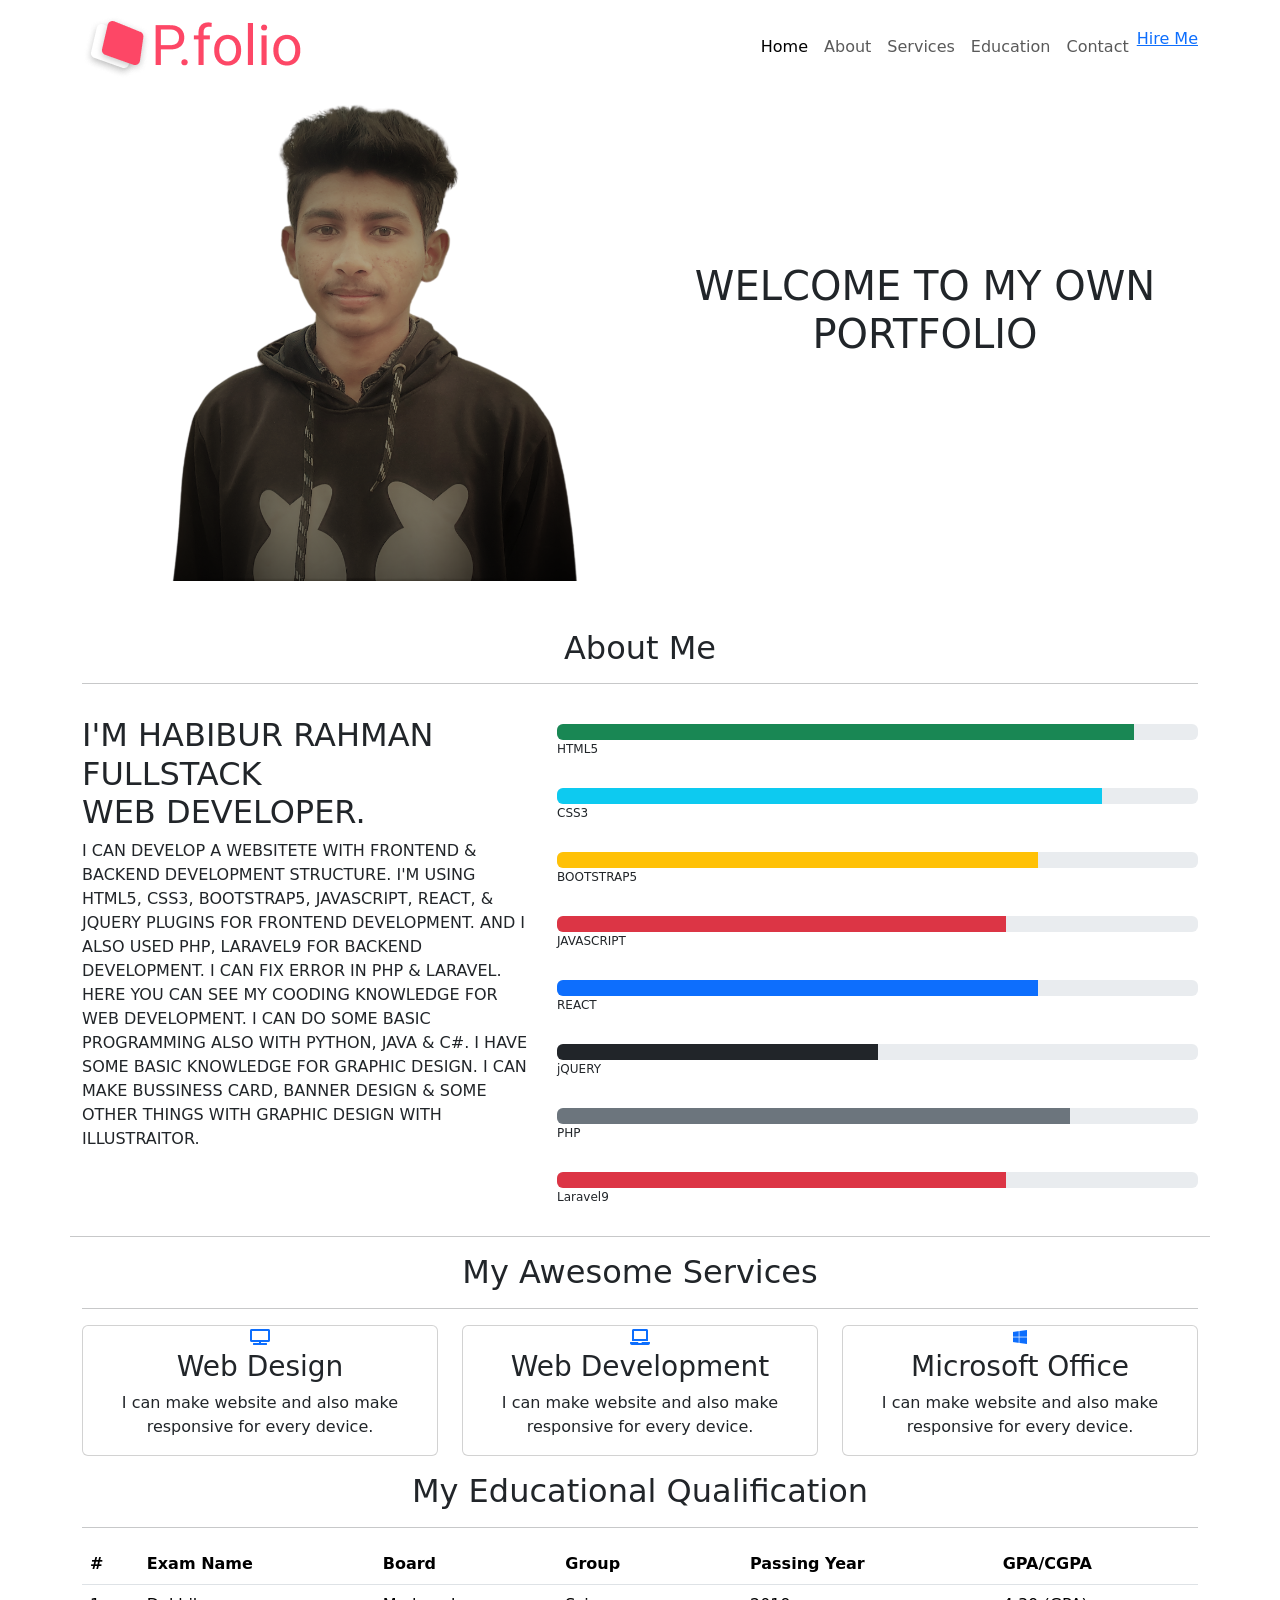
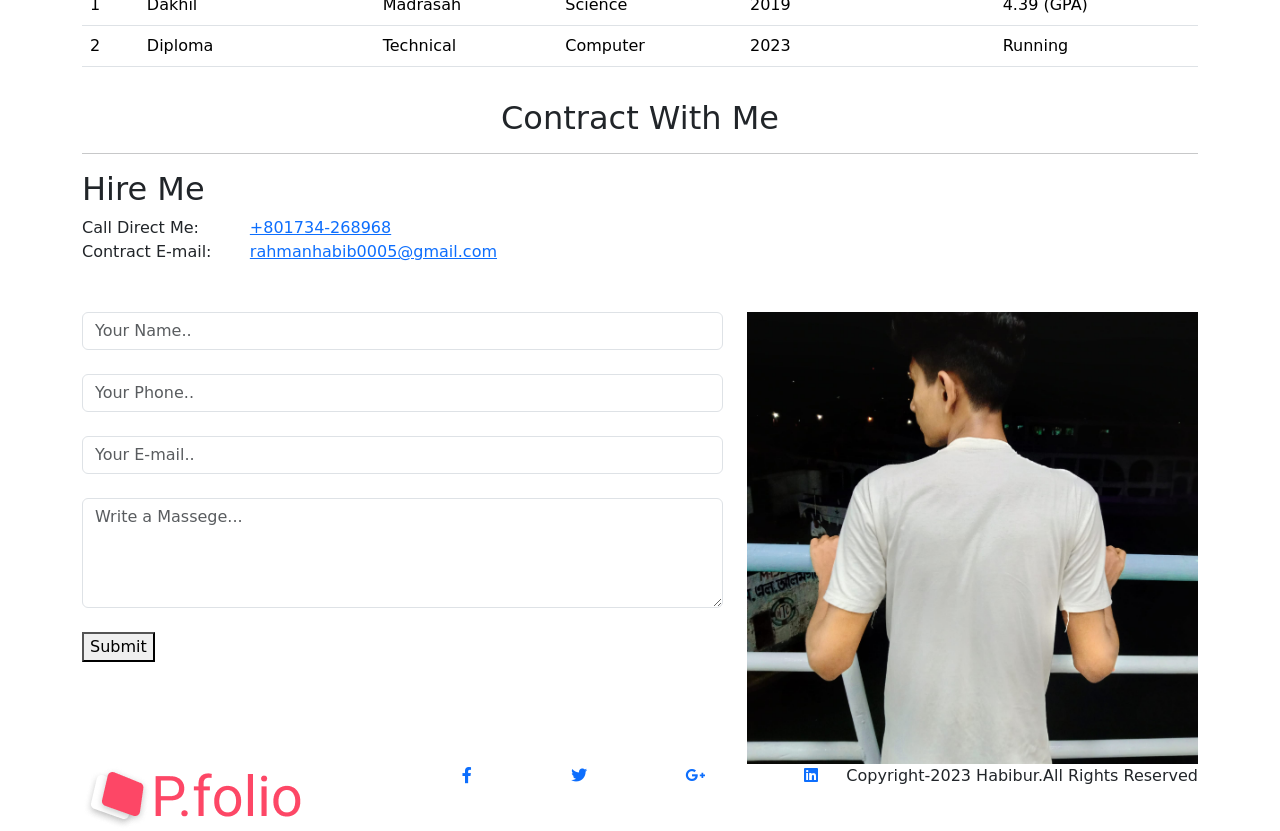
==== index.html @ 26369e66 "Add files via upload" ====
<!DOCTYPE html>
<html lang="en">
<head>
      <title>My OWN Portfolio Landing Page</title>
      <meta charset="utf-8">
      <meta name="viewport" content="width=device-width, initial-scale=1.0">

      <!--FAVICON-->
      <link rel="icon" type="png/img" href="images/favicon.png">

      <!--Bootstrap 5 cdn links-->
      <link href="https://cdn.jsdelivr.net/npm/bootstrap@5.0.1/dist/css/bootstrap.min.css" rel="stylesheet">
      <link rel="stylesheet" href="https://cdnjs.cloudflare.com/ajax/libs/font-awesome/5.15.3/css/all.min.css">

      <!--Link Swiper's css-->
      <link rel="stylesheet" href="https://unpkg.com/swiper@8.4.7/swiper-bundle.min.css">

      <!--Custom File's Link-->
      <link rel="stylesheet" href="CSS/style.css">
      <link rel="stylesheet" href="CSS/responsive-style.css">

  
  
</head>
      <body data-bs-spy="scroll" data-bs-target=".navbar" data-bs-offset="100">

            <!---Navbar section-->
            <header class="header_wrapper">
                  <nav class="navbar navbar-expand-lg fixed-top">
                        <div class="container">
                              <a class="navbar-brand" href="#">
                                    <img src="images/logo.png" class="img-fluid" alt="logo">
                              </a>
                              <button class="navbar-toggler" type="button" data-bs-toggle="collapse" data-bs-target="#navbarNav" aria-controls="navbarNav" aria-expanded="false" aria-label="Toggle navigation">
                                    <!--<span class="navbar-toggler-icon"></span>-->
                                    <i class="fas fa-stream navbar-toggler-icon"></i>
                              </button>
                              <div class="collapse navbar-collapse justify-content-end" id="navbarNav">
                                    <ul class="navbar-nav menu-navbar-nav">
                                          <li class="nav-item">
                                                <a class="nav-link active" aria-current="page" href="#home">Home</a>
                                          </li>
                                          <li class="nav-item">
                                                <a class="nav-link" href="#about">About</a>
                                          </li>
                                          <li class="nav-item">
                                                <a class="nav-link" href="#services">Services</a>
                                          </li>
                                          <li class="nav-item">
                                                <a class="nav-link" href="#table">Education</a>
                                          </li>
                                          <li class="nav-item">
                                                <a class="nav-link" href="#contact">Contact</a>
                                          </li>
                                          <li class="nav-item mt-3 mt-lg-0">
                                                <a class="main-btn" href="#footer">Hire Me</a>
                                          </li>
                                    </ul>
                              </div>
                        </div>
                  </nav>
            </header>

            <!---Navbar section exit-->

            <!---Banner section-->
            <section id="home" class="banner_wrapper">
                  <div class="container">
                        <div class="row">
                              <div class="col-lg-6 col-md-6 p-5">
                                    <img src="./images/bg.png" alt="banner" class="img-fluid">
                              </div>
                              <div class="col-lg-6 col-md-6 p-5 d-flex align-items-center text-center text-uppercase">
                                    <h1>Welcome  to  My  OWN  Portfolio</h1>
                              </div>
                        </div>
                  </div>
            </section>

            <!---Banner section exit-->

            <!---About section-->
            <section id="about" class="about_wrapper">
                  <div class="container">
                        <div class="row">
                              <div class="subtitle">
                                    <h2 class="text-center">About Me</h2>
                                    <hr>
                              </div>
                              <div class="writting_section col-lg-5 col-md-6 text-justify text-uppercase mt-3">
                                    <h2>I'm Habibur Rahman <br> <span>FullStack <br> Web Developer</span>.</h2>
                                    <p>I can develop a websitete with frontend & backend development structure. I'm using HTML5, CSS3, BOOTSTRAP5, JAVASCRIPT, REACT, & jQUERY plugins for Frontend development. And I also used  PHP, Laravel9 for backend development. I can fix Error in PHP & Laravel. Here you can see my cooding knowledge for Web development. I can do some basic programming also with Python, Java & C#. I have some basic knowledge for Graphic Design. I can make Bussiness Card, Banner Design & some other things with Graphic Design with Illustraitor.</p>
                              </div>
                              <div class="progress_section col-lg-7 col-md-6 mt-4">
                                    <div class="progress mb-5">
                                          <p class="position-absolute mt-3">HTML5</p>
                                          <div class="progress-bar bg-success " role="progressbar" style="width: 90%" aria-valuenow="25" aria-valuemin="0" aria-valuemax="100"></div>
                                    </div>
                                    <div class="progress mb-5">
                                          <p class="position-absolute mt-3">CSS3</p>
                                           <div class="progress-bar bg-info" role="progressbar" style="width: 85%" aria-valuenow="50" aria-valuemin="0" aria-valuemax="100"></div>
                                    </div>
                                    <div class="progress mb-5">
                                          <p class="position-absolute mt-3">BOOTSTRAP5</p>
                                          <div class="progress-bar bg-warning" role="progressbar" style="width: 75%" aria-valuenow="75" aria-valuemin="0" aria-valuemax="100"></div>
                                    </div>
                                    <div class="progress mb-5">
                                          <P class="position-absolute mt-3">JAVASCRIPT</P>
                                          <div class="progress-bar bg-danger" role="progressbar" style="width: 70%" aria-valuenow="100" aria-valuemin="0" aria-valuemax="100"></div>
                                    </div>
                                    <div class="progress mb-5">
                                          <P class="position-absolute mt-3">REACT</P>
                                          <div class="progress-bar bg-primary" role="progressbar" style="width: 75%" aria-valuenow="100" aria-valuemin="0" aria-valuemax="100"></div>
                                    </div>
                                    <div class="progress mb-5">
                                          <P class="position-absolute mt-3">jQUERY</P>
                                          <div class="progress-bar bg-dark" role="progressbar" style="width: 50%" aria-valuenow="100" aria-valuemin="0" aria-valuemax="100"></div>
                                    </div>
                                    <div class="progress mb-5">
                                          <P class="position-absolute mt-3">PHP</P>
                                          <div class="progress-bar bg-secondary" role="progressbar" style="width: 80%" aria-valuenow="100" aria-valuemin="0" aria-valuemax="100"></div>
                                    </div>
                                    <div class="progress mb-5">
                                          <P class="position-absolute mt-3">Laravel9</P>
                                          <div class="progress-bar bg-danger" role="progressbar" style="width: 70%" aria-valuenow="100" aria-valuemin="0" aria-valuemax="100"></div>
                                    </div>
                              </div>
                              <hr>
                        </div>
                  </div>
            </section>

            <!---About section exit-->

            <!---Services section-->
            <section id="services" class="services_wrapper">
                  <div class="container">
                        <div class="row">
                              <div class="subtitle col-12">
                                    <h2 class="text-center">My Awesome Services</h2>
                                    <hr>
                              </div>
                        </div>
                        <div class="row">
                              <div class="col-lg-4  card_wrapper .col-md-6 .col-sm-12 text-center">
                                    <div class="card">
                                          <a href="#"><i class="fas fa-tv"></i></a>
                                          <h3>Web Design</h3>
                                          <p>I can make website and also make responsive for every device.</p>
                                    </div>
                              </div>
                              <div class="col-lg-4 card_wrapper .col-md-6 .col-sm-12 text-center">
                                    <div class="card">
                                          <a href="#"><i class="fas fa-laptop"></i></a>
                                          <h3>Web Development</h3>
                                          <p>I can make website and also make responsive for every device.</p>
                                    </div>
                              </div>
                              <div class="col-lg-4 card_wrapper .col-md-6 .col-sm-12 text-center">
                                    <div class="card">
                                          <a href="#"><i class="fab fa-windows"></i></a>
                                          <h3>Microsoft Office</h3>
                                          <p>I can make website and also make responsive for every device.</p>
                                    </div>
                              </div>
                        </div>
                        
                  </div>
            </section>

            <!---Services section exit-->

            <!---Table section-->
            <section id="table" class="table_wrapper">
                  <div class="container">
                  <div class="row">
                        <div class="subtitle pt-3">
                              <h2 class="text-center">My Educational Qualification</h2>
                              <hr>
                        </div>
                  </div>
                  <div class="table-responsive mytable">          
                        <table class="table mytable_table">
                              <thead>
                                    <tr>
                                          <th>#</th>
                                          <th>Exam Name</th>
                                          <th>Board</th>
                                          <th>Group</th>
                                          <th>Passing Year</th>
                                          <th>GPA/CGPA</th>
                                    </tr>
                              </thead>
                              <tbody>
                                    <tr>
                                          <td>1</td>
                                          <td>Dakhil</td>
                                          <td>Madrasah</td>
                                          <td>Science</td>
                                          <td>2019</td>
                                          <td>4.39 (GPA)</td>
                                    </tr>
                                    <tr>
                                          <td>2</td>
                                          <td>Diploma</td>
                                          <td>Technical</td>
                                          <td>Computer</td>
                                          <td>2023</td>
                                          <td>Running</td>
                                    </tr>
                              </tbody>
                        </table>
                  </div>
                  </div>
            </section>
            <!---Table section exit-->

            <!---Contact section-->
            <section id="contact" class="contact_wrapper">
                  <div class="container">
                        <div class="row">
                              <div class="subtitle pt-3">
                                    <h2 class="text-center text-capitalize">Contract with me</h2>
                                    <hr>
                              </div>
                        </div>
                        <div class="row">
                              <form> 
                                    <div class="col-lg-7 col-md-6 col-sm-12 details">
                                          <h2>Hire Me</h2>
                                          <div>
                                                <label class="col-lg-3 col-md-6 col-sm-6">Call Direct Me:</label>
                                                <a class="col-lg-4 col-md-6 col-sm-6" href="#">+801734-268968</a>
                                          </div>
                                    </div>
                                    <div class="col-lg-7 col-md-6 col-sm-12 details mb-5">
                                          <div>
                                                <label class="col-lg-3 col-md-6 col-sm-6">Contract E-mail:</label>
                                                <a class="col-lg-4 col-md-3 col-sm-6" href="#">rahmanhabib0005@gmail.com</a>
                                          </div>
                                    </div>
                                    <div class="row">
                                          <div class="col-lg-7 col-md-6 col-sm-12 mb-5">
                                                <div class="form">
                                                      <div class="mb-4">
                                                            <input class="form-control" type="text" placeholder="Your Name.." autocomplete="off">
                                                      </div>
                                                      <div class="mb-4">
                                                            <input class="form-control" type="number" placeholder="Your Phone.." autocomplete="off">
                                                      </div>
                                                      <div class="mb-4">
                                                            <input class="form-control" type="email" placeholder="Your E-mail.." autocomplete="off">
                                                      </div>
                                                      <div class="mb-4">
                                                            <textarea class="form-control" id="massege" cols="40" rows="4" placeholder="Write a Massege..."></textarea>
                                                      </div>
                                                </div>
                                                <button type="submit" class="main-btn mb-sm-5">Submit</button>
                                          </div>
                                          <div class="col-lg-5 col-md-6 col-sm-12">
                                                <div class="contact_img">
                                                      <img class="img-fluid" src="./images/me.jpg" alt="contact">
                                                </div>
                                          </div>
                                    </div>
                              </form>
                        </div>                   
                  </div>
            </section>

            <!---Contact section exit-->

            <!---Footer section-->
            <section id="footer" class="footer_wrapper">
                  <div class="container">
                        <div class="row">
                              <div class="col-lg-4 col-md-4 col-sm-4">
                                    <a class="navbar-brand" href="#">
                                          <img src="images/logo.png" class="img-fluid" alt="logo">
                                    </a>
                              </div>
                              <div class="social-content col-lg-4 col-md-4 col-sm-4">
                                    <ul class="list-unstyled d-flex justify-content-between align-items-end">
                                          <li><a href="#"><i class="fab fa-facebook-f"></i></a></li>
                                          <li><a href="#"><i class="fab fa-twitter"></i></a></li>
                                          <li><a href="#"><i class="fab fa-google-plus-g"></i></a></li>
                                          <li><a href="#"><i class="fab fa-linkedin"></i></a></li>
                                    </ul>
                              </div>
                              <div class="copyright col-lg-4 col-md-4 col-sm-4 text-end">
                                    <p>Copyright-2023 <span>Habibur.</span>All Rights Reserved</p>
                              </div>
                        </div>
                  </div>
            </section>

            <!---Footer section exit-->

    


            <!--Bootstrap 5 JS CDN Links-->
            <script src="https://cdn.jsdelivr.net/npm/@popperjs/core@2.9.2/dist/umd/popper.min.js"></script>
            <script src="https://cdn.jsdelivr.net/npm/bootstrap@5.0.1/dist/js/bootstrap.min.js"></script>

            <!--Swiper JS-->
            <script src="https://unpkg.com/swiper@8.4.7/swiper-bundle.min.js"></script>

            <!--Custom JS Link-->
            <script src="js/main.js"></script>

      </body>
</html>
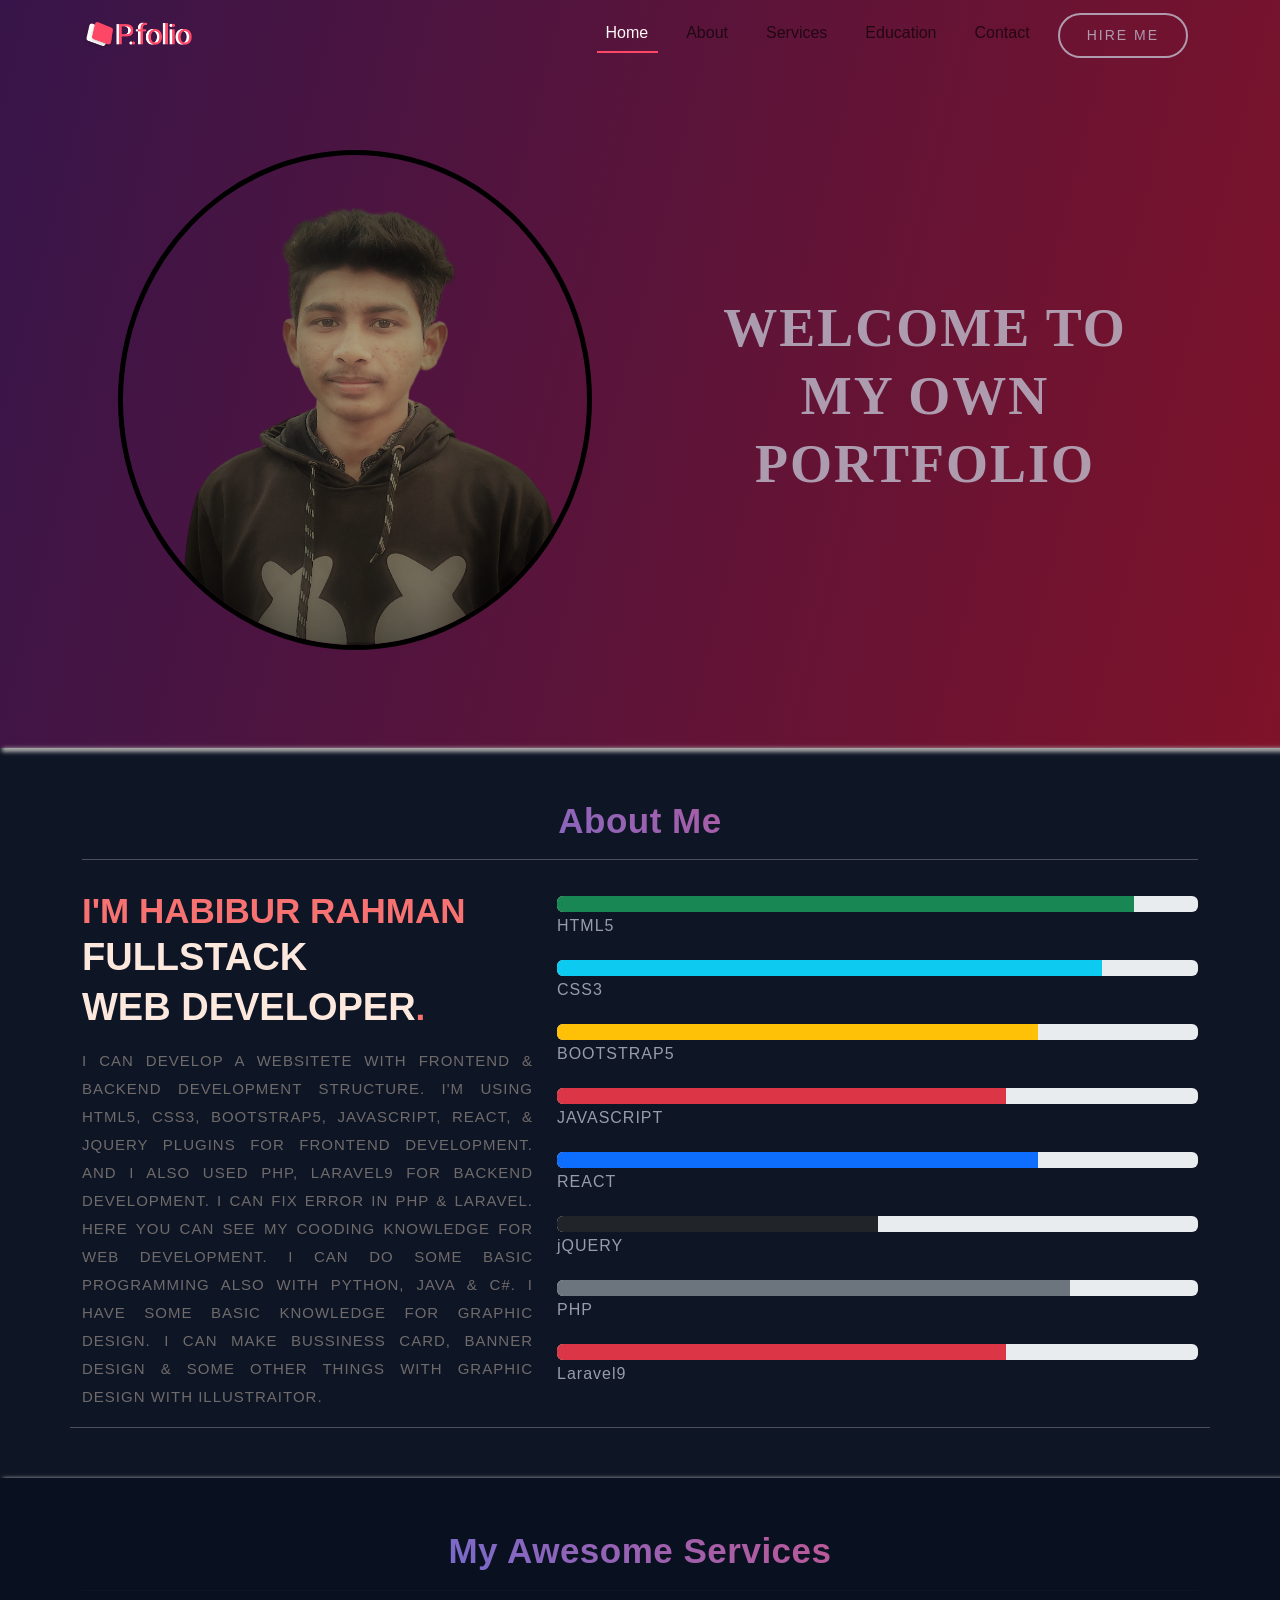
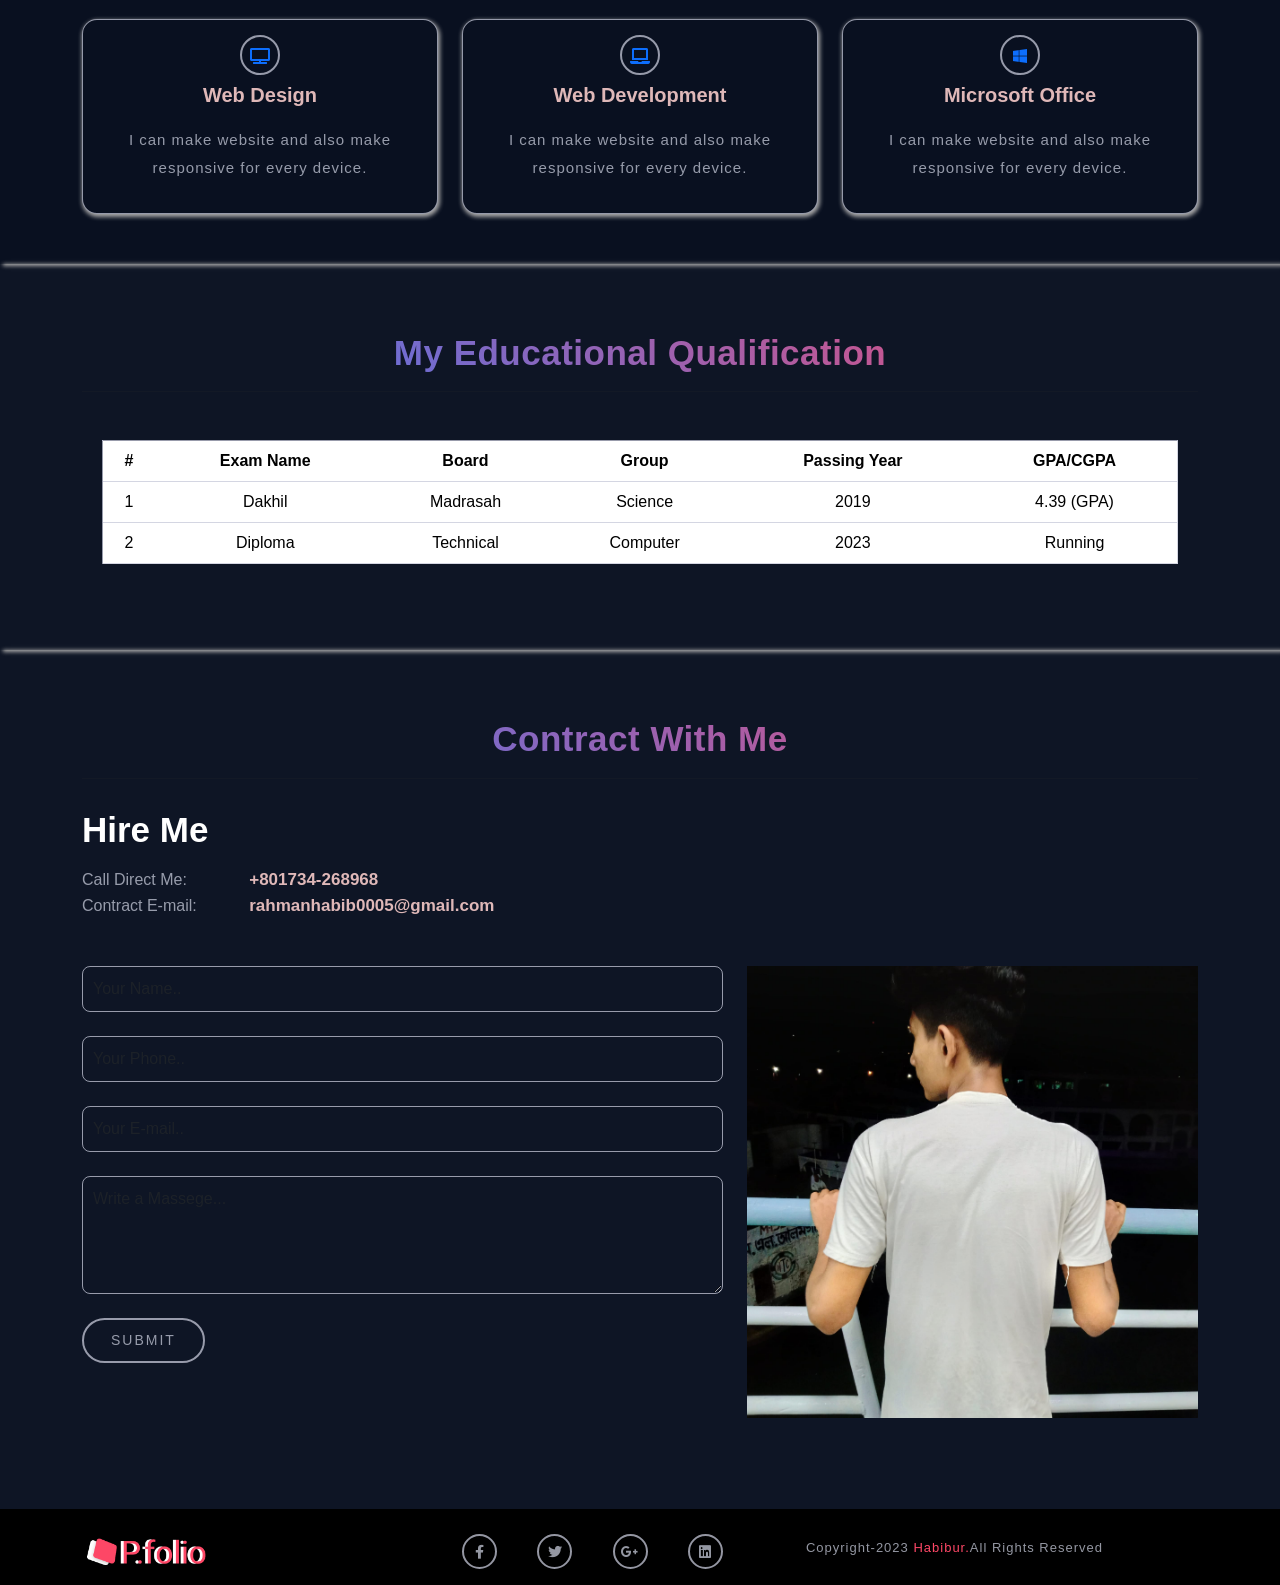
==== commit b0160bb7: "Update index.html" ====
--- a/index.html
+++ b/index.html
@@ -16,8 +16,8 @@
       <link rel="stylesheet" href="https://unpkg.com/swiper@8.4.7/swiper-bundle.min.css">
 
       <!--Custom File's Link-->
-      <link rel="stylesheet" href="CSS/style.css">
-      <link rel="stylesheet" href="CSS/responsive-style.css">
+      <link rel="stylesheet" href="css/style.css">
+      <link rel="stylesheet" href="css/responsive-style.css">
 
   
   
--- a/css/style.css
+++ b/css/style.css
@@ -0,0 +1,424 @@
+/* Table of Contents */
+/*-------------------
+1. General
+2. Navbar
+3. Banner
+4. About
+5. Services
+6. Portfolio
+7. Contact
+8. Footer
+-----------------*/
+
+/* General */
+@import url('https://fonts.googleapis.com/css?family=Poppins');
+@import url("https://fonts.googleapis.com/css?family=Oswald");
+
+*{
+    box-sizing: border-box;
+    margin: 0;
+    padding: 0;
+}
+
+:root{
+    /*Background Color */
+    --primary-color: #FD4766;
+    --secondary-color: #0e1525;
+    --bg-dark-blue: #091020;
+    --gray-color: #c6c9d8bf;
+    --gradient-color: linear-gradient(224deg, var(--primary-color)0,#337DFF 100%);
+    --gradient-text: linear-gradient(120deg, #1C99FE 20.69%, #7644FF 50.19%, var(var(--primary-color) 79.69%));
+    filter: progid:DXImageTransform.Microsoft.gradient(startColorstr='var(--primary-color)',endColorstr='var(--secondary-color)',GradientType=1);
+
+    /* Text Style*/
+    --primary-font: 'Poppins', sans-serif;
+    --secondary-font: 'Brush Script MT', cursive;
+    --primary-text:#FD4766;
+    --text-white:#fff;
+    --text-gray: #c6c9d8bf;
+}
+
+body{
+    font-family: var(--primary-font);
+    background-color: var(--secondary-color);
+}
+
+a{
+    text-decoration: none;
+}
+
+
+/* 1 Custom CSS */
+::-webkit-scrollbar{
+    width: 6px;
+}
+
+::-webkit-scrollbar-track{
+    background: var(--bg-dark-blue);
+}
+::-webkit-scrollbar-thumb{
+    background: var(--primary-color);
+}
+
+input[type=number]::-webkit-inner-spin-button,
+input[type=number]::-webkit-outer-spin-button{
+    -webkit-appearance: none;
+    margin: 0;
+}
+
+section{
+    padding: 50px 0;
+}
+
+.main-btn{
+    font-size: 14px;
+    font-weight: 500;
+    color: var(--text-gray);
+    text-transform: uppercase;
+    background-color: transparent;
+    border: 2px solid var(--gray-color);
+    padding: 10px 27px;
+    border-radius: 50px;
+    display: inline-block;
+    transition:all .4s ease-in-out;
+    text-decoration: none;
+    letter-spacing: 2px;
+}
+
+.main-btn:hover{
+    background-color: var(--primary-color);
+    border-color: var(--primary-color);
+    color: var(--text-white);
+}
+
+h1{
+    font-size: 54px;
+    font-family: var(--secondary-font);
+    line-height: 68px;
+    letter-spacing: 2px;
+    font-weight: 600;
+    color: var(--text-white);
+}
+
+h1 span{
+    color: var(--primary-color);
+}
+
+h2{
+    font-size: 35px;
+    line-height: 1.3;
+    font-family: var(--primary-font);
+    font-weight: 600;
+    color: var(--text-gray);
+    margin-bottom: 15px;
+}
+
+h3{
+    font-size: 20px;
+    font-weight: 600;
+    color: var(--text-white);
+    margin-bottom: 19px;
+}
+
+
+h6{
+    font-size: 15px;
+    text-transform: uppercase;
+    letter-spacing: 4px;
+    display: block;
+    color: var(--text-gray);
+    margin-bottom: 20px;
+}
+
+p{
+    font-size: 16px;
+    color: var(--text-gray);
+    line-height: 28px;
+    letter-spacing: 1px;
+    font-weight: 400;
+}
+
+.subtitle{
+    display: inline-block;
+    font-weight: 600;
+    letter-spacing: 0.5px;
+    line-height: 18px;
+    font-size: 16px;
+    margin-bottom: 12px;
+    background: var(--gradient-color);
+    -webkit-background-clip: text;
+    -webkit-text-fill-color: transparent;
+}
+
+input:hover,
+input:focus,
+textarea:focus,
+textarea:hover,
+button{
+    outline: none !important;
+    box-shadow: none !important;
+}
+
+/* 2 Navbar */
+.header_wrapper .navbar{
+    z-index: 100;
+    background: transparent;
+    width: 100%;
+    height: 4.375rem;
+}
+.header_wrapper .navbar-brand img{
+    width: 50%;
+}
+.header_wrapper .nav-item{
+    margin: 0 10px;
+}
+
+.header_wrapper .nav-item .nav-link{
+    display: inline-block;
+    position: relative;
+    width: 100%;
+    margin-left: 2px;
+    font-size: 16px;
+}
+.header_wrapper .nav-item .nav-link::after{
+    position: absolute;
+    content: '';
+    left: 0;
+    right: 0;
+    width: 0%;
+    height: 2px;
+    background-color: var(--primary-color);
+    bottom: 0;
+    transition: 0.3s;
+}
+.header_wrapper .nav-item .nav-link.active::after,
+.header_wrapper .nav-item .nav-link:hover::after{
+    width: 100%;
+}
+
+.header_wrapper .navbar .nav-link:hover,
+.header_wrapper .navbar .nav-link.active{
+    color: #fff7f7;
+}
+.header-scrolled{
+    position: fixed;
+    top: 0;
+    left: 0;
+    width: 100%;
+    background: var(--bg-dark-blue) !important;
+    -webkit-box-shadow: 0 4px 6px 0 rgba(12,0,46,0.5);
+    box-shadow: 0 4px 6px 0 rgba(255, 255, 255, 0.1);
+}
+
+/* 3 Banner */
+.banner_wrapper{
+    background: linear-gradient(-256deg, rgba(117, 21, 129, 0.4) , rgba(230, 16, 45, 0.52));
+    width: 100%;
+    min-height: 650px;
+    margin: 0 auto;
+    padding-top: 8%;
+    box-shadow: 4px 2px 4px 2px rgb(168, 168, 168);
+}
+.banner_wrapper img{
+    width: 500px;
+    height: 500px;
+    border: 5px solid #000;
+    border-radius: 100%;
+    z-index: 99;
+    background-position: cover;
+    background-attachment: fixed;
+}
+.banner_wrapper  img::before,
+.banner_wrapper img::after{
+    content: '';
+    left: 0;
+    right: 0;
+    -webkit-box-shadow: 4px 1px 4px 1px rgb(168, 168, 168);
+    box-shadow: 4px 1px 4px 1px rgb(168, 168, 168);
+    transition: all 0.3s ease-in-out .1s;
+}
+.banner_wrapper img:hover{
+    background-color: #fff;
+    border-color: rgb(168, 168, 168);
+    -webkit-transition: all 2000ms linear 0s;
+    transition: all 2000ms linear 0s;
+    opacity: 0.9;
+}
+.banner_wrapper h1{
+    color: #c6c9d8bf;
+
+}
+/* 4 About */
+.about_wrapper{
+    width: 100%;
+    margin: 0;
+    -webkit-box-shadow: 4px 1px 4px 1px rgb(168, 168, 168);
+    box-shadow: 4px 1px 4px 1px rgb(168, 168, 168);
+}
+.about_wrapper hr{
+    color: #fff;
+    margin: 0 auto;
+}
+.about_wrapper .writting_section h2{
+    text-align: left;
+    color: #f87272;
+}
+.about_wrapper .writting_section h2 span{
+    color: #fde8de;
+    font-size: 38px;
+}
+.about_wrapper .writting_section p{
+    font-size: 15px;
+    color: #706b6b;
+    font-weight: 500;
+    text-align: justify;
+}
+.about_wrapper .progress-section{
+    padding-bottom: 10px;
+}
+.about_wrapper .progress-section .progress p{
+    color: #dfb8b8;
+    font-weight: 500;
+}
+
+
+
+/* 5 Services */
+.services_wrapper{
+    background: var(--bg-dark-blue);
+    width: 100%;
+    -webkit-box-shadow: 4px 1px 4px 1px rgb(168, 168, 168);
+    box-shadow: 4px 1px 4px 1px rgb(168, 168, 168);
+}
+.services_wrapper .card_wrapper .card{
+    background-color: var(--bg-dark-blue);
+    border: 1px solid var(--text-gray);
+    border-radius: 15px;
+    padding: 15px;
+    box-shadow: 1px 2px 4px 1px rgb(168, 168, 168);
+}
+.services_wrapper .card_wrapper .card:hover{
+    transform: translateY(10px);
+    transition: transform 200ms linear;
+}
+.services_wrapper .card_wrapper .card a{
+    width: 40px;
+    height: 40px;
+    border: 2px solid var(--text-gray);
+    border-radius: 100%;
+    margin: 0 auto ;
+    padding-top: 8px;
+}
+.services_wrapper .card_wrapper .card a:hover{
+    background-color: #d4c8c8;
+    border-color: #FD4766;
+    transition: all 0.3s linear;
+}
+.services_wrapper .card_wrapper .card h3{
+    color: #dfb8b8;
+    margin-top: 8px;
+}
+.services_wrapper .card_wrapper .card p{
+    font-size: 15px;
+    color: var(--text-gray);
+    font-weight: 400;
+}
+
+
+/* Table */
+.table_wrapper{
+    width: 100%;
+    -webkit-box-shadow: 4px 1px 4px 1px rgb(168, 168, 168);
+    box-shadow: 0px 0px 1px px rgb(168, 168, 168);
+}
+.mytable{
+    padding: 20px;
+}
+.mytable .mytable_table{
+    text-align: center;
+    color: var(--text-gray);
+    box-sizing: border-box;
+    border: 1px solid var(--text-gray);
+}
+.mytable .mytable_table tbody tr{
+    color: #b38e8e;
+}
+
+
+/* 7 Contact  */
+.contact_wrapper{
+    width: 100%;
+    -webkit-box-shadow: 4px 1px 4px 1px rgb(168, 168, 168);
+    box-shadow: 4px 1px 4px 1px rgb(168, 168, 168);
+    margin-bottom: 0;
+}
+.contact_wrapper .details{
+    display: inline-block;
+}
+.contact_wrapper .details h2{
+    color: var(--text-white);
+}
+.contact_wrapper .details label{
+    color: var(--text-gray);
+}
+.contact_wrapper .details a{
+    color: #dfb8b8;
+    text-decoration: none;
+    outline: none;
+    font-weight: bold;
+    font-size: 17px;
+}
+.contact_wrapper .form .form-control{
+    background: transparent;
+    border-color: var(--text-gray);
+    border-radius: 8px;
+    padding: 10px;
+    cursor: pointer;
+    color: #d4c8c8;
+}
+.contact_wrapper .form .form-control:hover{
+    border-color: var(--primary-color);
+}
+.contact_wrapper .contact_img{
+    display: inline-block;
+}
+/* 8 Footer */
+.footer_wrapper{
+    display: inline-block;
+    width: 100%;
+    margin: 0;
+    padding: 0;
+    background: #000;
+}
+.footer_wrapper .navbar-brand img{
+    margin-top: 25px;
+    width: 35%;
+}
+.footer_wrapper .social-content{
+    width: 25%;
+    margin-top: 25px;
+}
+.footer_wrapper .social-content a{
+    width: 35px;
+    height: 35px;
+    line-height: 32px;
+    font-size: 14px;
+    display: inline-block;
+    border: 2px solid var(--text-gray);
+    color: var(--text-gray);
+    text-align: center;
+    border-radius: 100%;
+}
+.footer_wrapper .social-content a:hover{
+    background-color: var(--text-gray);
+    border-color: #140404;
+    transform: translateY(-10px);
+    transition: transform 200ms linear;
+}
+.footer_wrapper .copyright p{
+    font-size: 13px;
+    margin-top: 25px;
+}
+.footer_wrapper .copyright p span{
+    color: var(--primary-text);
+}
--- a/css/responsive-style.css
+++ b/css/responsive-style.css
@@ -0,0 +1,170 @@
+@media (max-width:1030px){
+    /* About */
+    .about_wrapper .writting_section h2{
+        font-size: 30px;
+    }
+    .about_wrapper .writting_section h2 span{
+        font-size: 30px;
+    }
+    .about_wrapper .writting_section p{
+        font-size: 12px;
+        color: #706b6b;
+        font-weight: 400;
+        text-align: justify;
+    }
+    .about_wrapper .progress_section{
+        margin-top: 10px;
+    }
+    .footer_wrapper .copyright p{
+        font-size: 11px;
+        margin-top: 25px;
+    }
+}
+@media (max-width:991px) {
+    /*  Custom css */
+    h1{
+        font-size: 40px;
+        font-weight: 500;
+        padding-left: 30px;
+    }
+
+
+    /* Navbar */
+    .header_wrapper .menu-navbar-nav{
+        text-align: center;
+        display: inline-block;
+        width: 100%;
+        margin: 0 auto;
+        background: var(--bg-dark-blue) !important;
+    }
+    .header_wrapper .menu-navbar-nav .nav-item{
+        margin: 0 275px 0 275px;
+    }
+    .header_wrapper .navbar .nav-link:hover,
+    .header_wrapper .navbar .nav-link.active{
+        color: #fff7f7;
+        padding-bottom: 2px;
+        font-size: 17px;
+        transition: font-size 2000ms ease-out ;
+    }
+    
+    /* Banner Wrapper */
+    
+
+    /* About */
+    .about_wrapper .writting_section h2{
+        font-size: 30px;
+    }
+    .about_wrapper .writting_section h2 span{
+        font-size: 30px;
+    }
+    .about_wrapper .writting_section p{
+        font-size: 12px;
+        color: #706b6b;
+        font-weight: 400;
+        text-align: justify;
+    }
+    .about_wrapper .progress_section{
+        margin-top: 10px;
+    }
+    .services_wrapper .card_wrapper .card{
+        margin-top: 30px;
+    }
+    .contact_wrapper .details a{
+        color: #dfb8b8;
+        text-decoration: none;
+        outline: none;
+        font-weight: 400;
+        font-size: 17px;
+    }
+    .contact_wrapper .details label{
+        font-size: 15px;
+    }
+    .footer_wrapper .copyright p{
+        font-size: 8px;
+        margin-top: 25px;
+    }
+
+    
+}
+
+@media (max-width: 767px) {
+    /* Banner Section */
+    .header_wrapper .menu-navbar-nav .nav-item{
+        margin: 0 200px 0 200px;
+    }
+    .main-btn{
+        font-size: 17px;
+    }
+    /* Custom Css */
+
+    /* About */
+    .about_wrapper{
+        box-shadow: 0 0 2px 0 rgba(255,255,255,0.3);
+    }
+    .about_wrapper .writting_section h2{
+        font-size: 30px;
+    }
+    .about_wrapper .writting_section h2 span{
+        font-size: 30px;
+    }
+    .about_wrapper .writting_section p{
+        font-size: 12px;
+        color: #706b6b;
+        font-weight: 400;
+        text-align: justify;
+    }
+    .about_wrapper .progress_section{
+        margin-top: 10px;
+    }
+    /* portfolio */
+    .services_wrapper .card_wrapper .card{
+        margin-top: 20px;
+    }
+    .mytable .mytable_table{
+        margin-left: -10px;
+        font-size: 13px;
+    }
+    .contact_wrapper .details a{
+        color: #dfb8b8;
+        text-decoration: none;
+        outline: none;
+        font-weight: 400;
+        font-size: 14px;
+    }
+    .contact_wrapper .details label{
+        font-size: 13px;
+    }
+    .footer_wrapper .copyright p{
+        font-size: 10px;
+        margin-top: 25px;
+    }
+}
+@media (max-width: 414px) {
+    .header_wrapper .menu-navbar-nav .nav-item{
+        margin: 0px;
+    }
+    .main-btn{
+        font-size: 13px;
+    }
+    .mytable .mytable_table{
+        margin-left: -30px;
+        border: none;
+        font-size: 12px;
+    }
+    .footer_wrapper .navbar-brand img{
+        margin-top: 25px;
+        width: 35%;
+        margin-left: 30%;;
+    }
+    .footer_wrapper .social-content{
+        width: 25%;
+        margin-top: 25px;
+        margin-left: 28%;
+    }
+    .footer_wrapper .copyright p{
+        font-size: 13px;
+        margin-top: 25px;
+        margin-left: -15px;
+    }
+}
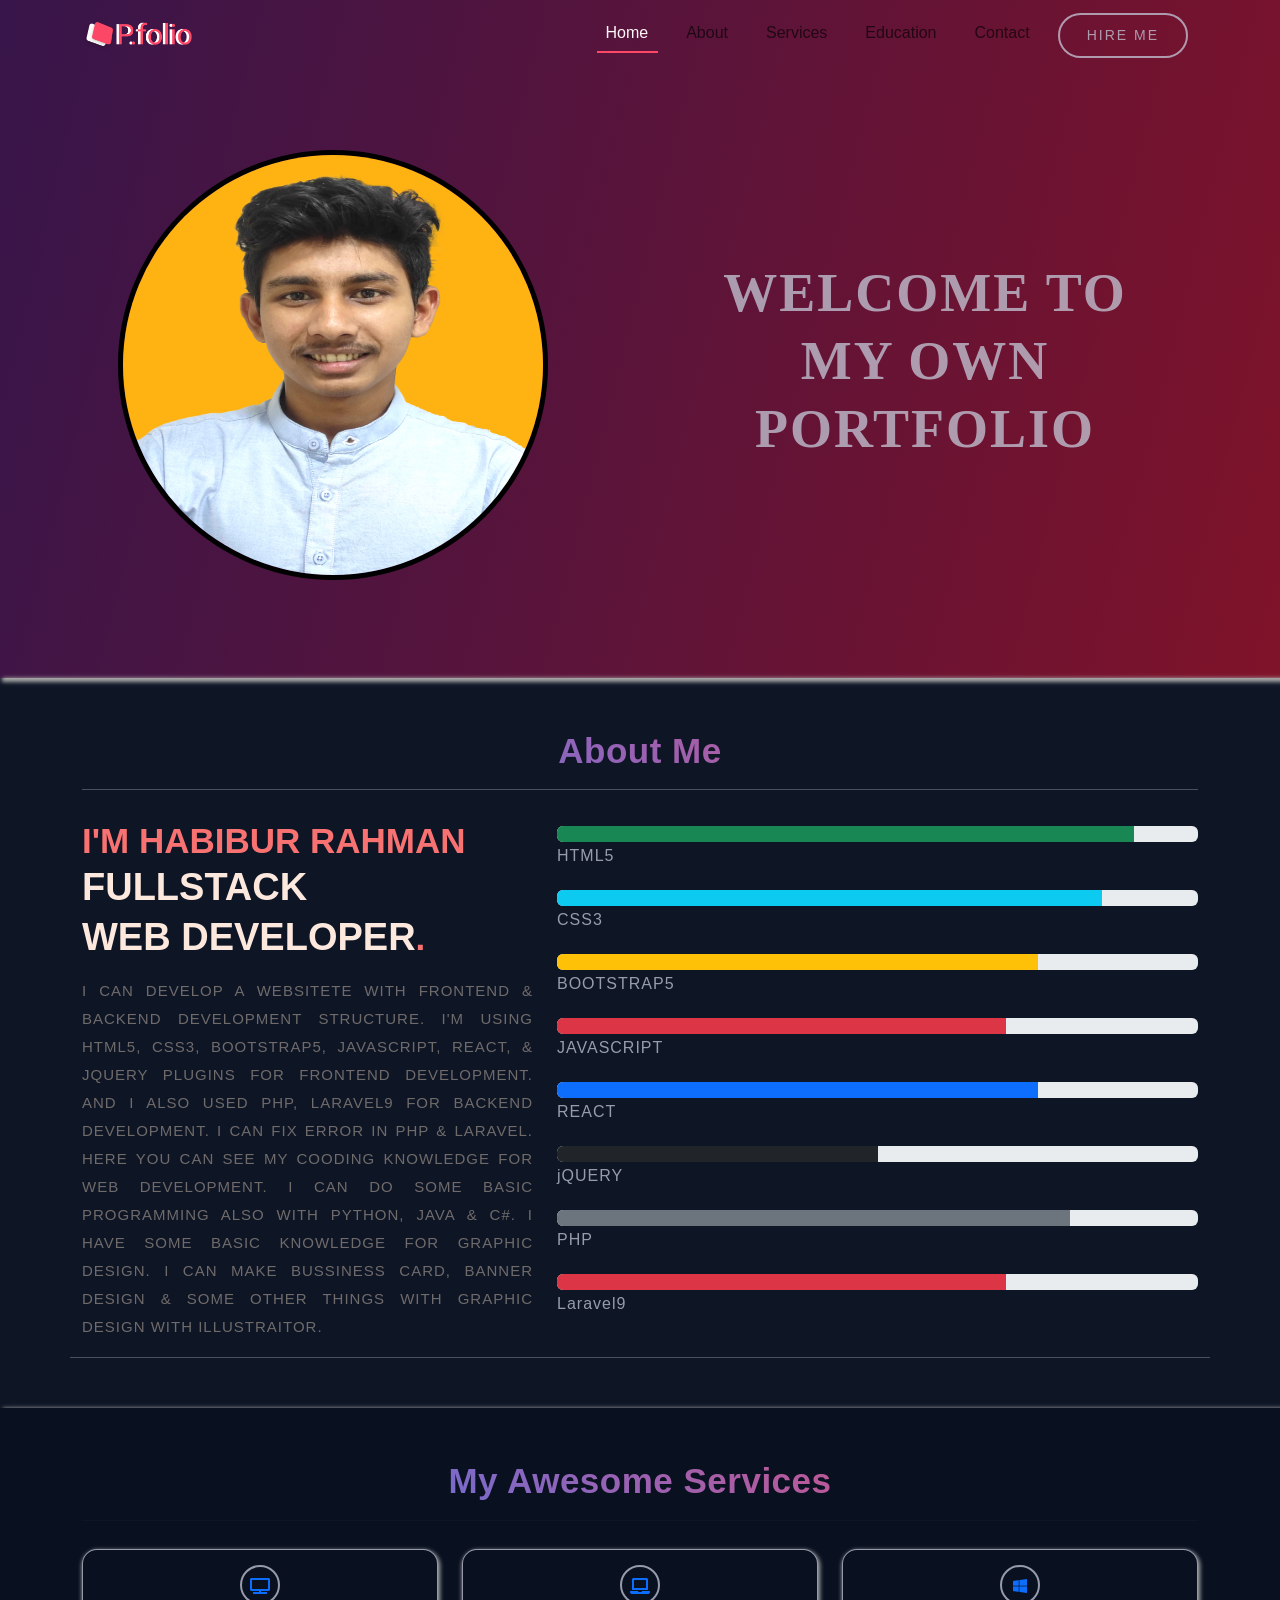
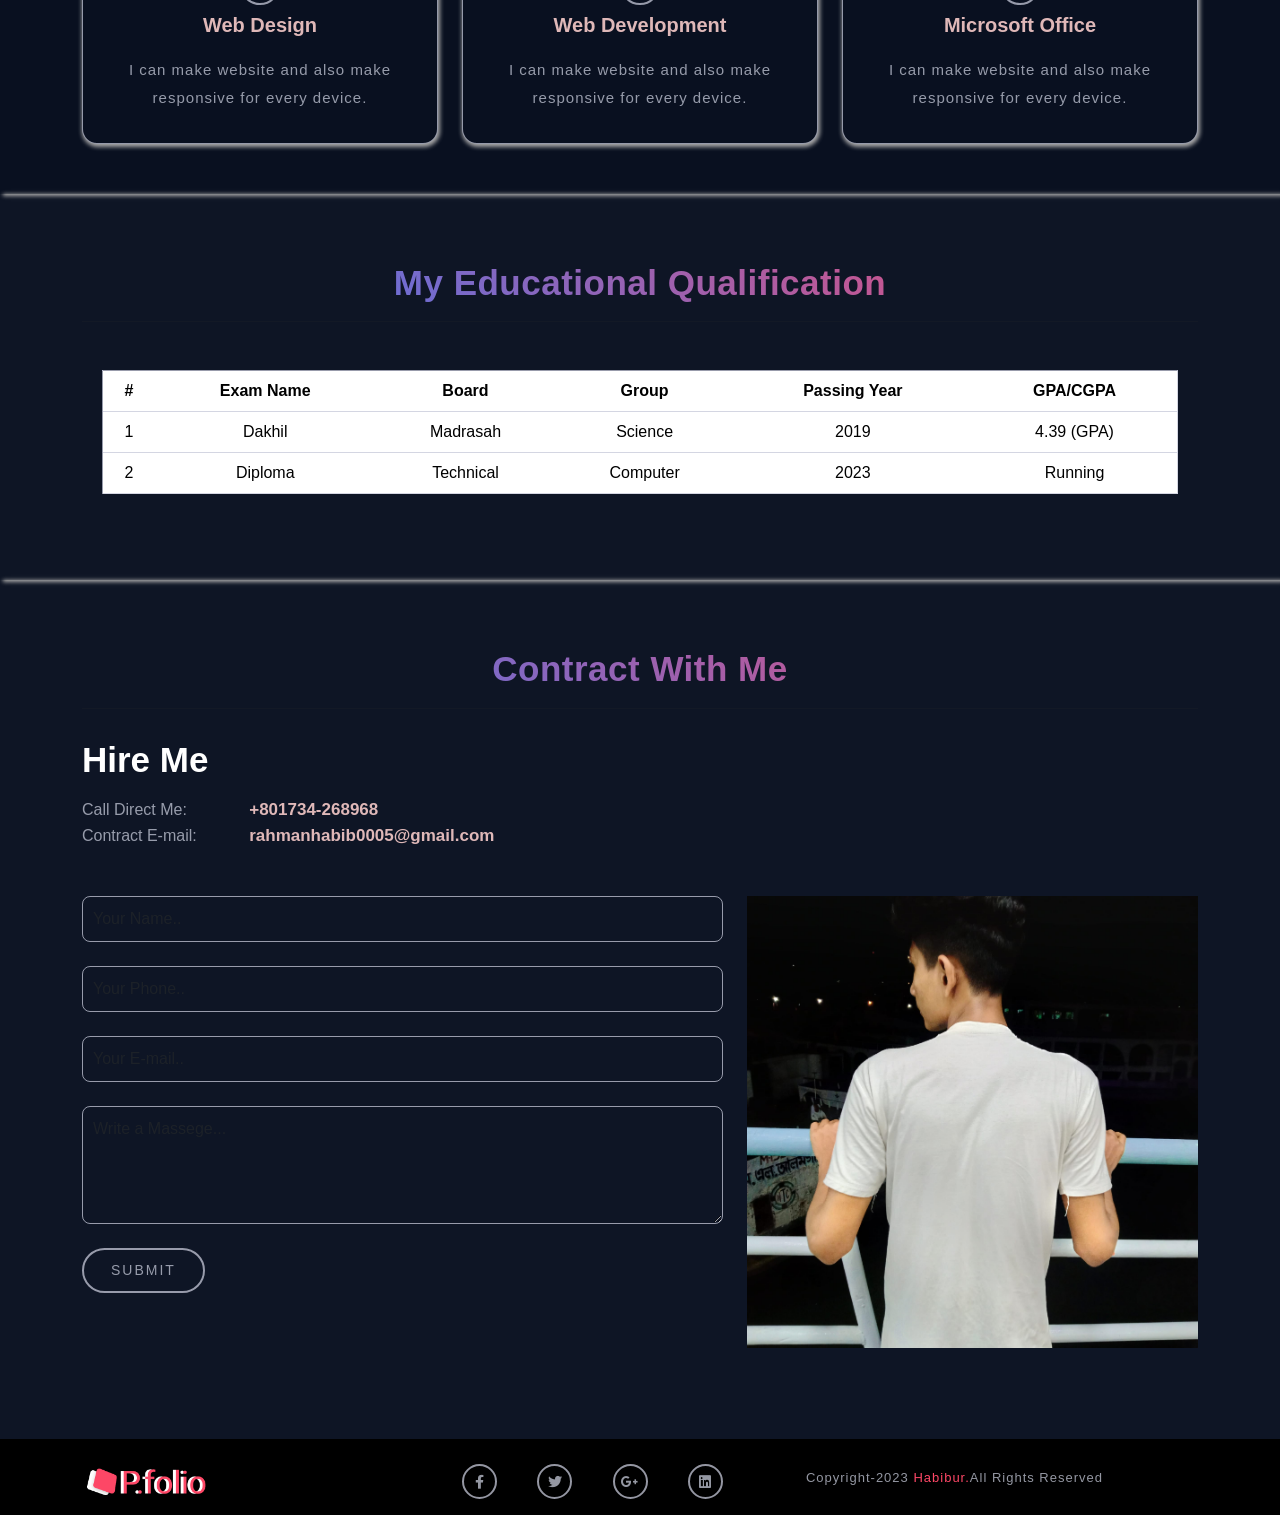
==== commit 706512ff: "update image and ratio" ====
--- a/index.html
+++ b/index.html
@@ -68,7 +68,7 @@
                   <div class="container">
                         <div class="row">
                               <div class="col-lg-6 col-md-6 p-5">
-                                    <img src="./images/bg.png" alt="banner" class="img-fluid">
+                                    <img src="./images/habibur-pic.jpg" alt="banner" class="img-fluid">
                               </div>
                               <div class="col-lg-6 col-md-6 p-5 d-flex align-items-center text-center text-uppercase">
                                     <h1>Welcome  to  My  OWN  Portfolio</h1>
--- a/css/style.css
+++ b/css/style.css
@@ -1,424 +1,424 @@
-/* Table of Contents */
-/*-------------------
-1. General
-2. Navbar
-3. Banner
-4. About
-5. Services
-6. Portfolio
-7. Contact
-8. Footer
------------------*/
-
-/* General */
-@import url('https://fonts.googleapis.com/css?family=Poppins');
-@import url("https://fonts.googleapis.com/css?family=Oswald");
-
-*{
-    box-sizing: border-box;
-    margin: 0;
-    padding: 0;
-}
-
-:root{
-    /*Background Color */
-    --primary-color: #FD4766;
-    --secondary-color: #0e1525;
-    --bg-dark-blue: #091020;
-    --gray-color: #c6c9d8bf;
-    --gradient-color: linear-gradient(224deg, var(--primary-color)0,#337DFF 100%);
-    --gradient-text: linear-gradient(120deg, #1C99FE 20.69%, #7644FF 50.19%, var(var(--primary-color) 79.69%));
-    filter: progid:DXImageTransform.Microsoft.gradient(startColorstr='var(--primary-color)',endColorstr='var(--secondary-color)',GradientType=1);
-
-    /* Text Style*/
-    --primary-font: 'Poppins', sans-serif;
-    --secondary-font: 'Brush Script MT', cursive;
-    --primary-text:#FD4766;
-    --text-white:#fff;
-    --text-gray: #c6c9d8bf;
-}
-
-body{
-    font-family: var(--primary-font);
-    background-color: var(--secondary-color);
-}
-
-a{
-    text-decoration: none;
-}
-
-
-/* 1 Custom CSS */
-::-webkit-scrollbar{
-    width: 6px;
-}
-
-::-webkit-scrollbar-track{
-    background: var(--bg-dark-blue);
-}
-::-webkit-scrollbar-thumb{
-    background: var(--primary-color);
-}
-
-input[type=number]::-webkit-inner-spin-button,
-input[type=number]::-webkit-outer-spin-button{
-    -webkit-appearance: none;
-    margin: 0;
-}
-
-section{
-    padding: 50px 0;
-}
-
-.main-btn{
-    font-size: 14px;
-    font-weight: 500;
-    color: var(--text-gray);
-    text-transform: uppercase;
-    background-color: transparent;
-    border: 2px solid var(--gray-color);
-    padding: 10px 27px;
-    border-radius: 50px;
-    display: inline-block;
-    transition:all .4s ease-in-out;
-    text-decoration: none;
-    letter-spacing: 2px;
-}
-
-.main-btn:hover{
-    background-color: var(--primary-color);
-    border-color: var(--primary-color);
-    color: var(--text-white);
-}
-
-h1{
-    font-size: 54px;
-    font-family: var(--secondary-font);
-    line-height: 68px;
-    letter-spacing: 2px;
-    font-weight: 600;
-    color: var(--text-white);
-}
-
-h1 span{
-    color: var(--primary-color);
-}
-
-h2{
-    font-size: 35px;
-    line-height: 1.3;
-    font-family: var(--primary-font);
-    font-weight: 600;
-    color: var(--text-gray);
-    margin-bottom: 15px;
-}
-
-h3{
-    font-size: 20px;
-    font-weight: 600;
-    color: var(--text-white);
-    margin-bottom: 19px;
-}
-
-
-h6{
-    font-size: 15px;
-    text-transform: uppercase;
-    letter-spacing: 4px;
-    display: block;
-    color: var(--text-gray);
-    margin-bottom: 20px;
-}
-
-p{
-    font-size: 16px;
-    color: var(--text-gray);
-    line-height: 28px;
-    letter-spacing: 1px;
-    font-weight: 400;
-}
-
-.subtitle{
-    display: inline-block;
-    font-weight: 600;
-    letter-spacing: 0.5px;
-    line-height: 18px;
-    font-size: 16px;
-    margin-bottom: 12px;
-    background: var(--gradient-color);
-    -webkit-background-clip: text;
-    -webkit-text-fill-color: transparent;
-}
-
-input:hover,
-input:focus,
-textarea:focus,
-textarea:hover,
-button{
-    outline: none !important;
-    box-shadow: none !important;
-}
-
-/* 2 Navbar */
-.header_wrapper .navbar{
-    z-index: 100;
-    background: transparent;
-    width: 100%;
-    height: 4.375rem;
-}
-.header_wrapper .navbar-brand img{
-    width: 50%;
-}
-.header_wrapper .nav-item{
-    margin: 0 10px;
-}
-
-.header_wrapper .nav-item .nav-link{
-    display: inline-block;
-    position: relative;
-    width: 100%;
-    margin-left: 2px;
-    font-size: 16px;
-}
-.header_wrapper .nav-item .nav-link::after{
-    position: absolute;
-    content: '';
-    left: 0;
-    right: 0;
-    width: 0%;
-    height: 2px;
-    background-color: var(--primary-color);
-    bottom: 0;
-    transition: 0.3s;
-}
-.header_wrapper .nav-item .nav-link.active::after,
-.header_wrapper .nav-item .nav-link:hover::after{
-    width: 100%;
-}
-
-.header_wrapper .navbar .nav-link:hover,
-.header_wrapper .navbar .nav-link.active{
-    color: #fff7f7;
-}
-.header-scrolled{
-    position: fixed;
-    top: 0;
-    left: 0;
-    width: 100%;
-    background: var(--bg-dark-blue) !important;
-    -webkit-box-shadow: 0 4px 6px 0 rgba(12,0,46,0.5);
-    box-shadow: 0 4px 6px 0 rgba(255, 255, 255, 0.1);
-}
-
-/* 3 Banner */
-.banner_wrapper{
-    background: linear-gradient(-256deg, rgba(117, 21, 129, 0.4) , rgba(230, 16, 45, 0.52));
-    width: 100%;
-    min-height: 650px;
-    margin: 0 auto;
-    padding-top: 8%;
-    box-shadow: 4px 2px 4px 2px rgb(168, 168, 168);
-}
-.banner_wrapper img{
-    width: 500px;
-    height: 500px;
-    border: 5px solid #000;
-    border-radius: 100%;
-    z-index: 99;
-    background-position: cover;
-    background-attachment: fixed;
-}
-.banner_wrapper  img::before,
-.banner_wrapper img::after{
-    content: '';
-    left: 0;
-    right: 0;
-    -webkit-box-shadow: 4px 1px 4px 1px rgb(168, 168, 168);
-    box-shadow: 4px 1px 4px 1px rgb(168, 168, 168);
-    transition: all 0.3s ease-in-out .1s;
-}
-.banner_wrapper img:hover{
-    background-color: #fff;
-    border-color: rgb(168, 168, 168);
-    -webkit-transition: all 2000ms linear 0s;
-    transition: all 2000ms linear 0s;
-    opacity: 0.9;
-}
-.banner_wrapper h1{
-    color: #c6c9d8bf;
-
-}
-/* 4 About */
-.about_wrapper{
-    width: 100%;
-    margin: 0;
-    -webkit-box-shadow: 4px 1px 4px 1px rgb(168, 168, 168);
-    box-shadow: 4px 1px 4px 1px rgb(168, 168, 168);
-}
-.about_wrapper hr{
-    color: #fff;
-    margin: 0 auto;
-}
-.about_wrapper .writting_section h2{
-    text-align: left;
-    color: #f87272;
-}
-.about_wrapper .writting_section h2 span{
-    color: #fde8de;
-    font-size: 38px;
-}
-.about_wrapper .writting_section p{
-    font-size: 15px;
-    color: #706b6b;
-    font-weight: 500;
-    text-align: justify;
-}
-.about_wrapper .progress-section{
-    padding-bottom: 10px;
-}
-.about_wrapper .progress-section .progress p{
-    color: #dfb8b8;
-    font-weight: 500;
-}
-
-
-
-/* 5 Services */
-.services_wrapper{
-    background: var(--bg-dark-blue);
-    width: 100%;
-    -webkit-box-shadow: 4px 1px 4px 1px rgb(168, 168, 168);
-    box-shadow: 4px 1px 4px 1px rgb(168, 168, 168);
-}
-.services_wrapper .card_wrapper .card{
-    background-color: var(--bg-dark-blue);
-    border: 1px solid var(--text-gray);
-    border-radius: 15px;
-    padding: 15px;
-    box-shadow: 1px 2px 4px 1px rgb(168, 168, 168);
-}
-.services_wrapper .card_wrapper .card:hover{
-    transform: translateY(10px);
-    transition: transform 200ms linear;
-}
-.services_wrapper .card_wrapper .card a{
-    width: 40px;
-    height: 40px;
-    border: 2px solid var(--text-gray);
-    border-radius: 100%;
-    margin: 0 auto ;
-    padding-top: 8px;
-}
-.services_wrapper .card_wrapper .card a:hover{
-    background-color: #d4c8c8;
-    border-color: #FD4766;
-    transition: all 0.3s linear;
-}
-.services_wrapper .card_wrapper .card h3{
-    color: #dfb8b8;
-    margin-top: 8px;
-}
-.services_wrapper .card_wrapper .card p{
-    font-size: 15px;
-    color: var(--text-gray);
-    font-weight: 400;
-}
-
-
-/* Table */
-.table_wrapper{
-    width: 100%;
-    -webkit-box-shadow: 4px 1px 4px 1px rgb(168, 168, 168);
-    box-shadow: 0px 0px 1px px rgb(168, 168, 168);
-}
-.mytable{
-    padding: 20px;
-}
-.mytable .mytable_table{
-    text-align: center;
-    color: var(--text-gray);
-    box-sizing: border-box;
-    border: 1px solid var(--text-gray);
-}
-.mytable .mytable_table tbody tr{
-    color: #b38e8e;
-}
-
-
-/* 7 Contact  */
-.contact_wrapper{
-    width: 100%;
-    -webkit-box-shadow: 4px 1px 4px 1px rgb(168, 168, 168);
-    box-shadow: 4px 1px 4px 1px rgb(168, 168, 168);
-    margin-bottom: 0;
-}
-.contact_wrapper .details{
-    display: inline-block;
-}
-.contact_wrapper .details h2{
-    color: var(--text-white);
-}
-.contact_wrapper .details label{
-    color: var(--text-gray);
-}
-.contact_wrapper .details a{
-    color: #dfb8b8;
-    text-decoration: none;
-    outline: none;
-    font-weight: bold;
-    font-size: 17px;
-}
-.contact_wrapper .form .form-control{
-    background: transparent;
-    border-color: var(--text-gray);
-    border-radius: 8px;
-    padding: 10px;
-    cursor: pointer;
-    color: #d4c8c8;
-}
-.contact_wrapper .form .form-control:hover{
-    border-color: var(--primary-color);
-}
-.contact_wrapper .contact_img{
-    display: inline-block;
-}
-/* 8 Footer */
-.footer_wrapper{
-    display: inline-block;
-    width: 100%;
-    margin: 0;
-    padding: 0;
-    background: #000;
-}
-.footer_wrapper .navbar-brand img{
-    margin-top: 25px;
-    width: 35%;
-}
-.footer_wrapper .social-content{
-    width: 25%;
-    margin-top: 25px;
-}
-.footer_wrapper .social-content a{
-    width: 35px;
-    height: 35px;
-    line-height: 32px;
-    font-size: 14px;
-    display: inline-block;
-    border: 2px solid var(--text-gray);
-    color: var(--text-gray);
-    text-align: center;
-    border-radius: 100%;
-}
-.footer_wrapper .social-content a:hover{
-    background-color: var(--text-gray);
-    border-color: #140404;
-    transform: translateY(-10px);
-    transition: transform 200ms linear;
-}
-.footer_wrapper .copyright p{
-    font-size: 13px;
-    margin-top: 25px;
-}
-.footer_wrapper .copyright p span{
-    color: var(--primary-text);
-}
+/* Table of Contents */
+/*-------------------
+1. General
+2. Navbar
+3. Banner
+4. About
+5. Services
+6. Portfolio
+7. Contact
+8. Footer
+-----------------*/
+
+/* General */
+@import url('https://fonts.googleapis.com/css?family=Poppins');
+@import url("https://fonts.googleapis.com/css?family=Oswald");
+
+*{
+    box-sizing: border-box;
+    margin: 0;
+    padding: 0;
+}
+
+:root{
+    /*Background Color */
+    --primary-color: #FD4766;
+    --secondary-color: #0e1525;
+    --bg-dark-blue: #091020;
+    --gray-color: #c6c9d8bf;
+    --gradient-color: linear-gradient(224deg, var(--primary-color)0,#337DFF 100%);
+    --gradient-text: linear-gradient(120deg, #1C99FE 20.69%, #7644FF 50.19%, var(var(--primary-color) 79.69%));
+    filter: progid:DXImageTransform.Microsoft.gradient(startColorstr='var(--primary-color)',endColorstr='var(--secondary-color)',GradientType=1);
+
+    /* Text Style*/
+    --primary-font: 'Poppins', sans-serif;
+    --secondary-font: 'Brush Script MT', cursive;
+    --primary-text:#FD4766;
+    --text-white:#fff;
+    --text-gray: #c6c9d8bf;
+}
+
+body{
+    font-family: var(--primary-font);
+    background-color: var(--secondary-color);
+}
+
+a{
+    text-decoration: none;
+}
+
+
+/* 1 Custom CSS */
+::-webkit-scrollbar{
+    width: 6px;
+}
+
+::-webkit-scrollbar-track{
+    background: var(--bg-dark-blue);
+}
+::-webkit-scrollbar-thumb{
+    background: var(--primary-color);
+}
+
+input[type=number]::-webkit-inner-spin-button,
+input[type=number]::-webkit-outer-spin-button{
+    -webkit-appearance: none;
+    margin: 0;
+}
+
+section{
+    padding: 50px 0;
+}
+
+.main-btn{
+    font-size: 14px;
+    font-weight: 500;
+    color: var(--text-gray);
+    text-transform: uppercase;
+    background-color: transparent;
+    border: 2px solid var(--gray-color);
+    padding: 10px 27px;
+    border-radius: 50px;
+    display: inline-block;
+    transition:all .4s ease-in-out;
+    text-decoration: none;
+    letter-spacing: 2px;
+}
+
+.main-btn:hover{
+    background-color: var(--primary-color);
+    border-color: var(--primary-color);
+    color: var(--text-white);
+}
+
+h1{
+    font-size: 54px;
+    font-family: var(--secondary-font);
+    line-height: 68px;
+    letter-spacing: 2px;
+    font-weight: 600;
+    color: var(--text-white);
+}
+
+h1 span{
+    color: var(--primary-color);
+}
+
+h2{
+    font-size: 35px;
+    line-height: 1.3;
+    font-family: var(--primary-font);
+    font-weight: 600;
+    color: var(--text-gray);
+    margin-bottom: 15px;
+}
+
+h3{
+    font-size: 20px;
+    font-weight: 600;
+    color: var(--text-white);
+    margin-bottom: 19px;
+}
+
+
+h6{
+    font-size: 15px;
+    text-transform: uppercase;
+    letter-spacing: 4px;
+    display: block;
+    color: var(--text-gray);
+    margin-bottom: 20px;
+}
+
+p{
+    font-size: 16px;
+    color: var(--text-gray);
+    line-height: 28px;
+    letter-spacing: 1px;
+    font-weight: 400;
+}
+
+.subtitle{
+    display: inline-block;
+    font-weight: 600;
+    letter-spacing: 0.5px;
+    line-height: 18px;
+    font-size: 16px;
+    margin-bottom: 12px;
+    background: var(--gradient-color);
+    -webkit-background-clip: text;
+    -webkit-text-fill-color: transparent;
+}
+
+input:hover,
+input:focus,
+textarea:focus,
+textarea:hover,
+button{
+    outline: none !important;
+    box-shadow: none !important;
+}
+
+/* 2 Navbar */
+.header_wrapper .navbar{
+    z-index: 100;
+    background: transparent;
+    width: 100%;
+    height: 4.375rem;
+}
+.header_wrapper .navbar-brand img{
+    width: 50%;
+}
+.header_wrapper .nav-item{
+    margin: 0 10px;
+}
+
+.header_wrapper .nav-item .nav-link{
+    display: inline-block;
+    position: relative;
+    width: 100%;
+    margin-left: 2px;
+    font-size: 16px;
+}
+.header_wrapper .nav-item .nav-link::after{
+    position: absolute;
+    content: '';
+    left: 0;
+    right: 0;
+    width: 0%;
+    height: 2px;
+    background-color: var(--primary-color);
+    bottom: 0;
+    transition: 0.3s;
+}
+.header_wrapper .nav-item .nav-link.active::after,
+.header_wrapper .nav-item .nav-link:hover::after{
+    width: 100%;
+}
+
+.header_wrapper .navbar .nav-link:hover,
+.header_wrapper .navbar .nav-link.active{
+    color: #fff7f7;
+}
+.header-scrolled{
+    position: fixed;
+    top: 0;
+    left: 0;
+    width: 100%;
+    background: var(--bg-dark-blue) !important;
+    -webkit-box-shadow: 0 4px 6px 0 rgba(12,0,46,0.5);
+    box-shadow: 0 4px 6px 0 rgba(255, 255, 255, 0.1);
+}
+
+/* 3 Banner */
+.banner_wrapper{
+    background: linear-gradient(-256deg, rgba(117, 21, 129, 0.4) , rgba(230, 16, 45, 0.52));
+    width: 100%;
+    min-height: 650px;
+    margin: 0 auto;
+    padding-top: 8%;
+    box-shadow: 4px 2px 4px 2px rgb(168, 168, 168);
+}
+.banner_wrapper img{
+    height: 430px;
+    border: 5px solid #000;
+    border-radius: 100%;
+    z-index: 99;
+    background-position: cover;
+    background-attachment: fixed;
+    aspect-ratio: 1/1;
+}
+.banner_wrapper  img::before,
+.banner_wrapper img::after{
+    content: '';
+    left: 0;
+    right: 0;
+    -webkit-box-shadow: 4px 1px 4px 1px rgb(168, 168, 168);
+    box-shadow: 4px 1px 4px 1px rgb(168, 168, 168);
+    transition: all 0.3s ease-in-out .1s;
+}
+.banner_wrapper img:hover{
+    background-color: #fff;
+    border-color: rgb(168, 168, 168);
+    -webkit-transition: all 2000ms linear 0s;
+    transition: all 2000ms linear 0s;
+    opacity: 0.9;
+}
+.banner_wrapper h1{
+    color: #c6c9d8bf;
+
+}
+/* 4 About */
+.about_wrapper{
+    width: 100%;
+    margin: 0;
+    -webkit-box-shadow: 4px 1px 4px 1px rgb(168, 168, 168);
+    box-shadow: 4px 1px 4px 1px rgb(168, 168, 168);
+}
+.about_wrapper hr{
+    color: #fff;
+    margin: 0 auto;
+}
+.about_wrapper .writting_section h2{
+    text-align: left;
+    color: #f87272;
+}
+.about_wrapper .writting_section h2 span{
+    color: #fde8de;
+    font-size: 38px;
+}
+.about_wrapper .writting_section p{
+    font-size: 15px;
+    color: #706b6b;
+    font-weight: 500;
+    text-align: justify;
+}
+.about_wrapper .progress-section{
+    padding-bottom: 10px;
+}
+.about_wrapper .progress-section .progress p{
+    color: #dfb8b8;
+    font-weight: 500;
+}
+
+
+
+/* 5 Services */
+.services_wrapper{
+    background: var(--bg-dark-blue);
+    width: 100%;
+    -webkit-box-shadow: 4px 1px 4px 1px rgb(168, 168, 168);
+    box-shadow: 4px 1px 4px 1px rgb(168, 168, 168);
+}
+.services_wrapper .card_wrapper .card{
+    background-color: var(--bg-dark-blue);
+    border: 1px solid var(--text-gray);
+    border-radius: 15px;
+    padding: 15px;
+    box-shadow: 1px 2px 4px 1px rgb(168, 168, 168);
+}
+.services_wrapper .card_wrapper .card:hover{
+    transform: translateY(10px);
+    transition: transform 200ms linear;
+}
+.services_wrapper .card_wrapper .card a{
+    width: 40px;
+    height: 40px;
+    border: 2px solid var(--text-gray);
+    border-radius: 100%;
+    margin: 0 auto ;
+    padding-top: 8px;
+}
+.services_wrapper .card_wrapper .card a:hover{
+    background-color: #d4c8c8;
+    border-color: #FD4766;
+    transition: all 0.3s linear;
+}
+.services_wrapper .card_wrapper .card h3{
+    color: #dfb8b8;
+    margin-top: 8px;
+}
+.services_wrapper .card_wrapper .card p{
+    font-size: 15px;
+    color: var(--text-gray);
+    font-weight: 400;
+}
+
+
+/* Table */
+.table_wrapper{
+    width: 100%;
+    -webkit-box-shadow: 4px 1px 4px 1px rgb(168, 168, 168);
+    box-shadow: 0px 0px 1px px rgb(168, 168, 168);
+}
+.mytable{
+    padding: 20px;
+}
+.mytable .mytable_table{
+    text-align: center;
+    color: var(--text-gray);
+    box-sizing: border-box;
+    border: 1px solid var(--text-gray);
+}
+.mytable .mytable_table tbody tr{
+    color: #b38e8e;
+}
+
+
+/* 7 Contact  */
+.contact_wrapper{
+    width: 100%;
+    -webkit-box-shadow: 4px 1px 4px 1px rgb(168, 168, 168);
+    box-shadow: 4px 1px 4px 1px rgb(168, 168, 168);
+    margin-bottom: 0;
+}
+.contact_wrapper .details{
+    display: inline-block;
+}
+.contact_wrapper .details h2{
+    color: var(--text-white);
+}
+.contact_wrapper .details label{
+    color: var(--text-gray);
+}
+.contact_wrapper .details a{
+    color: #dfb8b8;
+    text-decoration: none;
+    outline: none;
+    font-weight: bold;
+    font-size: 17px;
+}
+.contact_wrapper .form .form-control{
+    background: transparent;
+    border-color: var(--text-gray);
+    border-radius: 8px;
+    padding: 10px;
+    cursor: pointer;
+    color: #d4c8c8;
+}
+.contact_wrapper .form .form-control:hover{
+    border-color: var(--primary-color);
+}
+.contact_wrapper .contact_img{
+    display: inline-block;
+}
+/* 8 Footer */
+.footer_wrapper{
+    display: inline-block;
+    width: 100%;
+    margin: 0;
+    padding: 0;
+    background: #000;
+}
+.footer_wrapper .navbar-brand img{
+    margin-top: 25px;
+    width: 35%;
+}
+.footer_wrapper .social-content{
+    width: 25%;
+    margin-top: 25px;
+}
+.footer_wrapper .social-content a{
+    width: 35px;
+    height: 35px;
+    line-height: 32px;
+    font-size: 14px;
+    display: inline-block;
+    border: 2px solid var(--text-gray);
+    color: var(--text-gray);
+    text-align: center;
+    border-radius: 100%;
+}
+.footer_wrapper .social-content a:hover{
+    background-color: var(--text-gray);
+    border-color: #140404;
+    transform: translateY(-10px);
+    transition: transform 200ms linear;
+}
+.footer_wrapper .copyright p{
+    font-size: 13px;
+    margin-top: 25px;
+}
+.footer_wrapper .copyright p span{
+    color: var(--primary-text);
+}
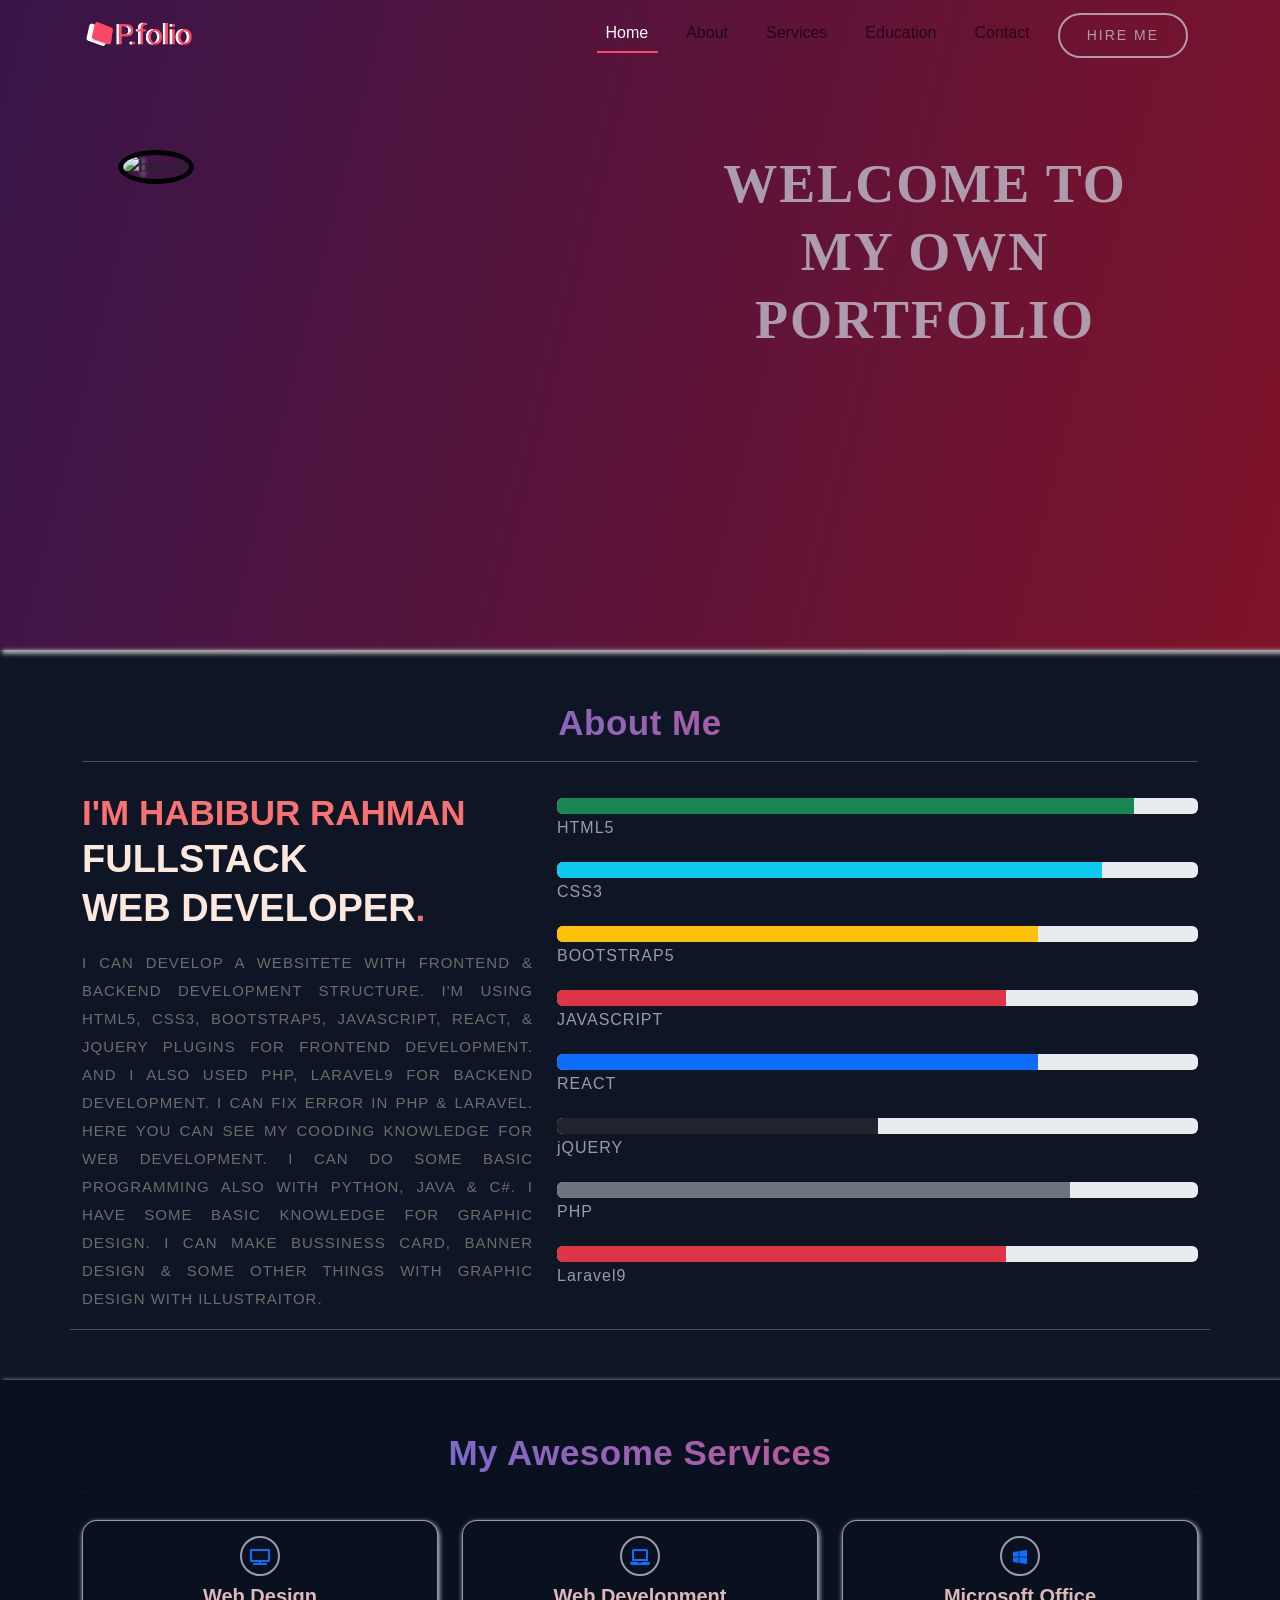
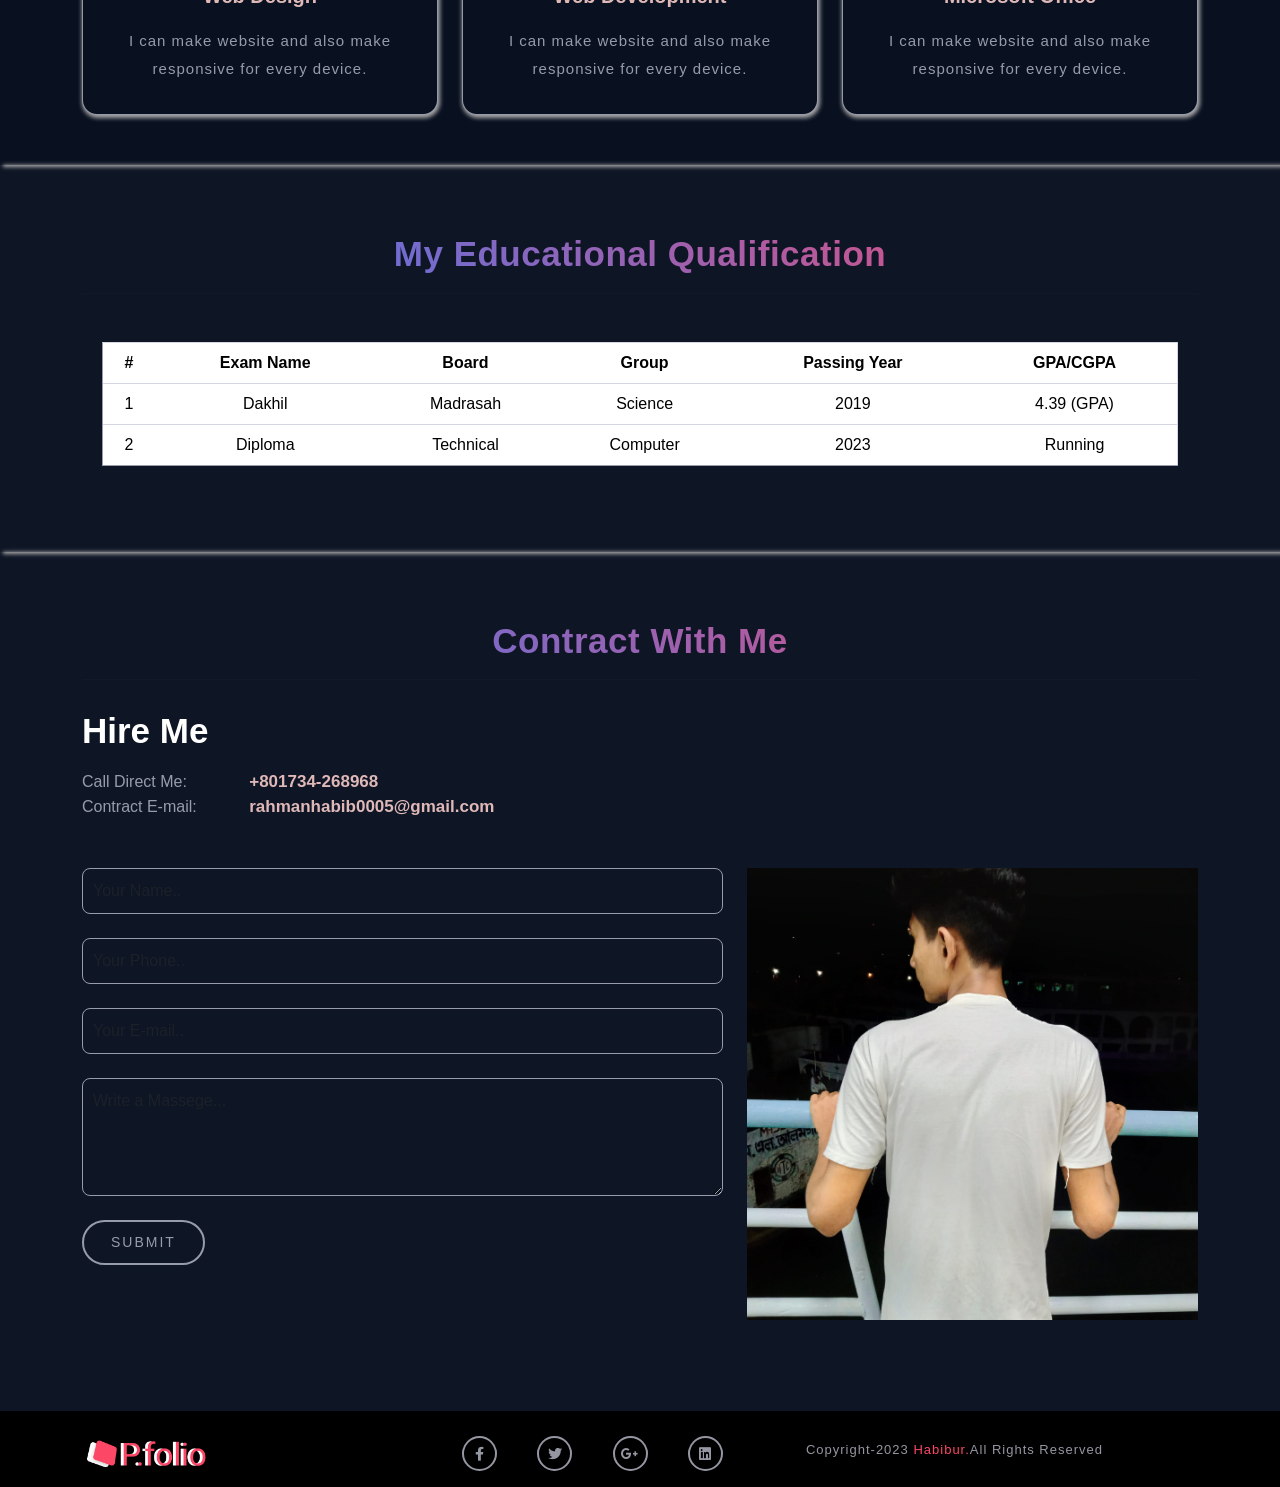
==== commit 2631f6a2: "update image and ratio" ====
--- a/index.html
+++ b/index.html
@@ -68,7 +68,7 @@
                   <div class="container">
                         <div class="row">
                               <div class="col-lg-6 col-md-6 p-5">
-                                    <img src="./images/habibur-pic.jpg" alt="banner" class="img-fluid">
+                                    <img src="./images/habibur.png" alt="banner" class="img-fluid">
                               </div>
                               <div class="col-lg-6 col-md-6 p-5 d-flex align-items-center text-center text-uppercase">
                                     <h1>Welcome  to  My  OWN  Portfolio</h1>
--- a/css/style.css
+++ b/css/style.css
@@ -220,7 +220,7 @@
     box-shadow: 4px 2px 4px 2px rgb(168, 168, 168);
 }
 .banner_wrapper img{
-    height: 430px;
+    max-height: 430px;
     border: 5px solid #000;
     border-radius: 100%;
     z-index: 99;
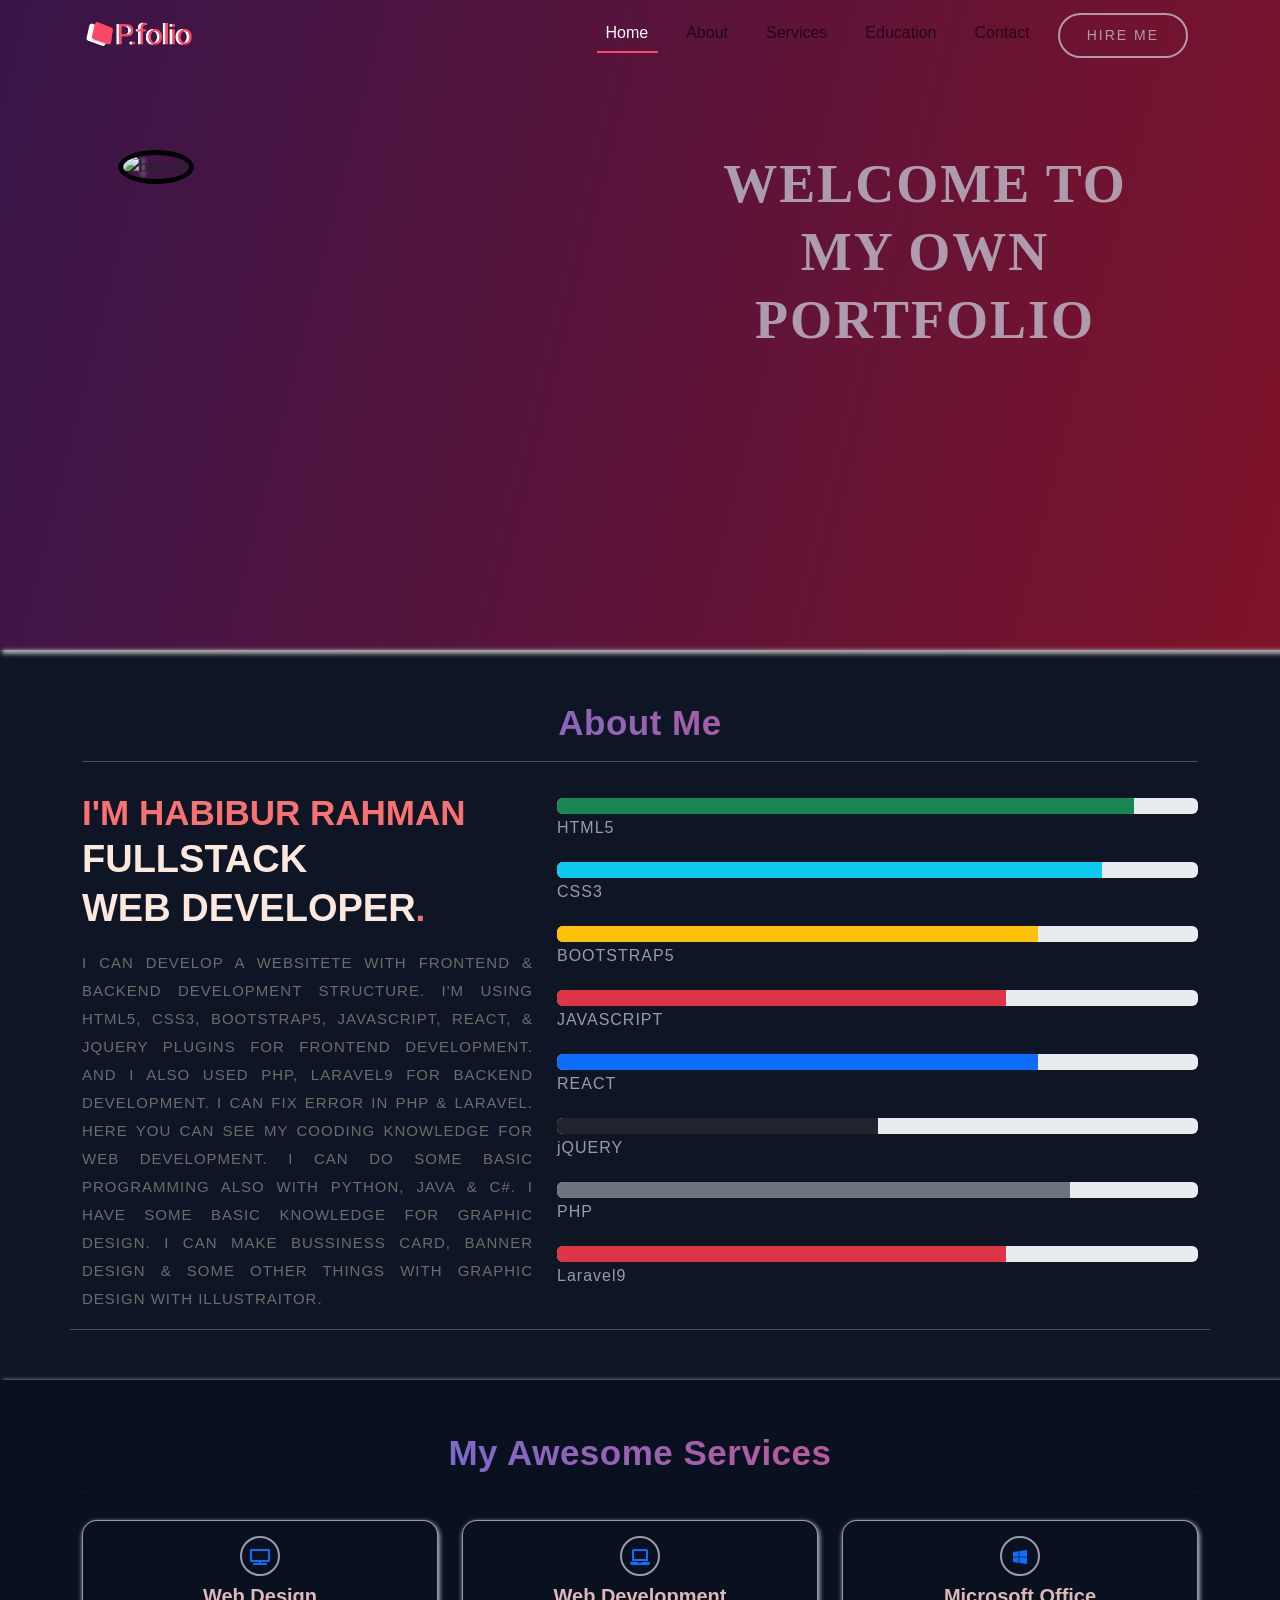
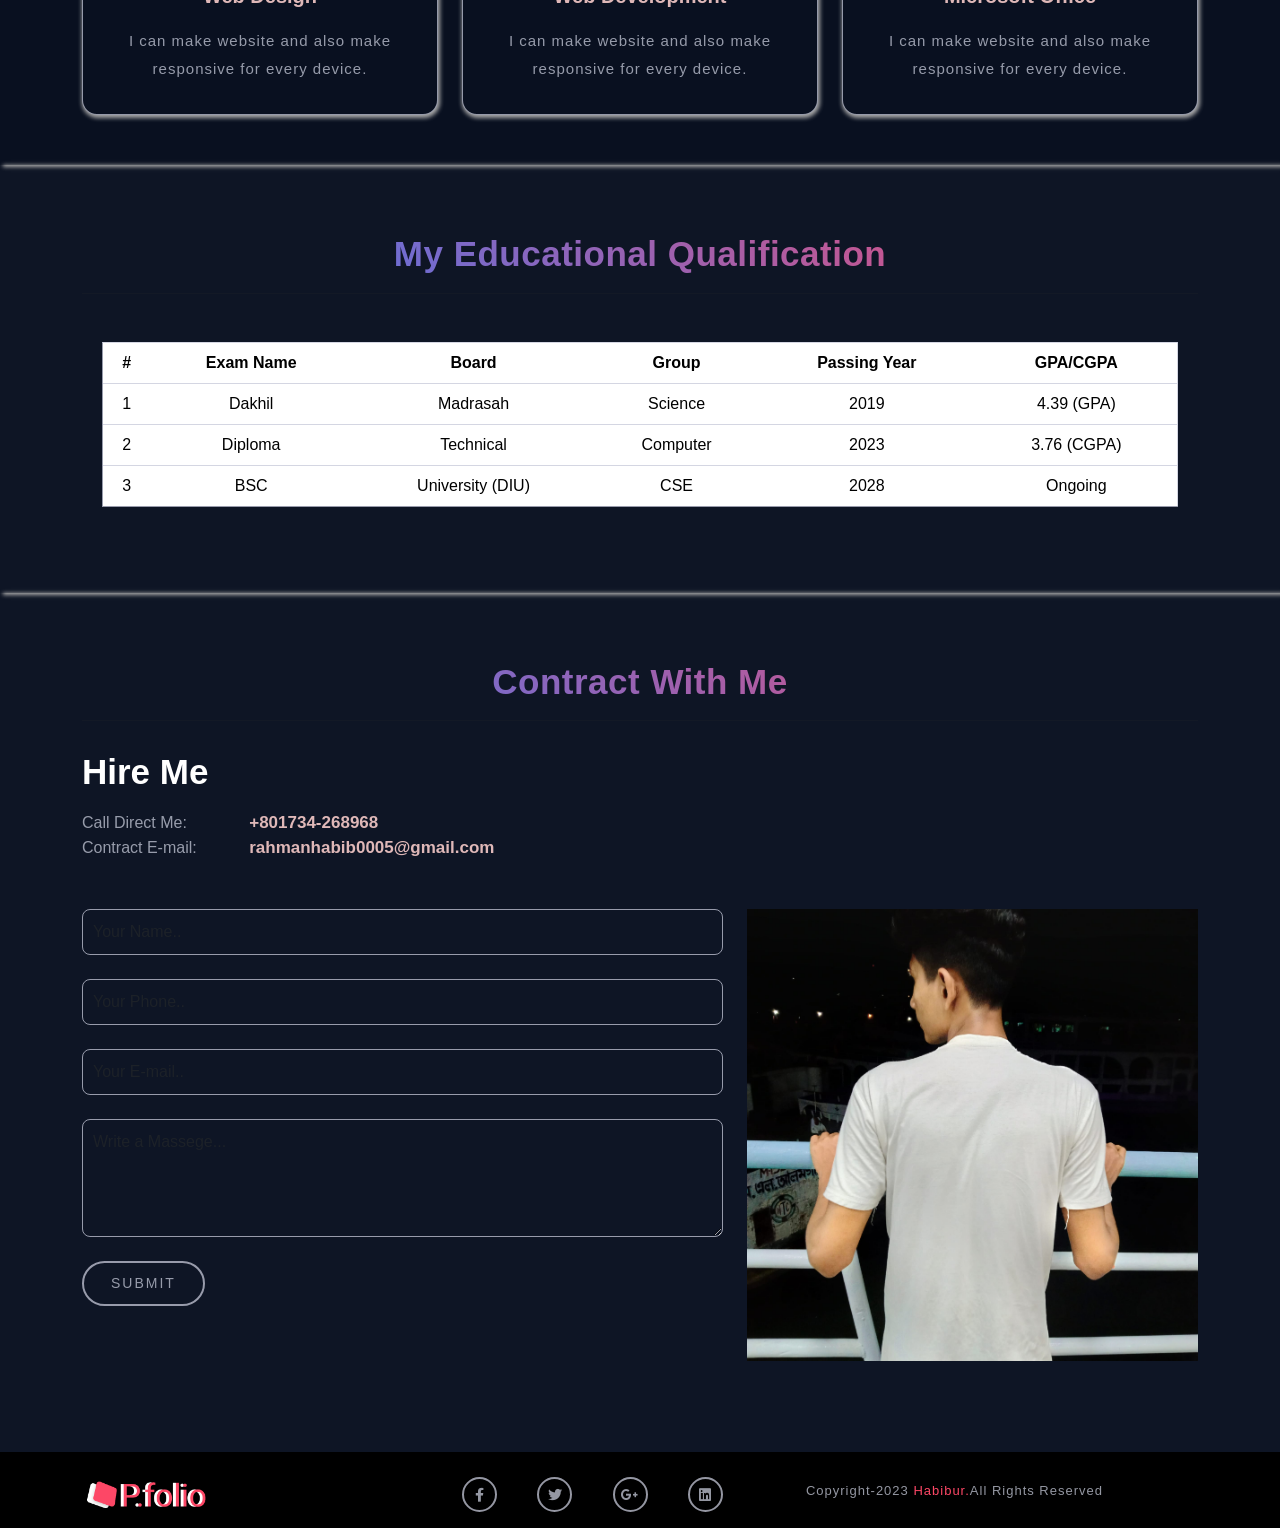
==== commit 9d518a5f: "update table" ====
--- a/index.html
+++ b/index.html
@@ -206,7 +206,15 @@
                                           <td>Technical</td>
                                           <td>Computer</td>
                                           <td>2023</td>
-                                          <td>Running</td>
+                                          <td>3.76 (CGPA)</td>
+                                    </tr>
+                                    <tr>
+                                          <td>3</td>
+                                          <td>BSC</td>
+                                          <td>University (DIU)</td>
+                                          <td>CSE</td>
+                                          <td>2028</td>
+                                          <td>Ongoing</td>
                                     </tr>
                               </tbody>
                         </table>
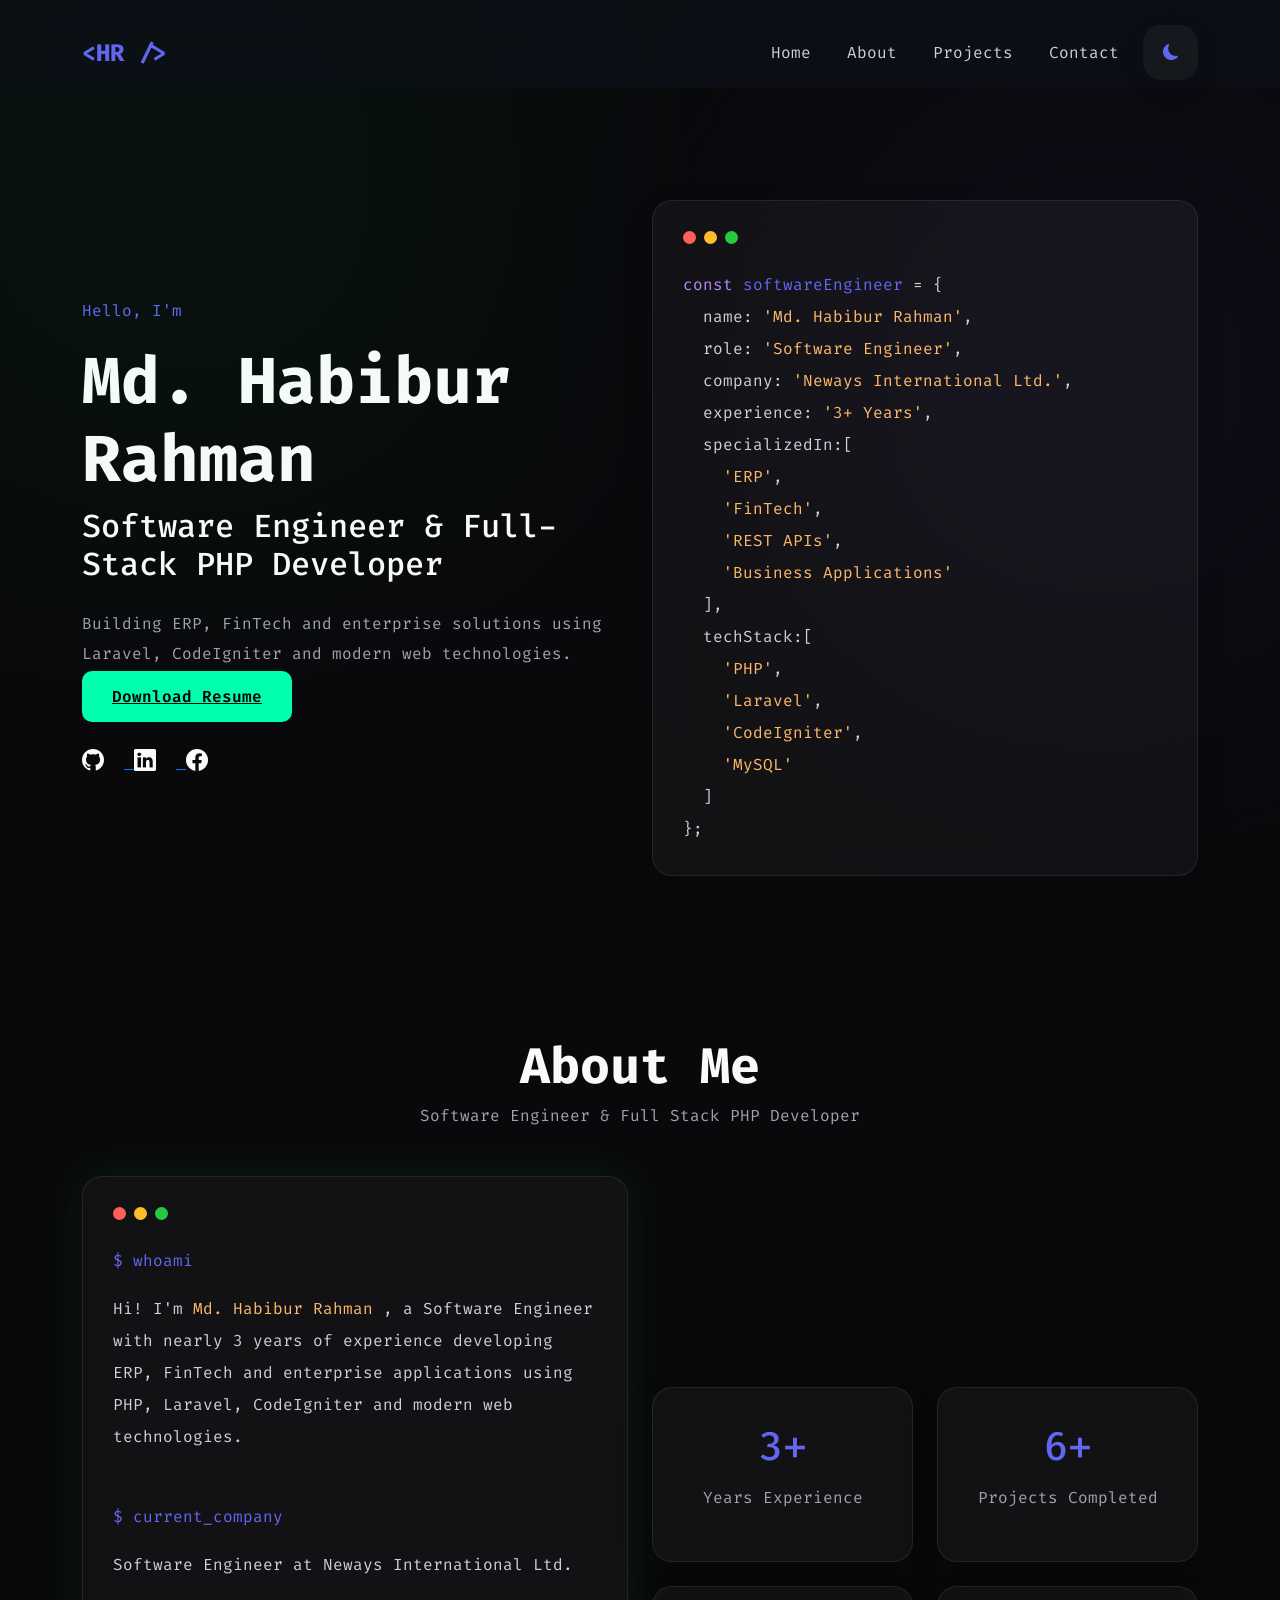
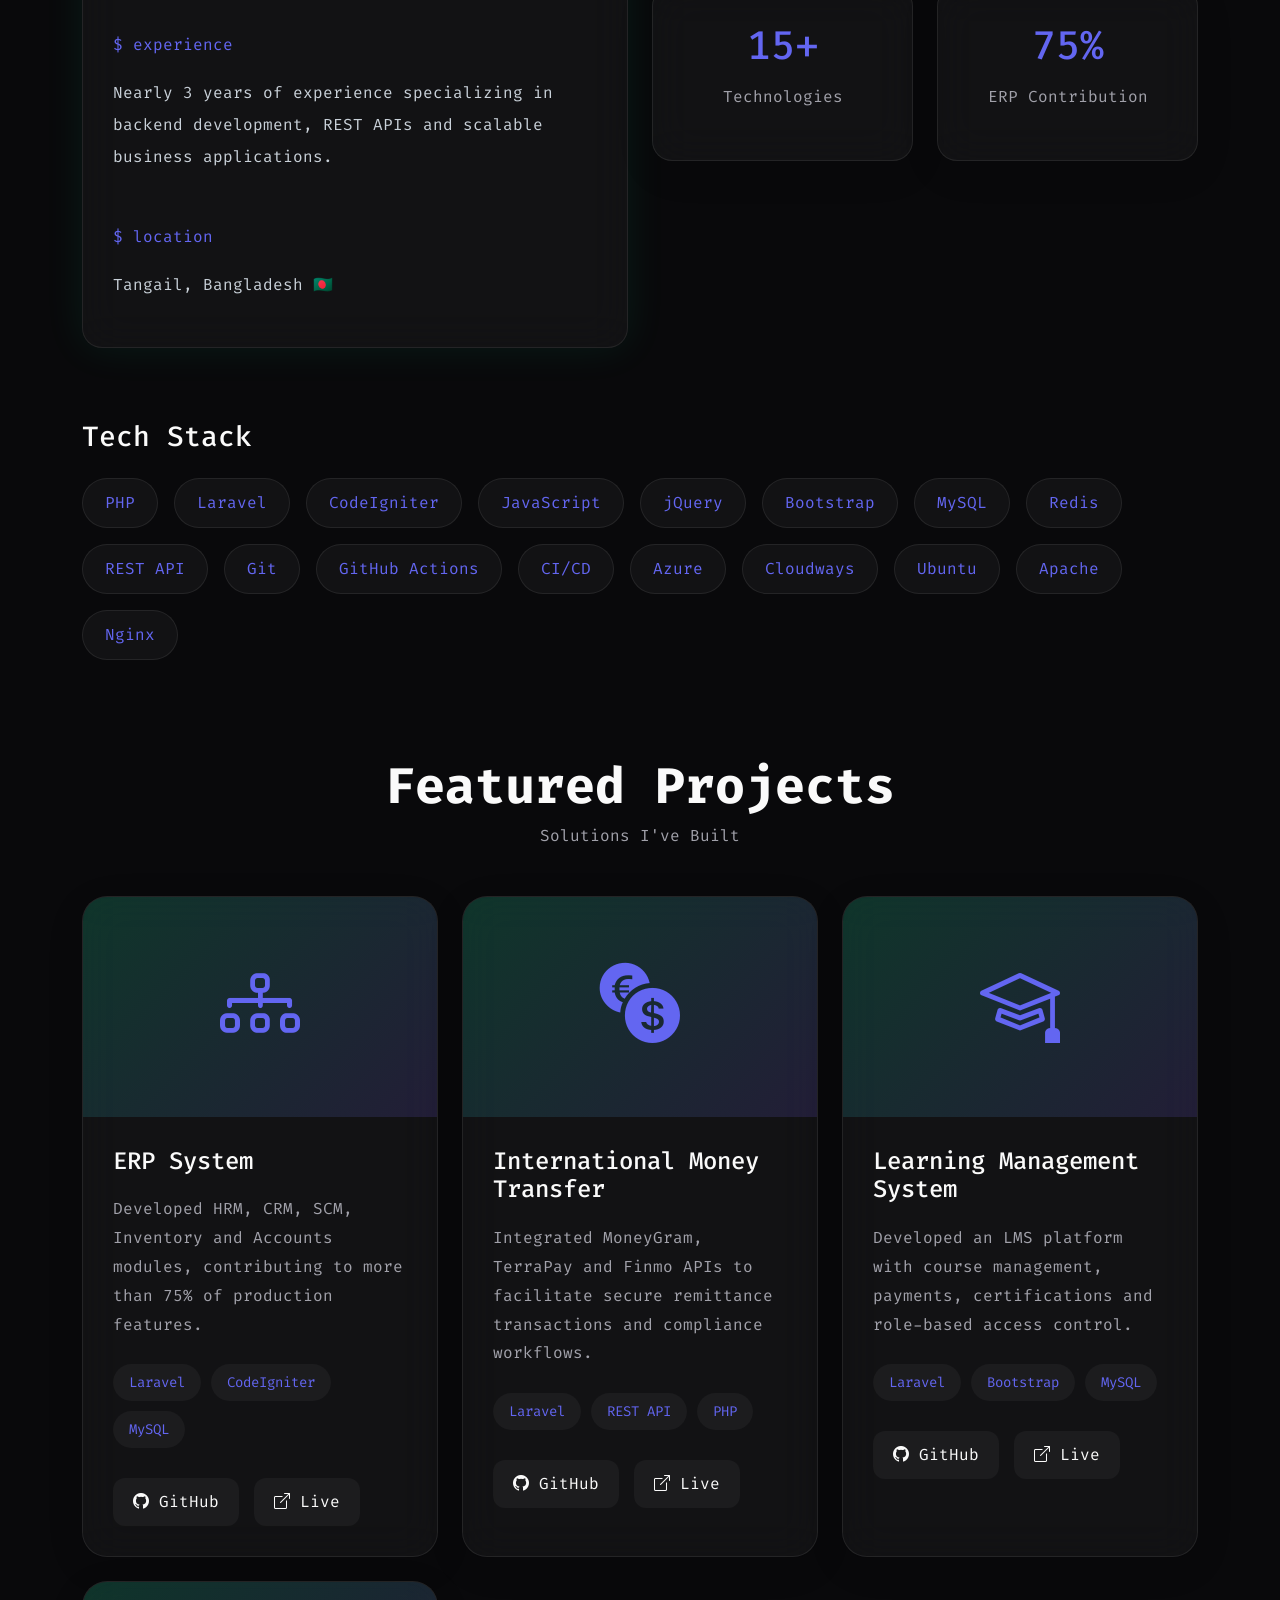
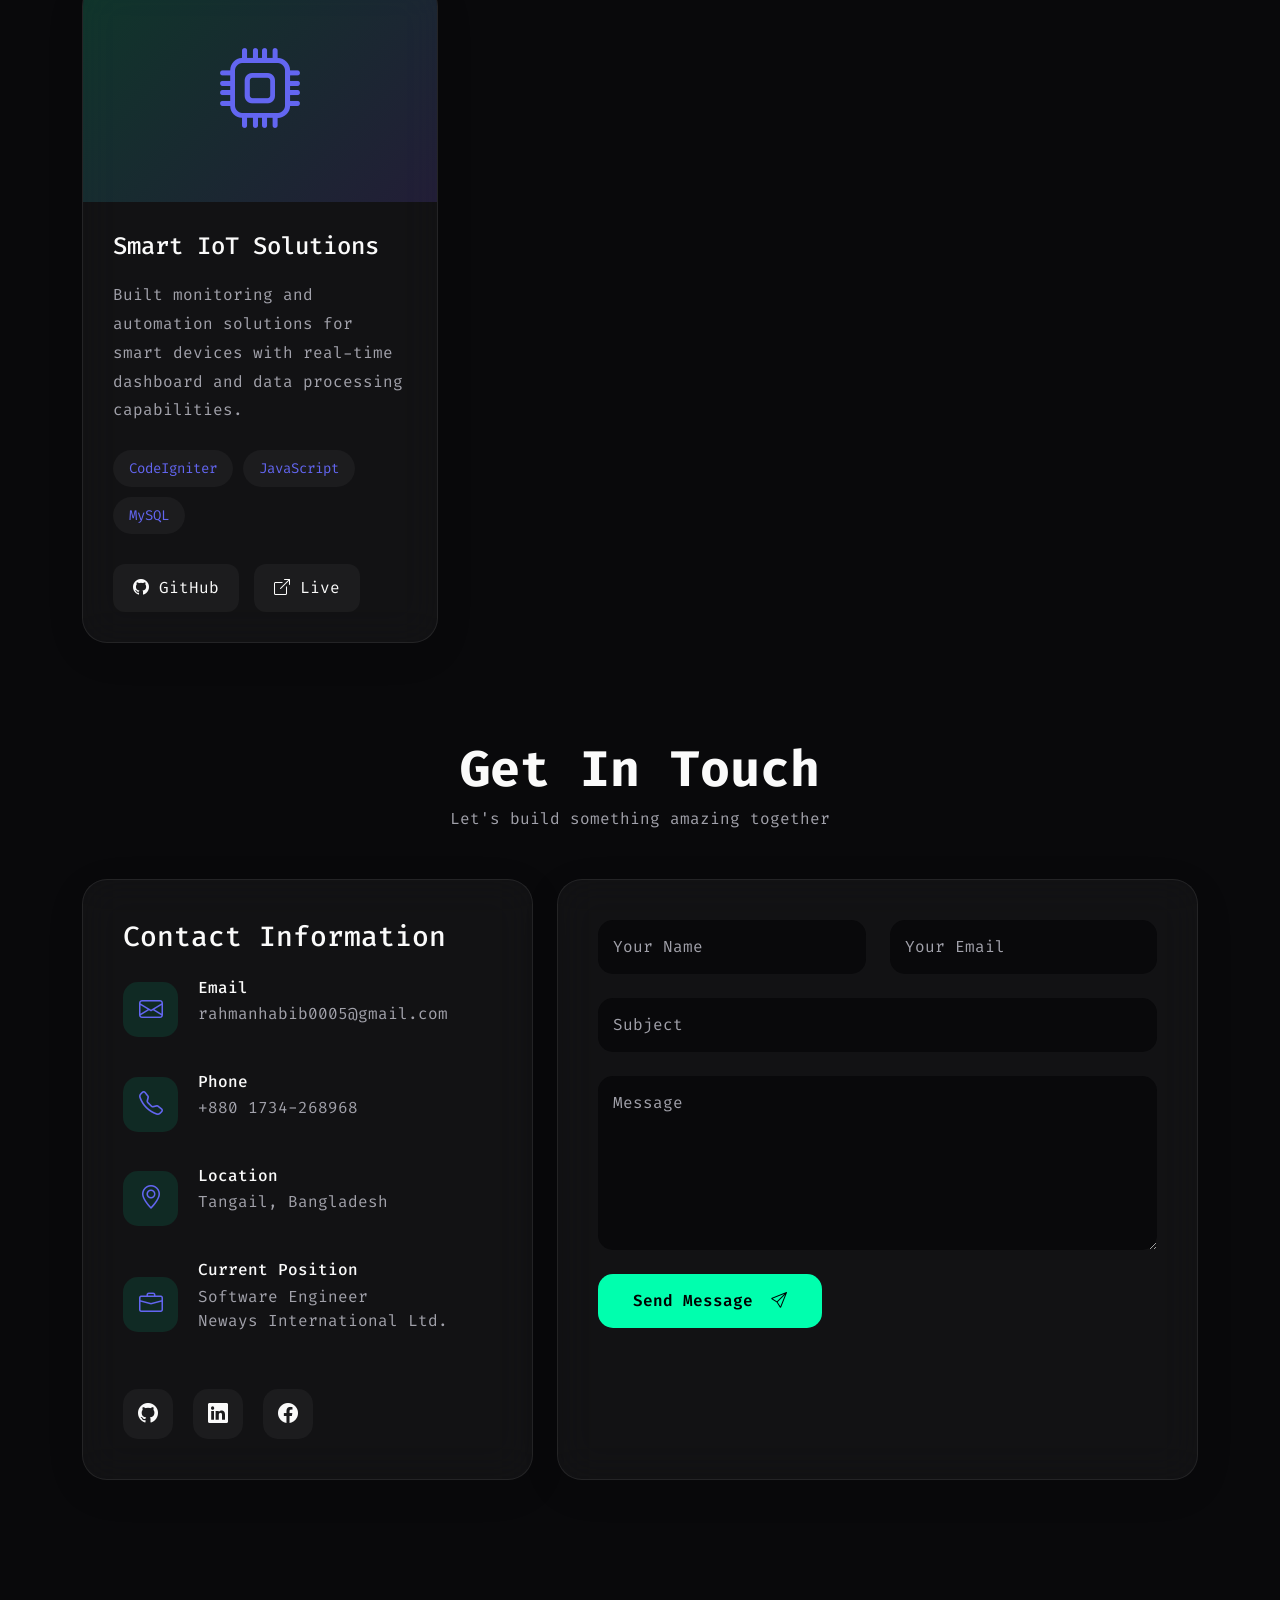
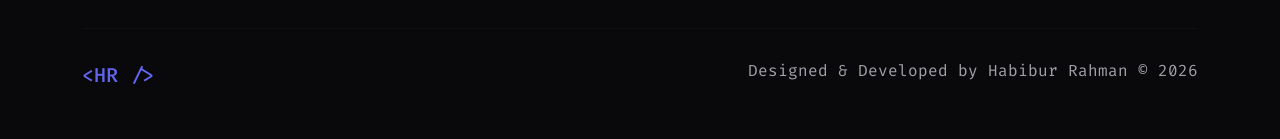
==== commit 8c08a928: "updated rahmanhabib0005 portfolio" ====
--- a/index.html
+++ b/index.html
@@ -1,321 +1,1008 @@
 <!DOCTYPE html>
 <html lang="en">
+
 <head>
-      <title>My OWN Portfolio Landing Page</title>
-      <meta charset="utf-8">
-      <meta name="viewport" content="width=device-width, initial-scale=1.0">
-
-      <!--FAVICON-->
-      <link rel="icon" type="png/img" href="images/favicon.png">
-
-      <!--Bootstrap 5 cdn links-->
-      <link href="https://cdn.jsdelivr.net/npm/bootstrap@5.0.1/dist/css/bootstrap.min.css" rel="stylesheet">
-      <link rel="stylesheet" href="https://cdnjs.cloudflare.com/ajax/libs/font-awesome/5.15.3/css/all.min.css">
-
-      <!--Link Swiper's css-->
-      <link rel="stylesheet" href="https://unpkg.com/swiper@8.4.7/swiper-bundle.min.css">
-
-      <!--Custom File's Link-->
-      <link rel="stylesheet" href="css/style.css">
-      <link rel="stylesheet" href="css/responsive-style.css">
-
-  
-  
+    <meta charset="UTF-8">
+    <meta name="viewport" content="width=device-width, initial-scale=1.0">
+
+    <title>Habibur Rahman's Portfolio</title>
+
+    <!-- Bootstrap -->
+    <link href="https://cdn.jsdelivr.net/npm/bootstrap@5.3.3/dist/css/bootstrap.min.css" rel="stylesheet">
+
+    <!-- Bootstrap Icons -->
+    <link rel="stylesheet" href="https://cdn.jsdelivr.net/npm/bootstrap-icons@1.11.3/font/bootstrap-icons.min.css">
+
+    <!-- Google Font -->
+    <link rel="preconnect" href="https://fonts.googleapis.com">
+    <link href="https://fonts.googleapis.com/css2?family=Fira+Code:wght@300;400;500;600&display=swap" rel="stylesheet">
+
+    <!-- Custom CSS -->
+    <link rel="stylesheet" href="style.css">
 </head>
-      <body data-bs-spy="scroll" data-bs-target=".navbar" data-bs-offset="100">
-
-            <!---Navbar section-->
-            <header class="header_wrapper">
-                  <nav class="navbar navbar-expand-lg fixed-top">
-                        <div class="container">
-                              <a class="navbar-brand" href="#">
-                                    <img src="images/logo.png" class="img-fluid" alt="logo">
-                              </a>
-                              <button class="navbar-toggler" type="button" data-bs-toggle="collapse" data-bs-target="#navbarNav" aria-controls="navbarNav" aria-expanded="false" aria-label="Toggle navigation">
-                                    <!--<span class="navbar-toggler-icon"></span>-->
-                                    <i class="fas fa-stream navbar-toggler-icon"></i>
-                              </button>
-                              <div class="collapse navbar-collapse justify-content-end" id="navbarNav">
-                                    <ul class="navbar-nav menu-navbar-nav">
-                                          <li class="nav-item">
-                                                <a class="nav-link active" aria-current="page" href="#home">Home</a>
-                                          </li>
-                                          <li class="nav-item">
-                                                <a class="nav-link" href="#about">About</a>
-                                          </li>
-                                          <li class="nav-item">
-                                                <a class="nav-link" href="#services">Services</a>
-                                          </li>
-                                          <li class="nav-item">
-                                                <a class="nav-link" href="#table">Education</a>
-                                          </li>
-                                          <li class="nav-item">
-                                                <a class="nav-link" href="#contact">Contact</a>
-                                          </li>
-                                          <li class="nav-item mt-3 mt-lg-0">
-                                                <a class="main-btn" href="#footer">Hire Me</a>
-                                          </li>
-                                    </ul>
-                              </div>
-                        </div>
-                  </nav>
-            </header>
-
-            <!---Navbar section exit-->
-
-            <!---Banner section-->
-            <section id="home" class="banner_wrapper">
-                  <div class="container">
-                        <div class="row">
-                              <div class="col-lg-6 col-md-6 p-5">
-                                    <img src="./images/habibur.png" alt="banner" class="img-fluid">
-                              </div>
-                              <div class="col-lg-6 col-md-6 p-5 d-flex align-items-center text-center text-uppercase">
-                                    <h1>Welcome  to  My  OWN  Portfolio</h1>
-                              </div>
-                        </div>
-                  </div>
-            </section>
-
-            <!---Banner section exit-->
-
-            <!---About section-->
-            <section id="about" class="about_wrapper">
-                  <div class="container">
-                        <div class="row">
-                              <div class="subtitle">
-                                    <h2 class="text-center">About Me</h2>
-                                    <hr>
-                              </div>
-                              <div class="writting_section col-lg-5 col-md-6 text-justify text-uppercase mt-3">
-                                    <h2>I'm Habibur Rahman <br> <span>FullStack <br> Web Developer</span>.</h2>
-                                    <p>I can develop a websitete with frontend & backend development structure. I'm using HTML5, CSS3, BOOTSTRAP5, JAVASCRIPT, REACT, & jQUERY plugins for Frontend development. And I also used  PHP, Laravel9 for backend development. I can fix Error in PHP & Laravel. Here you can see my cooding knowledge for Web development. I can do some basic programming also with Python, Java & C#. I have some basic knowledge for Graphic Design. I can make Bussiness Card, Banner Design & some other things with Graphic Design with Illustraitor.</p>
-                              </div>
-                              <div class="progress_section col-lg-7 col-md-6 mt-4">
-                                    <div class="progress mb-5">
-                                          <p class="position-absolute mt-3">HTML5</p>
-                                          <div class="progress-bar bg-success " role="progressbar" style="width: 90%" aria-valuenow="25" aria-valuemin="0" aria-valuemax="100"></div>
-                                    </div>
-                                    <div class="progress mb-5">
-                                          <p class="position-absolute mt-3">CSS3</p>
-                                           <div class="progress-bar bg-info" role="progressbar" style="width: 85%" aria-valuenow="50" aria-valuemin="0" aria-valuemax="100"></div>
-                                    </div>
-                                    <div class="progress mb-5">
-                                          <p class="position-absolute mt-3">BOOTSTRAP5</p>
-                                          <div class="progress-bar bg-warning" role="progressbar" style="width: 75%" aria-valuenow="75" aria-valuemin="0" aria-valuemax="100"></div>
-                                    </div>
-                                    <div class="progress mb-5">
-                                          <P class="position-absolute mt-3">JAVASCRIPT</P>
-                                          <div class="progress-bar bg-danger" role="progressbar" style="width: 70%" aria-valuenow="100" aria-valuemin="0" aria-valuemax="100"></div>
-                                    </div>
-                                    <div class="progress mb-5">
-                                          <P class="position-absolute mt-3">REACT</P>
-                                          <div class="progress-bar bg-primary" role="progressbar" style="width: 75%" aria-valuenow="100" aria-valuemin="0" aria-valuemax="100"></div>
-                                    </div>
-                                    <div class="progress mb-5">
-                                          <P class="position-absolute mt-3">jQUERY</P>
-                                          <div class="progress-bar bg-dark" role="progressbar" style="width: 50%" aria-valuenow="100" aria-valuemin="0" aria-valuemax="100"></div>
-                                    </div>
-                                    <div class="progress mb-5">
-                                          <P class="position-absolute mt-3">PHP</P>
-                                          <div class="progress-bar bg-secondary" role="progressbar" style="width: 80%" aria-valuenow="100" aria-valuemin="0" aria-valuemax="100"></div>
-                                    </div>
-                                    <div class="progress mb-5">
-                                          <P class="position-absolute mt-3">Laravel9</P>
-                                          <div class="progress-bar bg-danger" role="progressbar" style="width: 70%" aria-valuenow="100" aria-valuemin="0" aria-valuemax="100"></div>
-                                    </div>
-                              </div>
-                              <hr>
-                        </div>
-                  </div>
-            </section>
-
-            <!---About section exit-->
-
-            <!---Services section-->
-            <section id="services" class="services_wrapper">
-                  <div class="container">
-                        <div class="row">
-                              <div class="subtitle col-12">
-                                    <h2 class="text-center">My Awesome Services</h2>
-                                    <hr>
-                              </div>
-                        </div>
-                        <div class="row">
-                              <div class="col-lg-4  card_wrapper .col-md-6 .col-sm-12 text-center">
-                                    <div class="card">
-                                          <a href="#"><i class="fas fa-tv"></i></a>
-                                          <h3>Web Design</h3>
-                                          <p>I can make website and also make responsive for every device.</p>
-                                    </div>
-                              </div>
-                              <div class="col-lg-4 card_wrapper .col-md-6 .col-sm-12 text-center">
-                                    <div class="card">
-                                          <a href="#"><i class="fas fa-laptop"></i></a>
-                                          <h3>Web Development</h3>
-                                          <p>I can make website and also make responsive for every device.</p>
-                                    </div>
-                              </div>
-                              <div class="col-lg-4 card_wrapper .col-md-6 .col-sm-12 text-center">
-                                    <div class="card">
-                                          <a href="#"><i class="fab fa-windows"></i></a>
-                                          <h3>Microsoft Office</h3>
-                                          <p>I can make website and also make responsive for every device.</p>
-                                    </div>
-                              </div>
-                        </div>
-                        
-                  </div>
-            </section>
-
-            <!---Services section exit-->
-
-            <!---Table section-->
-            <section id="table" class="table_wrapper">
-                  <div class="container">
-                  <div class="row">
-                        <div class="subtitle pt-3">
-                              <h2 class="text-center">My Educational Qualification</h2>
-                              <hr>
-                        </div>
-                  </div>
-                  <div class="table-responsive mytable">          
-                        <table class="table mytable_table">
-                              <thead>
-                                    <tr>
-                                          <th>#</th>
-                                          <th>Exam Name</th>
-                                          <th>Board</th>
-                                          <th>Group</th>
-                                          <th>Passing Year</th>
-                                          <th>GPA/CGPA</th>
-                                    </tr>
-                              </thead>
-                              <tbody>
-                                    <tr>
-                                          <td>1</td>
-                                          <td>Dakhil</td>
-                                          <td>Madrasah</td>
-                                          <td>Science</td>
-                                          <td>2019</td>
-                                          <td>4.39 (GPA)</td>
-                                    </tr>
-                                    <tr>
-                                          <td>2</td>
-                                          <td>Diploma</td>
-                                          <td>Technical</td>
-                                          <td>Computer</td>
-                                          <td>2023</td>
-                                          <td>3.76 (CGPA)</td>
-                                    </tr>
-                                    <tr>
-                                          <td>3</td>
-                                          <td>BSC</td>
-                                          <td>University (DIU)</td>
-                                          <td>CSE</td>
-                                          <td>2028</td>
-                                          <td>Ongoing</td>
-                                    </tr>
-                              </tbody>
-                        </table>
-                  </div>
-                  </div>
-            </section>
-            <!---Table section exit-->
-
-            <!---Contact section-->
-            <section id="contact" class="contact_wrapper">
-                  <div class="container">
-                        <div class="row">
-                              <div class="subtitle pt-3">
-                                    <h2 class="text-center text-capitalize">Contract with me</h2>
-                                    <hr>
-                              </div>
-                        </div>
-                        <div class="row">
-                              <form> 
-                                    <div class="col-lg-7 col-md-6 col-sm-12 details">
-                                          <h2>Hire Me</h2>
-                                          <div>
-                                                <label class="col-lg-3 col-md-6 col-sm-6">Call Direct Me:</label>
-                                                <a class="col-lg-4 col-md-6 col-sm-6" href="#">+801734-268968</a>
-                                          </div>
-                                    </div>
-                                    <div class="col-lg-7 col-md-6 col-sm-12 details mb-5">
-                                          <div>
-                                                <label class="col-lg-3 col-md-6 col-sm-6">Contract E-mail:</label>
-                                                <a class="col-lg-4 col-md-3 col-sm-6" href="#">rahmanhabib0005@gmail.com</a>
-                                          </div>
-                                    </div>
-                                    <div class="row">
-                                          <div class="col-lg-7 col-md-6 col-sm-12 mb-5">
-                                                <div class="form">
-                                                      <div class="mb-4">
-                                                            <input class="form-control" type="text" placeholder="Your Name.." autocomplete="off">
-                                                      </div>
-                                                      <div class="mb-4">
-                                                            <input class="form-control" type="number" placeholder="Your Phone.." autocomplete="off">
-                                                      </div>
-                                                      <div class="mb-4">
-                                                            <input class="form-control" type="email" placeholder="Your E-mail.." autocomplete="off">
-                                                      </div>
-                                                      <div class="mb-4">
-                                                            <textarea class="form-control" id="massege" cols="40" rows="4" placeholder="Write a Massege..."></textarea>
-                                                      </div>
-                                                </div>
-                                                <button type="submit" class="main-btn mb-sm-5">Submit</button>
-                                          </div>
-                                          <div class="col-lg-5 col-md-6 col-sm-12">
-                                                <div class="contact_img">
-                                                      <img class="img-fluid" src="./images/me.jpg" alt="contact">
-                                                </div>
-                                          </div>
-                                    </div>
-                              </form>
-                        </div>                   
-                  </div>
-            </section>
-
-            <!---Contact section exit-->
-
-            <!---Footer section-->
-            <section id="footer" class="footer_wrapper">
-                  <div class="container">
-                        <div class="row">
-                              <div class="col-lg-4 col-md-4 col-sm-4">
-                                    <a class="navbar-brand" href="#">
-                                          <img src="images/logo.png" class="img-fluid" alt="logo">
-                                    </a>
-                              </div>
-                              <div class="social-content col-lg-4 col-md-4 col-sm-4">
-                                    <ul class="list-unstyled d-flex justify-content-between align-items-end">
-                                          <li><a href="#"><i class="fab fa-facebook-f"></i></a></li>
-                                          <li><a href="#"><i class="fab fa-twitter"></i></a></li>
-                                          <li><a href="#"><i class="fab fa-google-plus-g"></i></a></li>
-                                          <li><a href="#"><i class="fab fa-linkedin"></i></a></li>
-                                    </ul>
-                              </div>
-                              <div class="copyright col-lg-4 col-md-4 col-sm-4 text-end">
-                                    <p>Copyright-2023 <span>Habibur.</span>All Rights Reserved</p>
-                              </div>
-                        </div>
-                  </div>
-            </section>
-
-            <!---Footer section exit-->
-
-    
-
-
-            <!--Bootstrap 5 JS CDN Links-->
-            <script src="https://cdn.jsdelivr.net/npm/@popperjs/core@2.9.2/dist/umd/popper.min.js"></script>
-            <script src="https://cdn.jsdelivr.net/npm/bootstrap@5.0.1/dist/js/bootstrap.min.js"></script>
-
-            <!--Swiper JS-->
-            <script src="https://unpkg.com/swiper@8.4.7/swiper-bundle.min.js"></script>
-
-            <!--Custom JS Link-->
-            <script src="js/main.js"></script>
-
-      </body>
-</html>
+
+<body>
+
+    <div class="blur1"></div>
+    <div class="blur2"></div>
+
+    <!-- Navbar -->
+
+    <nav class="navbar navbar-expand-lg">
+
+        <div class="container">
+
+            <a class="navbar-brand" href="#">
+                &lt;HR /&gt;
+            </a>
+
+            <button class="navbar-toggler bg-light" data-bs-toggle="collapse" data-bs-target="#menu">
+
+                <span class="navbar-toggler-icon"></span>
+
+            </button>
+
+            <div class="collapse navbar-collapse" id="menu">
+
+                <ul class="navbar-nav ms-auto align-items-center">
+
+                    <li class="nav-item">
+                        <a class="nav-link" href="#">Home</a>
+                    </li>
+
+                    <li class="nav-item">
+                        <a class="nav-link" href="#about">About</a>
+                    </li>
+
+                    <li class="nav-item">
+                        <a class="nav-link" href="#projects">Projects</a>
+                    </li>
+
+                    <li class="nav-item">
+                        <a class="nav-link" href="#contact">Contact</a>
+                    </li>
+
+                    <li class="nav-item ms-3">
+
+                        <button id="themeToggle" class="theme-switch">
+
+                            <i class="bi bi-moon-fill"></i>
+
+                        </button>
+
+                    </li>
+
+                </ul>
+
+            </div>
+
+        </div>
+
+    </nav>
+
+
+
+    <!-- Hero -->
+
+    <section class="hero">
+
+        <div class="container">
+
+            <div class="row align-items-center">
+
+                <!-- Left -->
+
+                <div class="col-lg-6">
+
+                    <p class="subtitle">
+                        Hello, I'm
+                    </p>
+
+                    <h1>
+                        Md. Habibur Rahman
+                    </h1>
+
+                    <h2>
+
+                        Software Engineer &
+                        <span>
+                            Full-Stack PHP Developer
+                        </span>
+
+                    </h2>
+
+                    <p class="desc">
+
+                        Building ERP, FinTech and enterprise solutions
+                        using Laravel, CodeIgniter and modern web
+                        technologies.
+
+                    </p>
+
+                    <a href="assets/Habibur Rahman Resume ATS Friendly.pdf" class="main-btn" target="_blank">
+
+                        Download Resume
+
+                    </a>
+
+                    <div class="socials">
+
+                        <a href="https://github.com/rahmanhabib0005" target="_blank">
+
+                            <i class="bi bi-github"></i>
+
+                        </a>
+
+                        <a href="#">
+
+                            <i class="bi bi-linkedin"></i>
+
+                        </a>
+
+                        <a href="#">
+
+                            <i class="bi bi-facebook"></i>
+
+                        </a>
+
+                    </div>
+
+                </div>
+
+
+                <!-- Right -->
+
+                <div class="col-lg-6">
+
+                    <div class="code-box">
+
+                        <div class="d-flex gap-2">
+
+                            <div class="dot red"></div>
+                            <div class="dot yellow"></div>
+                            <div class="dot green"></div>
+
+                        </div>
+
+                        <div class="code">
+
+                            <span class="purple">const</span>
+                            <span class="green-text">softwareEngineer</span> = {
+
+                            <br>
+
+                            &nbsp;&nbsp;name:
+                            <span class="orange">'Md. Habibur Rahman'</span>,
+
+                            <br>
+
+                            &nbsp;&nbsp;role:
+                            <span class="orange">'Software Engineer'</span>,
+
+                            <br>
+
+                            &nbsp;&nbsp;company:
+                            <span class="orange">'Neways International Ltd.'</span>,
+
+                            <br>
+
+                            &nbsp;&nbsp;experience:
+                            <span class="orange">'3+ Years'</span>,
+
+                            <br>
+
+                            &nbsp;&nbsp;specializedIn:[
+
+                            <br>
+
+                            &nbsp;&nbsp;&nbsp;&nbsp;<span class="orange">'ERP'</span>,
+
+                            <br>
+
+                            &nbsp;&nbsp;&nbsp;&nbsp;<span class="orange">'FinTech'</span>,
+
+                            <br>
+
+                            &nbsp;&nbsp;&nbsp;&nbsp;<span class="orange">'REST APIs'</span>,
+
+                            <br>
+
+                            &nbsp;&nbsp;&nbsp;&nbsp;<span class="orange">'Business Applications'</span>
+
+                            <br>
+
+                            &nbsp;&nbsp;],
+
+                            <br>
+
+                            &nbsp;&nbsp;techStack:[
+
+                            <br>
+
+                            &nbsp;&nbsp;&nbsp;&nbsp;<span class="orange">'PHP'</span>,
+
+                            <br>
+
+                            &nbsp;&nbsp;&nbsp;&nbsp;<span class="orange">'Laravel'</span>,
+
+                            <br>
+
+                            &nbsp;&nbsp;&nbsp;&nbsp;<span class="orange">'CodeIgniter'</span>,
+
+                            <br>
+
+                            &nbsp;&nbsp;&nbsp;&nbsp;<span class="orange">'MySQL'</span>
+
+                            <br>
+
+                            &nbsp;&nbsp;]
+
+                            <br>
+
+                            };
+
+                        </div>
+
+                    </div>
+
+                </div>
+
+            </div>
+
+        </div>
+
+    </section>
+
+
+    <!-- About Section -->
+
+    <section id="about" class="about py-5">
+
+        <div class="container">
+
+            <div class="text-center mb-5">
+
+                <h2 class="section-title">
+                    About Me
+                </h2>
+
+                <p class="section-subtitle">
+                    Software Engineer & Full Stack PHP Developer
+                </p>
+
+            </div>
+
+            <div class="row align-items-center">
+
+                <!-- Left Side -->
+
+                <div class="col-lg-6 mb-4">
+
+                    <div class="terminal-card">
+
+                        <div class="terminal-header d-flex gap-2">
+
+                            <div class="dot red"></div>
+                            <div class="dot yellow"></div>
+                            <div class="dot green"></div>
+
+                        </div>
+
+                        <div class="terminal-body">
+
+                            <p>
+                                <span class="green-text">$ whoami</span>
+                            </p>
+
+                            <p>
+
+                                Hi! I'm
+                                <span class="orange">
+                                    Md. Habibur Rahman
+                                </span>,
+
+                                a Software Engineer with nearly 3 years of
+                                experience developing ERP, FinTech and
+                                enterprise applications using PHP,
+                                Laravel, CodeIgniter and modern web technologies.
+
+                            </p>
+
+                            <br>
+
+                            <p>
+                                <span class="green-text">$ current_company</span>
+                            </p>
+
+                            <p>
+                                Software Engineer at
+                                Neways International Ltd.
+                            </p>
+
+                            <br>
+
+                            <p>
+                                <span class="green-text">$ experience</span>
+                            </p>
+
+                            <p>
+
+                                Nearly 3 years of experience specializing in
+                                backend development, REST APIs and scalable
+                                business applications.
+
+                            </p>
+
+                            <br>
+
+                            <p>
+                                <span class="green-text">$ location</span>
+                            </p>
+
+                            <p>
+                                Tangail, Bangladesh 🇧🇩
+                            </p>
+
+                        </div>
+
+                    </div>
+
+                </div>
+
+                <!-- Right Side -->
+
+                <div class="col-lg-6">
+
+                    <div class="row g-4">
+
+                        <div class="col-6">
+
+                            <div class="stat-card">
+
+                                <h3>
+                                    3+
+                                </h3>
+
+                                <p>
+                                    Years Experience
+                                </p>
+
+                            </div>
+
+                        </div>
+
+                        <div class="col-6">
+
+                            <div class="stat-card">
+
+                                <h3>
+                                    6+
+                                </h3>
+
+                                <p>
+                                    Projects Completed
+                                </p>
+
+                            </div>
+
+                        </div>
+
+                        <div class="col-6">
+
+                            <div class="stat-card">
+
+                                <h3>
+                                    15+
+                                </h3>
+
+                                <p>
+                                    Technologies
+                                </p>
+
+                            </div>
+
+                        </div>
+
+                        <div class="col-6">
+
+                            <div class="stat-card">
+
+                                <h3>
+                                    75%
+                                </h3>
+
+                                <p>
+                                    ERP Contribution
+                                </p>
+
+                            </div>
+
+                        </div>
+
+                    </div>
+
+                </div>
+
+            </div>
+
+            <!-- Skills -->
+
+            <div class="skills-area mt-5">
+
+                <h3 class="mb-4">
+                    Tech Stack
+                </h3>
+
+                <div class="d-flex flex-wrap gap-3">
+
+                    <span class="skill-badge">PHP</span>
+
+                    <span class="skill-badge">Laravel</span>
+
+                    <span class="skill-badge">CodeIgniter</span>
+
+                    <span class="skill-badge">JavaScript</span>
+
+                    <span class="skill-badge">jQuery</span>
+
+                    <span class="skill-badge">Bootstrap</span>
+
+                    <span class="skill-badge">MySQL</span>
+
+                    <span class="skill-badge">Redis</span>
+
+                    <span class="skill-badge">REST API</span>
+
+                    <span class="skill-badge">Git</span>
+
+                    <span class="skill-badge">GitHub Actions</span>
+
+                    <span class="skill-badge">CI/CD</span>
+
+                    <span class="skill-badge">Azure</span>
+
+                    <span class="skill-badge">Cloudways</span>
+
+                    <span class="skill-badge">Ubuntu</span>
+
+                    <span class="skill-badge">Apache</span>
+
+                    <span class="skill-badge">Nginx</span>
+
+                </div>
+
+            </div>
+
+        </div>
+
+    </section>
+
+
+    <!-- Projects -->
+
+
+    <section id="projects" class="projects py-5">
+
+        <div class="container">
+
+            <div class="text-center mb-5">
+
+                <h2 class="section-title">
+                    Featured Projects
+                </h2>
+
+                <p class="section-subtitle">
+                    Solutions I've Built
+                </p>
+
+            </div>
+
+            <div class="row g-4">
+
+                <!-- ERP System -->
+
+                <div class="col-lg-4 col-md-6">
+
+                    <div class="project-card">
+
+                        <div class="project-image">
+
+                            <i class="bi bi-diagram-3"></i>
+
+                        </div>
+
+                        <div class="project-body">
+
+                            <h4>
+                                ERP System
+                            </h4>
+
+                            <p>
+                                Developed HRM, CRM, SCM, Inventory and Accounts
+                                modules, contributing to more than 75% of
+                                production features.
+                            </p>
+
+                            <div class="project-tech">
+
+                                <span>Laravel</span>
+                                <span>CodeIgniter</span>
+                                <span>MySQL</span>
+
+                            </div>
+
+                            <div class="project-links">
+
+                                <a href="#" class="project-btn">
+
+                                    <i class="bi bi-github"></i>
+
+                                    GitHub
+
+                                </a>
+
+                                <a href="#" class="project-btn">
+
+                                    <i class="bi bi-box-arrow-up-right"></i>
+
+                                    Live
+
+                                </a>
+
+                            </div>
+
+                        </div>
+
+                    </div>
+
+                </div>
+
+
+                <!-- International Money Transfer -->
+
+                <div class="col-lg-4 col-md-6">
+
+                    <div class="project-card">
+
+                        <div class="project-image">
+
+                            <i class="bi bi-currency-exchange"></i>
+
+                        </div>
+
+                        <div class="project-body">
+
+                            <h4>
+                                International Money Transfer
+                            </h4>
+
+                            <p>
+                                Integrated MoneyGram, TerraPay and Finmo APIs
+                                to facilitate secure remittance transactions
+                                and compliance workflows.
+                            </p>
+
+                            <div class="project-tech">
+
+                                <span>Laravel</span>
+                                <span>REST API</span>
+                                <span>PHP</span>
+
+                            </div>
+
+                            <div class="project-links">
+
+                                <a href="#" class="project-btn">
+
+                                    <i class="bi bi-github"></i>
+
+                                    GitHub
+
+                                </a>
+
+                                <a href="#" class="project-btn">
+
+                                    <i class="bi bi-box-arrow-up-right"></i>
+
+                                    Live
+
+                                </a>
+
+                            </div>
+
+                        </div>
+
+                    </div>
+
+                </div>
+
+
+                <!-- Learning Management System -->
+
+                <div class="col-lg-4 col-md-6">
+
+                    <div class="project-card">
+
+                        <div class="project-image">
+
+                            <i class="bi bi-mortarboard"></i>
+
+                        </div>
+
+                        <div class="project-body">
+
+                            <h4>
+                                Learning Management System
+                            </h4>
+
+                            <p>
+                                Developed an LMS platform with course
+                                management, payments, certifications and
+                                role-based access control.
+                            </p>
+
+                            <div class="project-tech">
+
+                                <span>Laravel</span>
+                                <span>Bootstrap</span>
+                                <span>MySQL</span>
+
+                            </div>
+
+                            <div class="project-links">
+
+                                <a href="#" class="project-btn">
+
+                                    <i class="bi bi-github"></i>
+
+                                    GitHub
+
+                                </a>
+
+                                <a href="#" class="project-btn">
+
+                                    <i class="bi bi-box-arrow-up-right"></i>
+
+                                    Live
+
+                                </a>
+
+                            </div>
+
+                        </div>
+
+                    </div>
+
+                </div>
+
+
+                <!-- Smart IoT Solutions -->
+
+                <div class="col-lg-4 col-md-6">
+
+                    <div class="project-card">
+
+                        <div class="project-image">
+
+                            <i class="bi bi-cpu"></i>
+
+                        </div>
+
+                        <div class="project-body">
+
+                            <h4>
+                                Smart IoT Solutions
+                            </h4>
+
+                            <p>
+                                Built monitoring and automation solutions
+                                for smart devices with real-time dashboard
+                                and data processing capabilities.
+                            </p>
+
+                            <div class="project-tech">
+
+                                <span>CodeIgniter</span>
+                                <span>JavaScript</span>
+                                <span>MySQL</span>
+
+                            </div>
+
+                            <div class="project-links">
+
+                                <a href="#" class="project-btn">
+
+                                    <i class="bi bi-github"></i>
+
+                                    GitHub
+
+                                </a>
+
+                                <a href="#" class="project-btn">
+
+                                    <i class="bi bi-box-arrow-up-right"></i>
+
+                                    Live
+
+                                </a>
+
+                            </div>
+
+                        </div>
+
+                    </div>
+
+                </div>
+
+            </div>
+
+        </div>
+
+    </section>
+
+
+
+    <!-- Contact Section -->
+
+    <section id="contact" class="contact py-5">
+
+        <div class="container">
+
+            <div class="text-center mb-5">
+
+                <h2 class="section-title">
+                    Get In Touch
+                </h2>
+
+                <p class="section-subtitle">
+                    Let's build something amazing together
+                </p>
+
+            </div>
+
+            <div class="row g-4">
+
+                <!-- Contact Info -->
+
+                <div class="col-lg-5">
+
+                    <div class="contact-card">
+
+                        <h3 class="mb-4">
+                            Contact Information
+                        </h3>
+
+                        <div class="contact-item">
+
+                            <div class="icon-box">
+                                <i class="bi bi-envelope"></i>
+                            </div>
+
+                            <div>
+                                <h6>Email</h6>
+                                <p>
+                                    rahmanhabib0005@gmail.com
+                                </p>
+                            </div>
+
+                        </div>
+
+                        <div class="contact-item">
+
+                            <div class="icon-box">
+                                <i class="bi bi-telephone"></i>
+                            </div>
+
+                            <div>
+                                <h6>Phone</h6>
+                                <p>
+                                    +880 1734-268968
+                                </p>
+                            </div>
+
+                        </div>
+
+                        <div class="contact-item">
+
+                            <div class="icon-box">
+                                <i class="bi bi-geo-alt"></i>
+                            </div>
+
+                            <div>
+                                <h6>Location</h6>
+                                <p>
+                                    Tangail, Bangladesh
+                                </p>
+                            </div>
+
+                        </div>
+
+                        <div class="contact-item">
+
+                            <div class="icon-box">
+                                <i class="bi bi-briefcase"></i>
+                            </div>
+
+                            <div>
+                                <h6>Current Position</h6>
+                                <p>
+                                    Software Engineer<br>
+                                    Neways International Ltd.
+                                </p>
+                            </div>
+
+                        </div>
+
+                        <div class="social-contact">
+
+                            <a href="https://github.com/rahmanhabib0005" target="_blank">
+                                <i class="bi bi-github"></i>
+                            </a>
+
+                            <a href="#" target="_blank">
+                                <i class="bi bi-linkedin"></i>
+                            </a>
+
+                            <a href="#" target="_blank">
+                                <i class="bi bi-facebook"></i>
+                            </a>
+
+                        </div>
+
+                    </div>
+
+                </div>
+
+                <!-- Form -->
+
+                <div class="col-lg-7">
+
+                    <div class="contact-card">
+
+                        <form>
+
+                            <div class="row">
+
+                                <div class="col-md-6 mb-4">
+
+                                    <input type="text" class="form-control custom-input" placeholder="Your Name">
+
+                                </div>
+
+                                <div class="col-md-6 mb-4">
+
+                                    <input type="email" class="form-control custom-input" placeholder="Your Email">
+
+                                </div>
+
+                            </div>
+
+                            <div class="mb-4">
+
+                                <input type="text" class="form-control custom-input" placeholder="Subject">
+
+                            </div>
+
+                            <div class="mb-4">
+
+                                <textarea rows="6" class="form-control custom-input" placeholder="Message"></textarea>
+
+                            </div>
+
+                            <button class="send-btn">
+
+                                Send Message
+
+                                <i class="bi bi-send ms-2"></i>
+
+                            </button>
+
+                        </form>
+
+                    </div>
+
+                </div>
+
+            </div>
+
+        </div>
+
+    </section>
+
+
+
+    <!-- Footer -->
+
+    <footer>
+
+        <div class="container">
+
+            <hr>
+
+            <div class="footer-content">
+
+                <h5>
+                    &lt;HR /&gt;
+                </h5>
+
+                <p>
+                    Designed & Developed by Habibur Rahman © 2026
+                </p>
+
+            </div>
+
+        </div>
+
+    </footer>
+
+
+    <!-- Loader -->
+
+    <div class="loader-wrapper">
+        <div class="loader"></div>
+    </div>
+
+    <!-- Back To Top -->
+
+    <button id="topBtn">
+        <i class="bi bi-arrow-up"></i>
+    </button>
+
+    <!-- Particles -->
+
+    <div class="particles">
+        <span></span>
+        <span></span>
+        <span></span>
+        <span></span>
+        <span></span>
+    </div>
+
+    <script src="script.js"></script>
+    <script>
+
+        const text = [
+            "PHP Developer",
+            "Laravel Developer",
+            "Full Stack Developer"
+        ];
+
+        let count = 0;
+        let index = 0;
+        let currentText = "";
+        let letter = "";
+
+        (function type() {
+
+            if (count === text.length) {
+                count = 0;
+            }
+
+            currentText = text[count];
+
+            letter = currentText.slice(0, ++index);
+
+            document.getElementById("typing").textContent = letter;
+
+            if (letter.length === currentText.length) {
+
+                count++;
+                index = 0;
+
+                setTimeout(type, 1200);
+
+            } else {
+
+                setTimeout(type, 100);
+
+            }
+
+        })();
+
+    </script>
+
+    <script src="https://cdn.jsdelivr.net/npm/bootstrap@5.3.3/dist/js/bootstrap.bundle.min.js"></script>
+
+</body>
+
+</html>
--- a/style.css
+++ b/style.css
@@ -0,0 +1,774 @@
+:root {
+    --bg: #09090b;
+    --bg-secondary: #111827;
+    --card: rgba(255, 255, 255, .04);
+    --border: rgba(255, 255, 255, .08);
+    --text: #fafafa;
+    --text-secondary: #a1a1aa;
+    --primary: #6366f1;
+    --primary-hover: #4f46e5;
+    --shadow: 0 10px 40px rgba(99, 102, 241, .15);
+    --left-text-color: #c9d1d9;
+
+    /* compatibility */
+
+    --bg-color: var(--bg);
+    --card-color: var(--card);
+    --text-color: var(--text);
+    --secondary-text: var(--text-secondary);
+    --primary-color: var(--primary);
+    --border-color: var(--border);
+}
+
+.light-mode {
+    --bg: #fafafa;
+    --bg-secondary: #ffffff;
+    --card: rgba(255, 255, 255, .8);
+    --border: #e5e7eb;
+
+    --text: #18181b;
+    --text-secondary: #71717a;
+    --left-text-color: #4d4d4f;
+
+    --primary: #6366f1;
+    --primary-hover: #4f46e5;
+
+    --shadow: 0 10px 40px rgba(99, 102, 241, .1);
+
+    --bg-color: var(--bg);
+    --card-color: var(--card);
+    --text-color: var(--text);
+    --secondary-text: var(--text-secondary);
+    --primary-color: var(--primary);
+    --border-color: var(--border);
+}
+
+body {
+    background: var(--bg-color);
+    color: var(--text-color);
+    font-family: 'Fira Code', monospace;
+    overflow-x: hidden;
+    transition: .4s;
+}
+
+* {
+    margin: 0;
+    padding: 0;
+    box-sizing: border-box;
+}
+
+/* Background Blur */
+.blur1 {
+    position: absolute;
+    width: 350px;
+    height: 350px;
+    background: #00ffae;
+    filter: blur(180px);
+    opacity: .12;
+    top: 0;
+    left: 0;
+}
+
+.blur2 {
+    position: absolute;
+    width: 350px;
+    height: 350px;
+    background: #7d5fff;
+    filter: blur(180px);
+    opacity: .15;
+    right: 0;
+    top: 200px;
+}
+
+/* Navbar */
+
+.navbar {
+    padding-top: 25px;
+}
+
+.navbar-brand {
+    color: var(--primary-color);
+    font-size: 24px;
+    font-weight: 700;
+}
+
+.nav-link {
+    color: var(--left-text-color);
+    margin-left: 20px;
+}
+
+.nav-link:hover {
+    color: var(--primary-color);
+}
+
+/* Hero */
+
+.hero {
+    min-height: 100vh;
+    display: flex;
+    align-items: center;
+}
+
+.subtitle {
+    color: var(--primary-color);
+    margin-bottom: 20px;
+}
+
+h1 {
+    font-size: 65px;
+    font-weight: 700;
+}
+
+.name {
+    color: var(--primary-color);
+}
+
+.desc {
+    color: var(--secondary-text);
+    line-height: 1.9;
+    margin-top: 25px;
+}
+
+/* Button */
+
+.main-btn {
+    background: #00ffae;
+    color: black;
+    border: none;
+    padding: 15px 30px;
+    border-radius: 10px;
+    margin-top: 30px;
+    font-weight: 600;
+}
+
+.main-btn:hover {
+    background: white;
+}
+
+/* Social */
+
+.socials {
+    margin-top: 35px;
+}
+
+.socials i {
+    color: var(--text-color);
+    font-size: 22px;
+    margin-right: 20px;
+    transition: .3s;
+}
+
+.socials i:hover {
+    color: var(--primary-color);
+}
+
+/* Code Window */
+
+.code-box {
+    background: var(--card-color);
+    border-radius: 20px;
+    padding: 30px;
+    border: 1px solid var(--border-color);
+    box-shadow:
+        0 0 30px rgba(0, 255, 174, .1);
+}
+
+.code-box,
+.terminal-card,
+.stat-card,
+.project-card,
+.contact-card {
+    background: var(--card-color);
+    border: 1px solid var(--border-color);
+    backdrop-filter: blur(20px);
+    box-shadow:
+        0 10px 40px rgba(0, 0, 0, .08);
+}
+
+.dot {
+    width: 13px;
+    height: 13px;
+    border-radius: 50%;
+}
+
+.red {
+    background: #ff5f56;
+}
+
+.yellow {
+    background: #ffbd2e;
+}
+
+.green {
+    background: #27c93f;
+}
+
+.code {
+    margin-top: 25px;
+    color: var(--left-text-color);
+    line-height: 2;
+}
+
+.green-text {
+    color: var(--primary-color);
+}
+
+.purple {
+    color: #b388ff;
+}
+
+.orange {
+    color: #ffb86b;
+}
+
+@media(max-width:992px) {
+
+    h1 {
+        font-size: 45px;
+    }
+
+    .code-box {
+        margin-top: 50px;
+    }
+
+}
+
+
+/* About */
+
+.about {
+    position: relative;
+    padding-top: 100px;
+}
+
+.section-title {
+    font-size: 50px;
+    font-weight: 700;
+}
+
+.section-subtitle {
+    color: var(--secondary-text);
+}
+
+.terminal-card {
+    background: var(--card-color);
+    border-radius: 20px;
+    padding: 30px;
+    border: 1px solid rgba(255, 255, 255, .08);
+    box-shadow: 0 0 40px rgba(0, 255, 174, .08);
+}
+
+.terminal-body {
+    margin-top: 25px;
+    color: var(--left-text-color);
+    line-height: 2;
+}
+
+.stat-card {
+    background: var(--card-color);
+    border-radius: 20px;
+    padding: 35px;
+    text-align: center;
+    border: 1px solid rgba(255, 255, 255, .08);
+    transition: .3s;
+}
+
+.stat-card:hover {
+    transform: translateY(-8px);
+    box-shadow: 0 0 30px rgba(0, 255, 174, .15);
+}
+
+.stat-card h3 {
+    color: var(--primary-color);
+    font-size: 40px;
+    margin-bottom: 15px;
+}
+
+.stat-card p {
+    color: var(--secondary-text);
+}
+
+.skills-area {
+    margin-top: 80px;
+}
+
+.skill-badge {
+    background: var(--card-color);
+    border: 1px solid rgba(255, 255, 255, .08);
+    padding: 12px 22px;
+    border-radius: 50px;
+    color: var(--primary-color);
+    transition: .3s;
+}
+
+.skill-badge:hover {
+    background: #00ffae;
+    color: black;
+    cursor: pointer;
+}
+
+@media(max-width:768px) {
+
+    .section-title {
+        font-size: 36px;
+    }
+
+    .stat-card {
+        padding: 25px;
+    }
+
+    .stat-card h3 {
+        font-size: 30px;
+    }
+
+}
+
+
+
+/* Projects */
+
+.projects {
+    padding-top: 100px;
+}
+
+.project-card {
+    background: var(--card-color);
+    border: 1px solid rgba(255, 255, 255, .08);
+    border-radius: 25px;
+    overflow: hidden;
+    transition: .4s;
+    height: 100%;
+}
+
+.project-card:hover {
+    transform: translateY(-10px);
+    box-shadow: 0 0 40px rgba(0, 255, 174, .15);
+}
+
+.project-image {
+    height: 220px;
+    display: flex;
+    justify-content: center;
+    align-items: center;
+    background: linear-gradient(135deg,
+            rgba(0, 255, 174, .15),
+            rgba(125, 95, 255, .15));
+}
+
+.project-image i {
+    font-size: 80px;
+    color: var(--primary-color);
+}
+
+.project-body {
+    padding: 30px;
+}
+
+.project-body h4 {
+    margin-bottom: 20px;
+}
+
+.project-body p {
+    color: var(--secondary-text);
+    line-height: 1.8;
+}
+
+.project-tech {
+    margin-top: 25px;
+    display: flex;
+    flex-wrap: wrap;
+    gap: 10px;
+}
+
+.project-tech span {
+    background: var(--card-color);
+    color: var(--primary-color);
+    border-radius: 30px;
+    padding: 8px 16px;
+    font-size: 14px;
+}
+
+.project-links {
+    display: flex;
+    gap: 15px;
+    margin-top: 30px;
+}
+
+.project-btn {
+    color: var(--text-color);
+    text-decoration: none;
+    padding: 12px 20px;
+    border-radius: 12px;
+    background: var(--card-color);
+    transition: .3s;
+}
+
+.project-btn:hover {
+    background: #00ffae;
+    color: black;
+}
+
+@media(max-width:768px) {
+
+    .project-links {
+        flex-direction: column;
+    }
+
+    .project-btn {
+        text-align: center;
+    }
+
+}
+
+
+
+
+/* Contact */
+
+.contact {
+    padding-top: 100px;
+}
+
+.contact-card {
+    background: var(--card-color);
+    border: 1px solid rgba(255, 255, 255, .08);
+    border-radius: 25px;
+    padding: 40px;
+    height: 100%;
+}
+
+.contact-item {
+    display: flex;
+    align-items: center;
+    gap: 20px;
+    margin-bottom: 30px;
+}
+
+.icon-box {
+    width: 55px;
+    height: 55px;
+    background: rgba(0, 255, 174, .1);
+    border-radius: 15px;
+    display: flex;
+    justify-content: center;
+    align-items: center;
+}
+
+.icon-box i {
+    color: var(--primary-color);
+    font-size: 24px;
+}
+
+.contact-item h6 {
+    margin-bottom: 5px;
+}
+
+.contact-item p {
+    color: var(--secondary-text);
+}
+
+.social-contact {
+    margin-top: 40px;
+}
+
+.social-contact a {
+    width: 50px;
+    height: 50px;
+    display: inline-flex;
+    justify-content: center;
+    align-items: center;
+    background: var(--card-color);
+    border-radius: 15px;
+    text-decoration: none;
+    margin-right: 10px;
+    transition: .3s;
+}
+
+.social-contact a i {
+    color: var(--text-color);
+    font-size: 20px;
+}
+
+.social-contact a:hover {
+    background: #00ffae;
+}
+
+.social-contact a:hover i {
+    color: black;
+}
+
+/* Form */
+
+.custom-input {
+    background: var(--bg-color);
+    border: none;
+    color: var(--text-color);
+    padding: 15px;
+    border-radius: 15px;
+}
+
+.custom-input:focus {
+    background: var(--bg-color);
+    color: var(--text-color);
+    box-shadow: 0 0 20px rgba(0, 255, 174, .15);
+}
+
+.custom-input::placeholder {
+    color: var(--secondary-text);
+}
+
+.send-btn {
+    background: #00ffae;
+    color: black;
+    border: none;
+    padding: 15px 35px;
+    border-radius: 15px;
+    font-weight: 600;
+    transition: .3s;
+}
+
+.send-btn:hover {
+    background: white;
+}
+
+/* Footer */
+
+footer {
+    margin-top: 100px;
+    padding-bottom: 40px;
+}
+
+footer hr {
+    border-color: rgba(255, 255, 255, .1);
+}
+
+.footer-content {
+    display: flex;
+    justify-content: space-between;
+    align-items: center;
+    margin-top: 30px;
+}
+
+.footer-content h5 {
+    color: var(--primary-color);
+}
+
+.footer-content p {
+    color: var(--secondary-text);
+}
+
+@media(max-width:768px) {
+
+    .footer-content {
+        flex-direction: column;
+        gap: 20px;
+        text-align: center;
+    }
+
+    .contact-card {
+        padding: 25px;
+    }
+
+}
+
+html {
+    scroll-behavior: smooth;
+}
+
+/* Sticky Navbar */
+
+.navbar {
+    position: sticky;
+    top: 0;
+    z-index: 999;
+}
+
+.navbar {
+    background: rgba(13, 17, 23, .75);
+    backdrop-filter: blur(20px);
+}
+
+.light-mode .navbar {
+    background: rgba(255, 255, 255, .75);
+    box-shadow: 0 5px 30px rgba(0, 0, 0, .06);
+}
+
+.light-mode .main-btn,
+.light-mode .send-btn {
+    background: #6366f1;
+    color: white;
+}
+
+.light-mode .main-btn:hover,
+.light-mode .send-btn:hover {
+    background: #4f46e5;
+}
+
+.light-mode .blur1 {
+    background: #6366f1;
+    opacity: .08;
+}
+
+.light-mode .blur2 {
+    background: #06b6d4;
+    opacity: .08;
+}
+
+/* Active menu */
+
+.nav-link.active {
+    color: var(--primary-color);
+}
+
+/* Reveal */
+
+.reveal {
+    opacity: 0;
+    transform: translateY(50px);
+    transition: 1s;
+}
+
+.reveal.active {
+    opacity: 1;
+    transform: translateY(0);
+}
+
+/* Top Button */
+
+#topBtn {
+    position: fixed;
+    right: 30px;
+    bottom: 30px;
+    width: 55px;
+    height: 55px;
+    border: none;
+    border-radius: 50%;
+    background: #00ffae;
+    color: black;
+    font-size: 22px;
+    cursor: pointer;
+    display: none;
+    z-index: 9999;
+}
+
+/* Loader */
+
+.loader-wrapper {
+    position: fixed;
+    width: 100%;
+    height: 100%;
+    background: var(--bg-color);
+    z-index: 10000;
+    display: flex;
+    justify-content: center;
+    align-items: center;
+}
+
+.loader {
+    width: 60px;
+    height: 60px;
+    border: 5px solid rgba(255, 255, 255, .1);
+    border-top: 5px solid #00ffae;
+    border-radius: 50%;
+    animation: spin 1s linear infinite;
+}
+
+@keyframes spin {
+    100% {
+        transform: rotate(360deg);
+    }
+}
+
+/* Particles */
+
+.particles span {
+    position: fixed;
+    width: 8px;
+    height: 8px;
+    background: #00ffae;
+    border-radius: 50%;
+    opacity: .2;
+    animation: float 15s linear infinite;
+}
+
+.particles span:nth-child(1) {
+    left: 10%;
+    animation-duration: 18s;
+}
+
+.particles span:nth-child(2) {
+    left: 30%;
+}
+
+.particles span:nth-child(3) {
+    left: 55%;
+    animation-duration: 22s;
+}
+
+.particles span:nth-child(4) {
+    left: 75%;
+}
+
+.particles span:nth-child(5) {
+    left: 90%;
+    animation-duration: 20s;
+}
+
+@keyframes float {
+
+    0% {
+        transform: translateY(100vh);
+    }
+
+    100% {
+        transform: translateY(-100px);
+    }
+
+}
+
+/* Custom Scrollbar */
+
+::-webkit-scrollbar {
+    width: 8px;
+}
+
+::-webkit-scrollbar-track {
+    background: var(--card-color);
+}
+
+::-webkit-scrollbar-thumb {
+    background: #00ffae;
+    border-radius: 20px;
+}
+
+.theme-btn {
+    width: 45px;
+    height: 45px;
+    border: none;
+    border-radius: 50%;
+    background: var(--card-color);
+    color: var(--primary-color);
+    font-size: 20px;
+    cursor: pointer;
+    transition: .3s;
+}
+
+.theme-btn:hover {
+    transform: rotate(180deg);
+}
+
+.theme-switch {
+    width: 55px;
+    height: 55px;
+    border: none;
+    border-radius: 18px;
+    background: var(--card-color);
+    color: var(--primary-color);
+    box-shadow:
+        0 8px 30px rgba(0, 0, 0, .1);
+    transition: .4s;
+}
+
+.theme-switch:hover {
+    transform: translateY(-3px);
+}
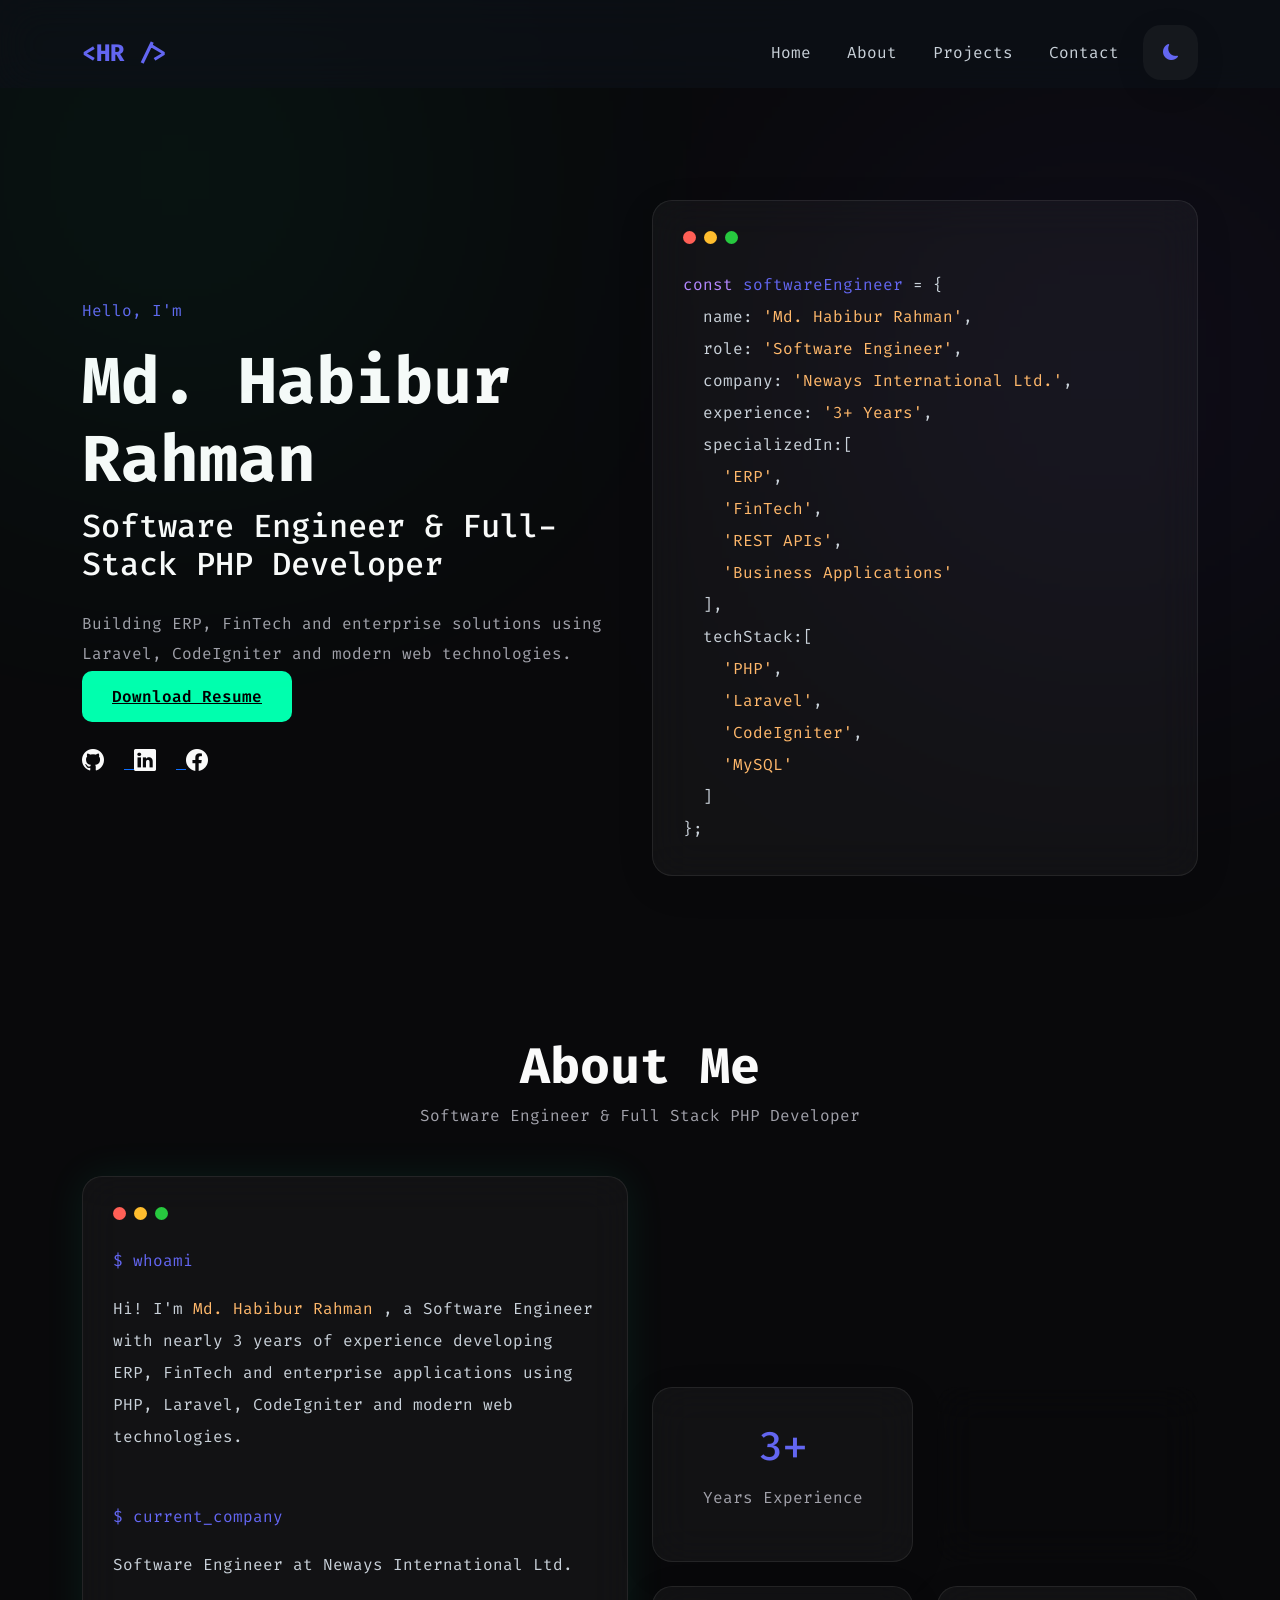
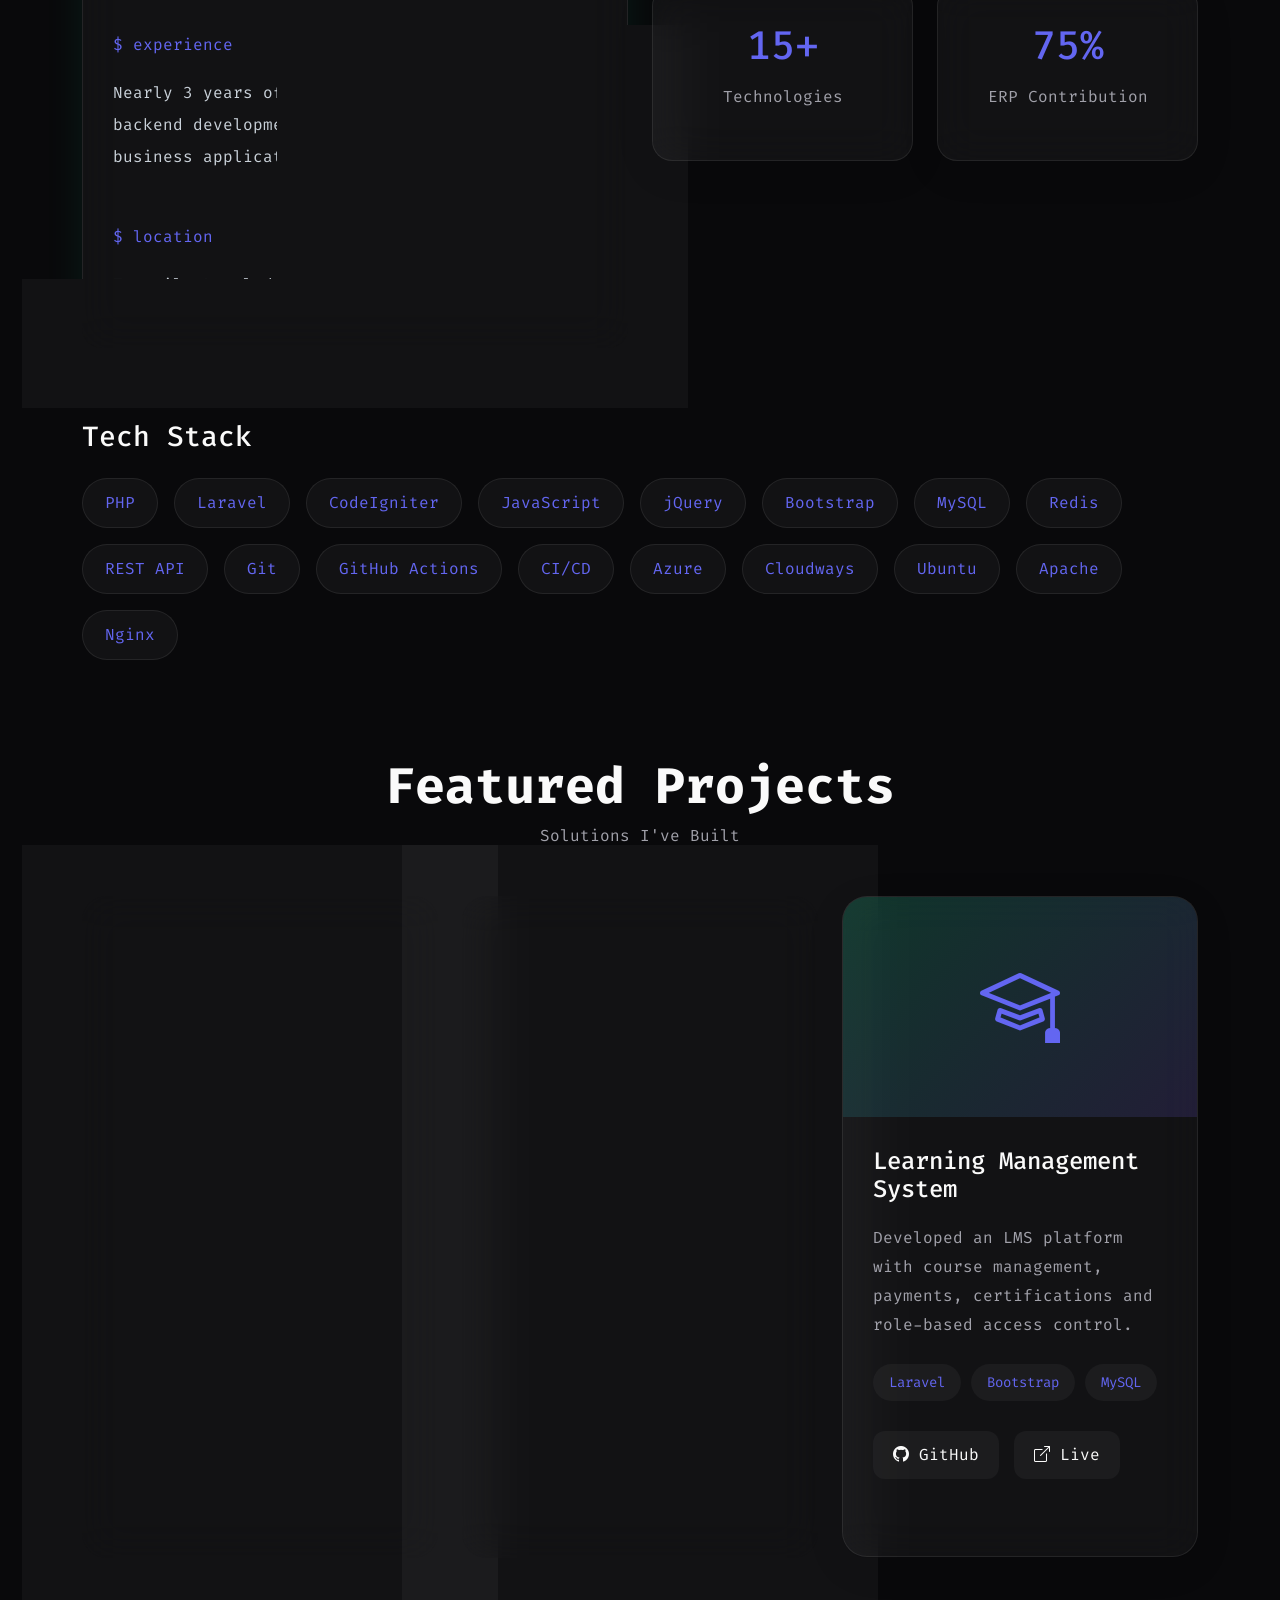
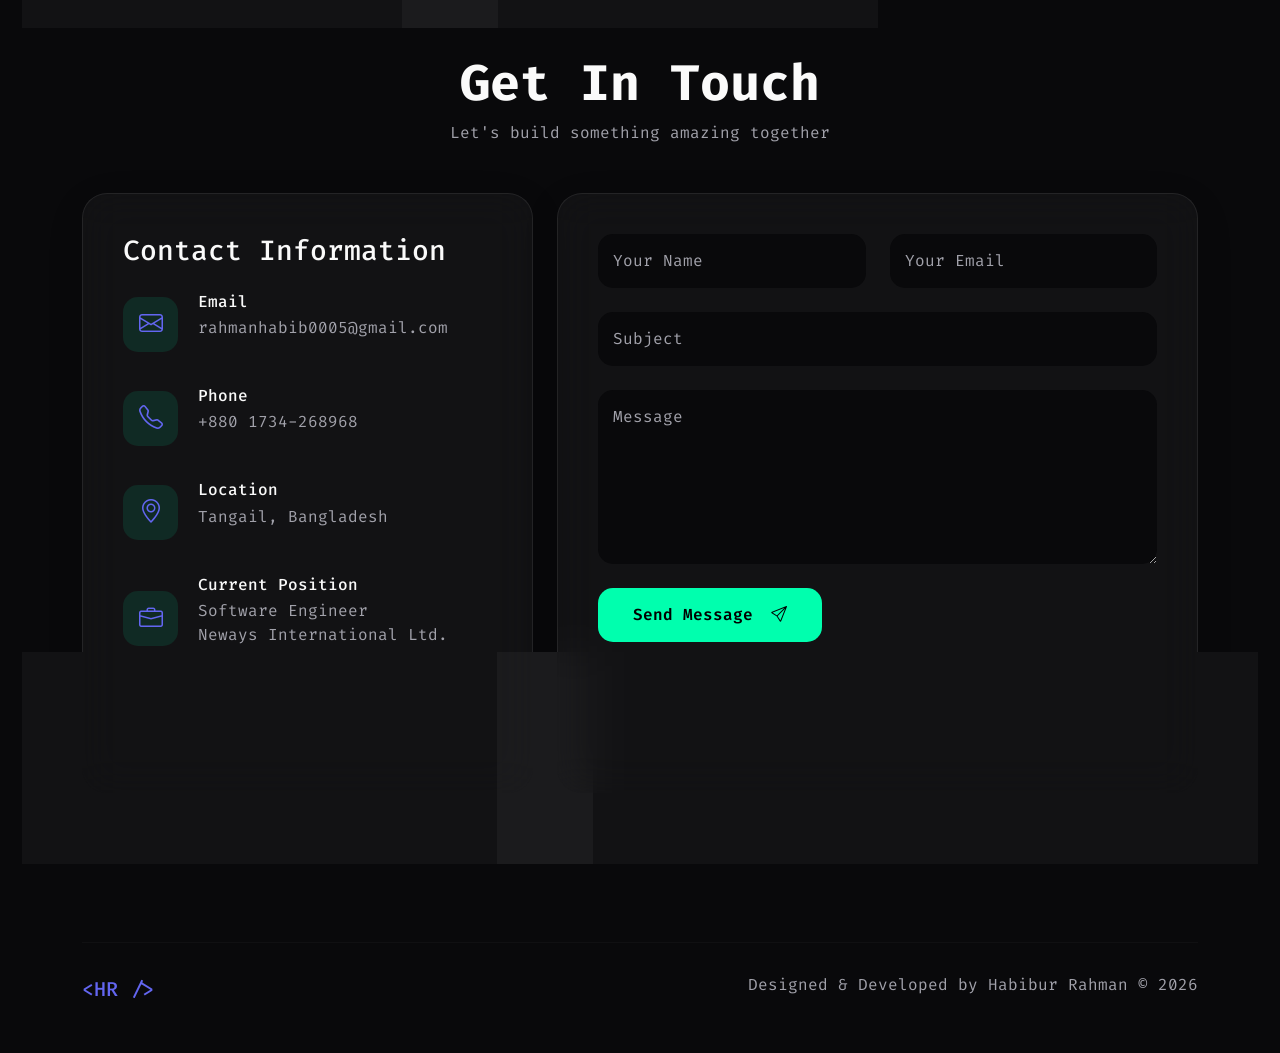
==== commit f293c491: "updated rahmanhabib0005 portfolio" ====
--- a/index.html
+++ b/index.html
@@ -678,7 +678,7 @@
 
                 <!-- Smart IoT Solutions -->
 
-                <div class="col-lg-4 col-md-6">
+                <!-- <div class="col-lg-4 col-md-6">
 
                     <div class="project-card">
 
@@ -732,7 +732,7 @@
 
                     </div>
 
-                </div>
+                </div> -->
 
             </div>
 
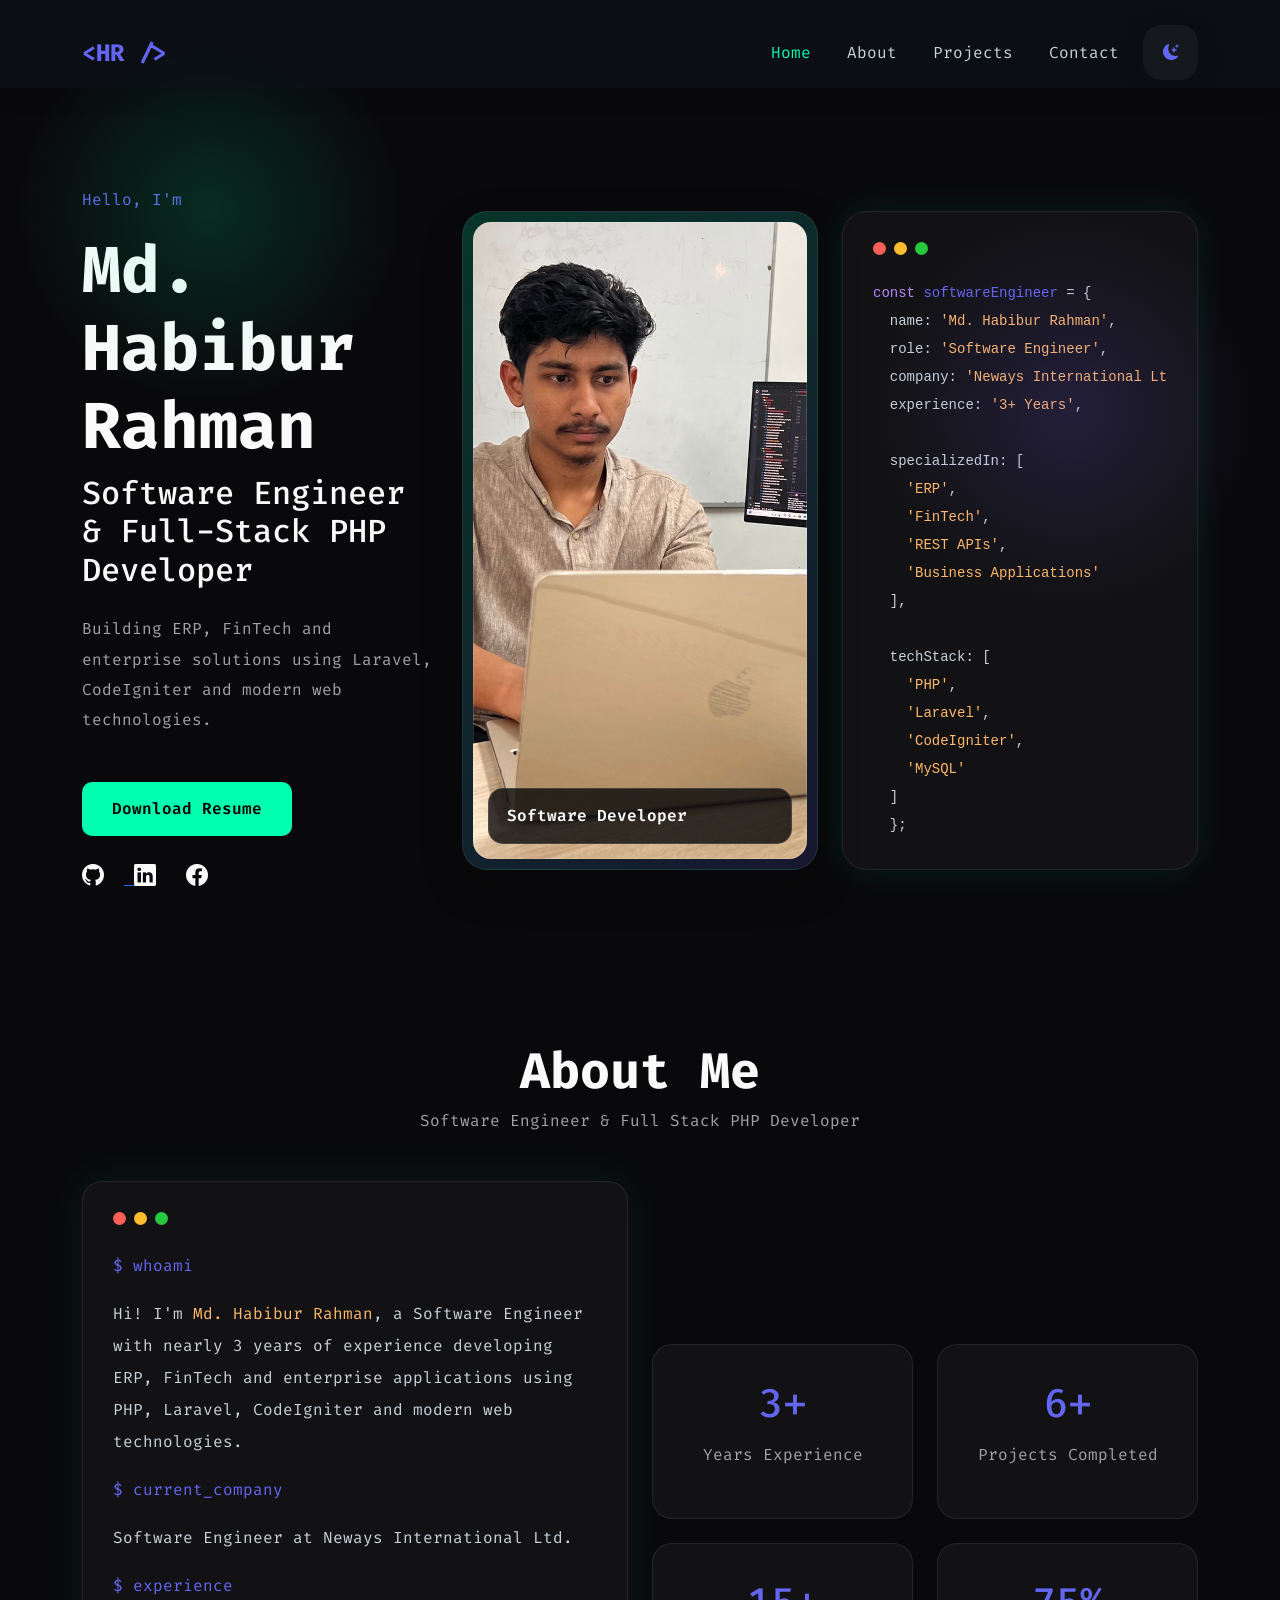
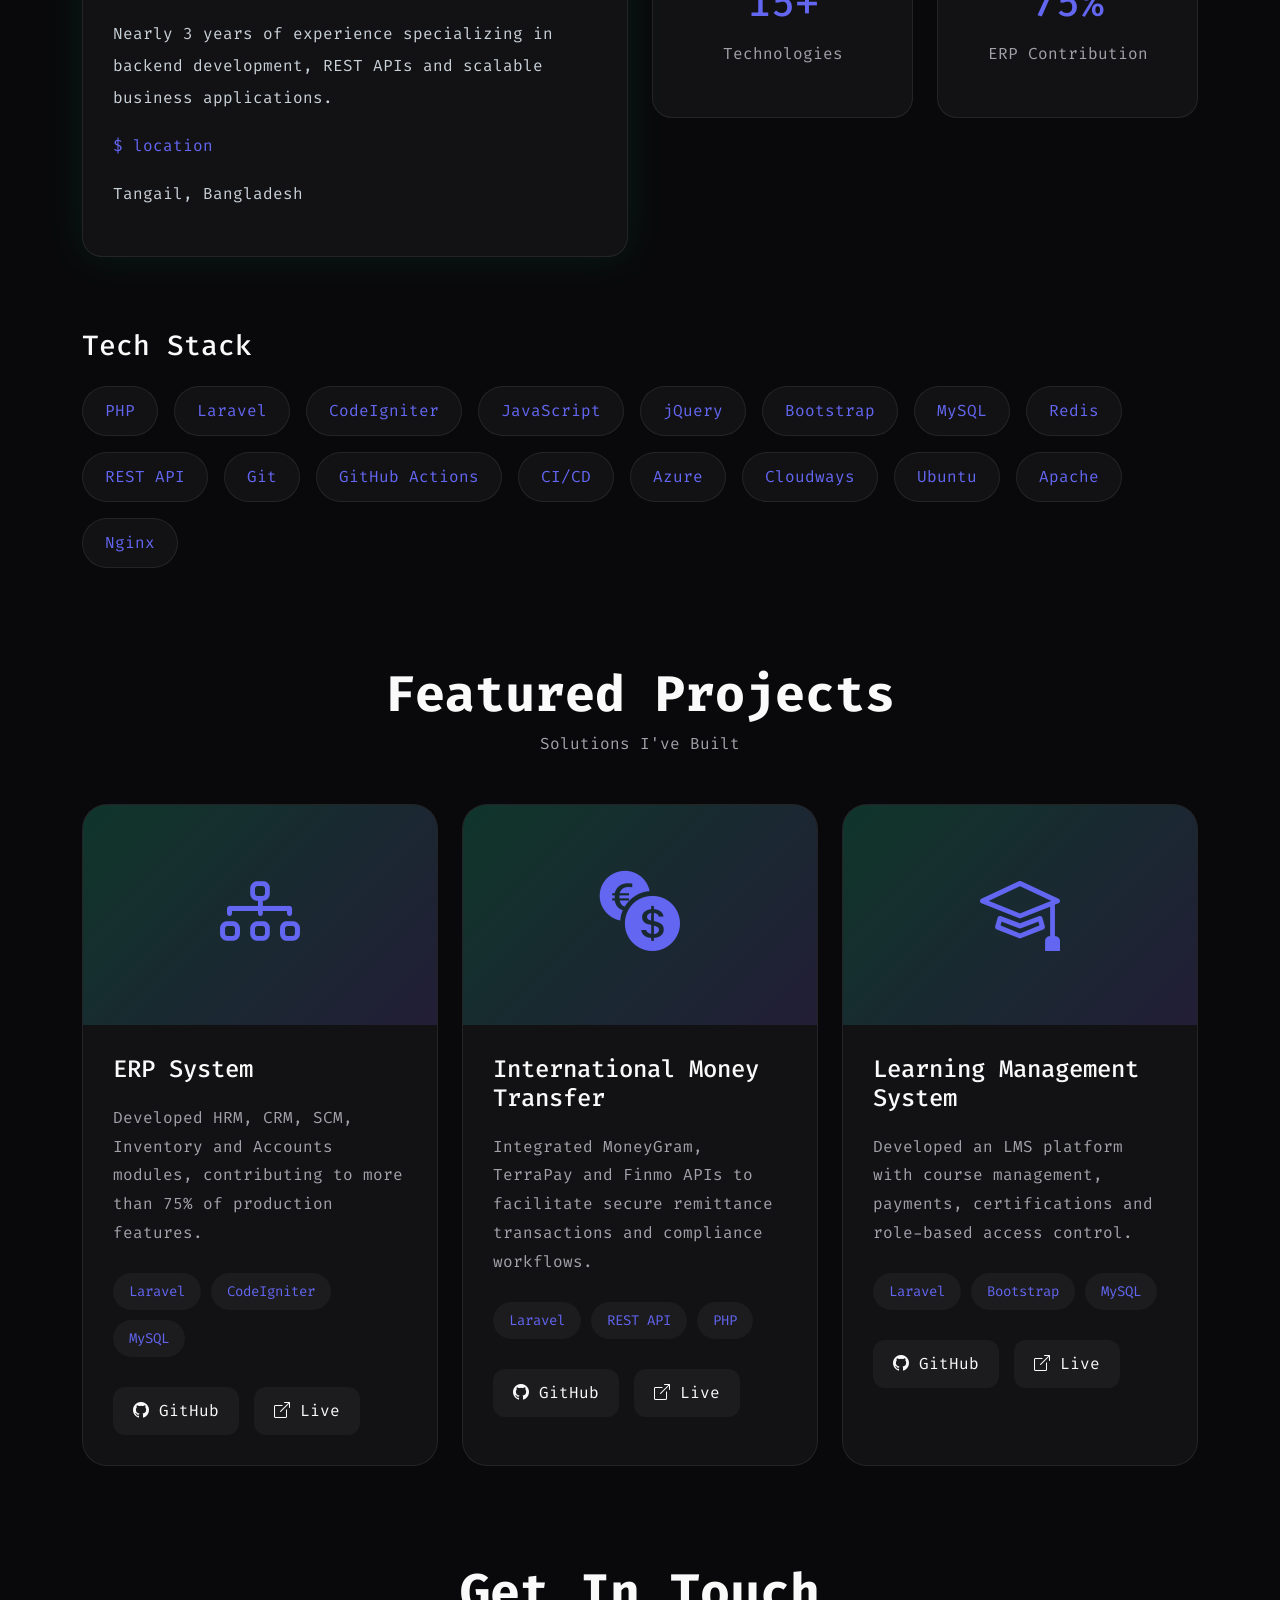
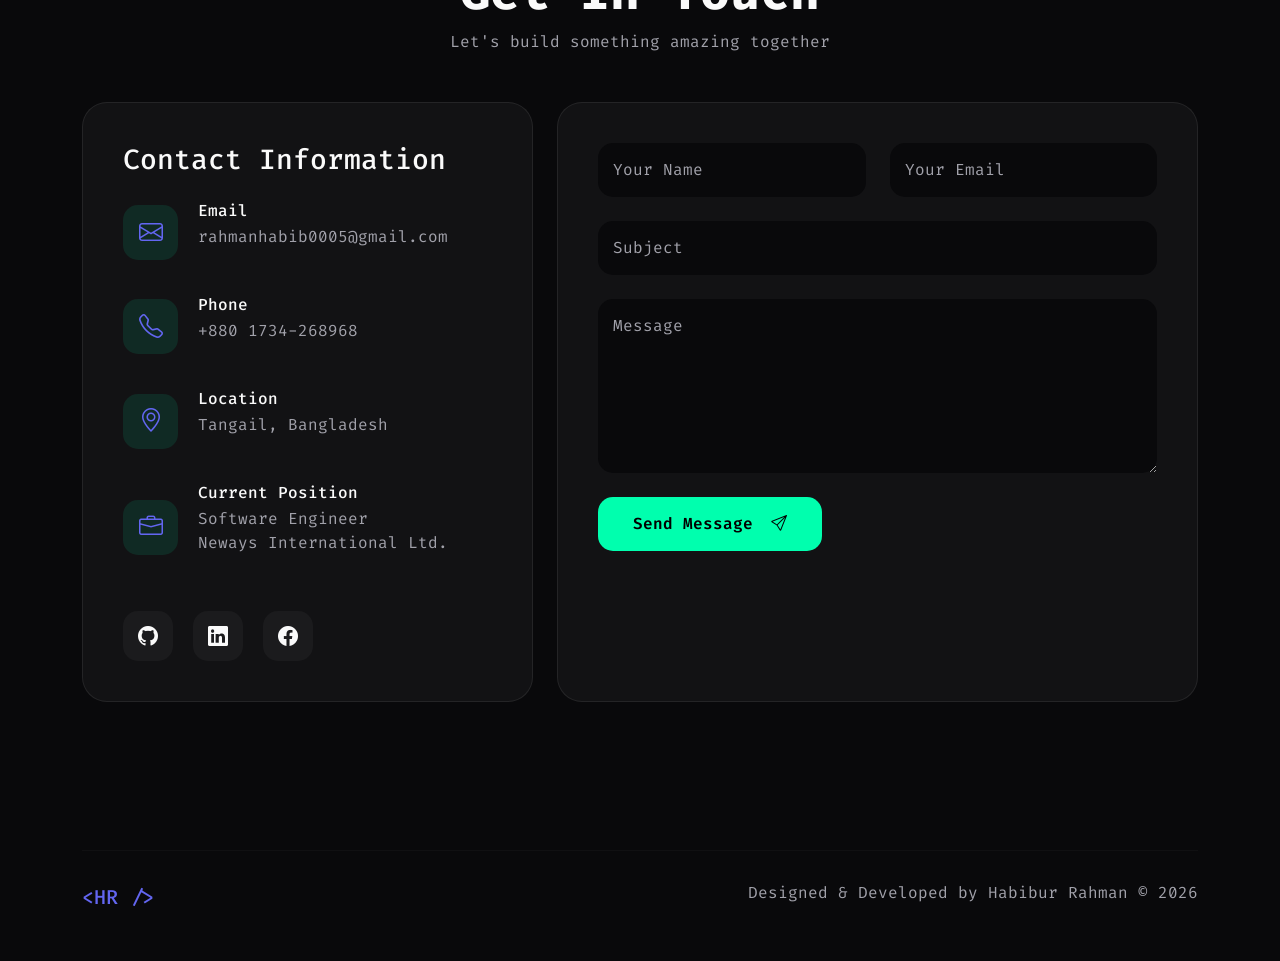
==== commit 72d2d685: "Updated Portfolio" ====
--- a/index.html
+++ b/index.html
@@ -1,1008 +1,381 @@
-<!DOCTYPE html>
-<html lang="en">
-
-<head>
-    <meta charset="UTF-8">
-    <meta name="viewport" content="width=device-width, initial-scale=1.0">
-
-    <title>Habibur Rahman's Portfolio</title>
-
-    <!-- Bootstrap -->
-    <link href="https://cdn.jsdelivr.net/npm/bootstrap@5.3.3/dist/css/bootstrap.min.css" rel="stylesheet">
-
-    <!-- Bootstrap Icons -->
-    <link rel="stylesheet" href="https://cdn.jsdelivr.net/npm/bootstrap-icons@1.11.3/font/bootstrap-icons.min.css">
-
-    <!-- Google Font -->
-    <link rel="preconnect" href="https://fonts.googleapis.com">
-    <link href="https://fonts.googleapis.com/css2?family=Fira+Code:wght@300;400;500;600&display=swap" rel="stylesheet">
-
-    <!-- Custom CSS -->
-    <link rel="stylesheet" href="style.css">
-</head>
-
-<body>
-
-    <div class="blur1"></div>
-    <div class="blur2"></div>
-
-    <!-- Navbar -->
-
-    <nav class="navbar navbar-expand-lg">
-
-        <div class="container">
-
-            <a class="navbar-brand" href="#">
-                &lt;HR /&gt;
-            </a>
-
-            <button class="navbar-toggler bg-light" data-bs-toggle="collapse" data-bs-target="#menu">
-
-                <span class="navbar-toggler-icon"></span>
-
-            </button>
-
-            <div class="collapse navbar-collapse" id="menu">
-
-                <ul class="navbar-nav ms-auto align-items-center">
-
-                    <li class="nav-item">
-                        <a class="nav-link" href="#">Home</a>
-                    </li>
-
-                    <li class="nav-item">
-                        <a class="nav-link" href="#about">About</a>
-                    </li>
-
-                    <li class="nav-item">
-                        <a class="nav-link" href="#projects">Projects</a>
-                    </li>
-
-                    <li class="nav-item">
-                        <a class="nav-link" href="#contact">Contact</a>
-                    </li>
-
-                    <li class="nav-item ms-3">
-
-                        <button id="themeToggle" class="theme-switch">
-
-                            <i class="bi bi-moon-fill"></i>
-
-                        </button>
-
-                    </li>
-
-                </ul>
-
-            </div>
-
-        </div>
-
-    </nav>
-
-
-
-    <!-- Hero -->
-
-    <section class="hero">
-
-        <div class="container">
-
-            <div class="row align-items-center">
-
-                <!-- Left -->
-
-                <div class="col-lg-6">
-
-                    <p class="subtitle">
-                        Hello, I'm
-                    </p>
-
-                    <h1>
-                        Md. Habibur Rahman
-                    </h1>
-
-                    <h2>
-
-                        Software Engineer &
-                        <span>
-                            Full-Stack PHP Developer
-                        </span>
-
-                    </h2>
-
-                    <p class="desc">
-
-                        Building ERP, FinTech and enterprise solutions
-                        using Laravel, CodeIgniter and modern web
-                        technologies.
-
-                    </p>
-
-                    <a href="assets/Habibur Rahman Resume ATS Friendly.pdf" class="main-btn" target="_blank">
-
-                        Download Resume
-
-                    </a>
-
-                    <div class="socials">
-
-                        <a href="https://github.com/rahmanhabib0005" target="_blank">
-
-                            <i class="bi bi-github"></i>
-
-                        </a>
-
-                        <a href="#">
-
-                            <i class="bi bi-linkedin"></i>
-
-                        </a>
-
-                        <a href="#">
-
-                            <i class="bi bi-facebook"></i>
-
-                        </a>
-
-                    </div>
-
-                </div>
-
-
-                <!-- Right -->
-
-                <div class="col-lg-6">
-
-                    <div class="code-box">
-
-                        <div class="d-flex gap-2">
-
-                            <div class="dot red"></div>
-                            <div class="dot yellow"></div>
-                            <div class="dot green"></div>
-
-                        </div>
-
-                        <div class="code">
-
-                            <span class="purple">const</span>
-                            <span class="green-text">softwareEngineer</span> = {
-
-                            <br>
-
-                            &nbsp;&nbsp;name:
-                            <span class="orange">'Md. Habibur Rahman'</span>,
-
-                            <br>
-
-                            &nbsp;&nbsp;role:
-                            <span class="orange">'Software Engineer'</span>,
-
-                            <br>
-
-                            &nbsp;&nbsp;company:
-                            <span class="orange">'Neways International Ltd.'</span>,
-
-                            <br>
-
-                            &nbsp;&nbsp;experience:
-                            <span class="orange">'3+ Years'</span>,
-
-                            <br>
-
-                            &nbsp;&nbsp;specializedIn:[
-
-                            <br>
-
-                            &nbsp;&nbsp;&nbsp;&nbsp;<span class="orange">'ERP'</span>,
-
-                            <br>
-
-                            &nbsp;&nbsp;&nbsp;&nbsp;<span class="orange">'FinTech'</span>,
-
-                            <br>
-
-                            &nbsp;&nbsp;&nbsp;&nbsp;<span class="orange">'REST APIs'</span>,
-
-                            <br>
-
-                            &nbsp;&nbsp;&nbsp;&nbsp;<span class="orange">'Business Applications'</span>
-
-                            <br>
-
-                            &nbsp;&nbsp;],
-
-                            <br>
-
-                            &nbsp;&nbsp;techStack:[
-
-                            <br>
-
-                            &nbsp;&nbsp;&nbsp;&nbsp;<span class="orange">'PHP'</span>,
-
-                            <br>
-
-                            &nbsp;&nbsp;&nbsp;&nbsp;<span class="orange">'Laravel'</span>,
-
-                            <br>
-
-                            &nbsp;&nbsp;&nbsp;&nbsp;<span class="orange">'CodeIgniter'</span>,
-
-                            <br>
-
-                            &nbsp;&nbsp;&nbsp;&nbsp;<span class="orange">'MySQL'</span>
-
-                            <br>
-
-                            &nbsp;&nbsp;]
-
-                            <br>
-
-                            };
-
-                        </div>
-
-                    </div>
-
-                </div>
-
-            </div>
-
-        </div>
-
-    </section>
-
-
-    <!-- About Section -->
-
-    <section id="about" class="about py-5">
-
-        <div class="container">
-
-            <div class="text-center mb-5">
-
-                <h2 class="section-title">
-                    About Me
-                </h2>
-
-                <p class="section-subtitle">
-                    Software Engineer & Full Stack PHP Developer
-                </p>
-
-            </div>
-
-            <div class="row align-items-center">
-
-                <!-- Left Side -->
-
-                <div class="col-lg-6 mb-4">
-
-                    <div class="terminal-card">
-
-                        <div class="terminal-header d-flex gap-2">
-
-                            <div class="dot red"></div>
-                            <div class="dot yellow"></div>
-                            <div class="dot green"></div>
-
-                        </div>
-
-                        <div class="terminal-body">
-
-                            <p>
-                                <span class="green-text">$ whoami</span>
-                            </p>
-
-                            <p>
-
-                                Hi! I'm
-                                <span class="orange">
-                                    Md. Habibur Rahman
-                                </span>,
-
-                                a Software Engineer with nearly 3 years of
-                                experience developing ERP, FinTech and
-                                enterprise applications using PHP,
-                                Laravel, CodeIgniter and modern web technologies.
-
-                            </p>
-
-                            <br>
-
-                            <p>
-                                <span class="green-text">$ current_company</span>
-                            </p>
-
-                            <p>
-                                Software Engineer at
-                                Neways International Ltd.
-                            </p>
-
-                            <br>
-
-                            <p>
-                                <span class="green-text">$ experience</span>
-                            </p>
-
-                            <p>
-
-                                Nearly 3 years of experience specializing in
-                                backend development, REST APIs and scalable
-                                business applications.
-
-                            </p>
-
-                            <br>
-
-                            <p>
-                                <span class="green-text">$ location</span>
-                            </p>
-
-                            <p>
-                                Tangail, Bangladesh 🇧🇩
-                            </p>
-
-                        </div>
-
-                    </div>
-
-                </div>
-
-                <!-- Right Side -->
-
-                <div class="col-lg-6">
-
-                    <div class="row g-4">
-
-                        <div class="col-6">
-
-                            <div class="stat-card">
-
-                                <h3>
-                                    3+
-                                </h3>
-
-                                <p>
-                                    Years Experience
-                                </p>
-
-                            </div>
-
-                        </div>
-
-                        <div class="col-6">
-
-                            <div class="stat-card">
-
-                                <h3>
-                                    6+
-                                </h3>
-
-                                <p>
-                                    Projects Completed
-                                </p>
-
-                            </div>
-
-                        </div>
-
-                        <div class="col-6">
-
-                            <div class="stat-card">
-
-                                <h3>
-                                    15+
-                                </h3>
-
-                                <p>
-                                    Technologies
-                                </p>
-
-                            </div>
-
-                        </div>
-
-                        <div class="col-6">
-
-                            <div class="stat-card">
-
-                                <h3>
-                                    75%
-                                </h3>
-
-                                <p>
-                                    ERP Contribution
-                                </p>
-
-                            </div>
-
-                        </div>
-
-                    </div>
-
-                </div>
-
-            </div>
-
-            <!-- Skills -->
-
-            <div class="skills-area mt-5">
-
-                <h3 class="mb-4">
-                    Tech Stack
-                </h3>
-
-                <div class="d-flex flex-wrap gap-3">
-
-                    <span class="skill-badge">PHP</span>
-
-                    <span class="skill-badge">Laravel</span>
-
-                    <span class="skill-badge">CodeIgniter</span>
-
-                    <span class="skill-badge">JavaScript</span>
-
-                    <span class="skill-badge">jQuery</span>
-
-                    <span class="skill-badge">Bootstrap</span>
-
-                    <span class="skill-badge">MySQL</span>
-
-                    <span class="skill-badge">Redis</span>
-
-                    <span class="skill-badge">REST API</span>
-
-                    <span class="skill-badge">Git</span>
-
-                    <span class="skill-badge">GitHub Actions</span>
-
-                    <span class="skill-badge">CI/CD</span>
-
-                    <span class="skill-badge">Azure</span>
-
-                    <span class="skill-badge">Cloudways</span>
-
-                    <span class="skill-badge">Ubuntu</span>
-
-                    <span class="skill-badge">Apache</span>
-
-                    <span class="skill-badge">Nginx</span>
-
-                </div>
-
-            </div>
-
-        </div>
-
-    </section>
-
-
-    <!-- Projects -->
-
-
-    <section id="projects" class="projects py-5">
-
-        <div class="container">
-
-            <div class="text-center mb-5">
-
-                <h2 class="section-title">
-                    Featured Projects
-                </h2>
-
-                <p class="section-subtitle">
-                    Solutions I've Built
-                </p>
-
-            </div>
-
-            <div class="row g-4">
-
-                <!-- ERP System -->
-
-                <div class="col-lg-4 col-md-6">
-
-                    <div class="project-card">
-
-                        <div class="project-image">
-
-                            <i class="bi bi-diagram-3"></i>
-
-                        </div>
-
-                        <div class="project-body">
-
-                            <h4>
-                                ERP System
-                            </h4>
-
-                            <p>
-                                Developed HRM, CRM, SCM, Inventory and Accounts
-                                modules, contributing to more than 75% of
-                                production features.
-                            </p>
-
-                            <div class="project-tech">
-
-                                <span>Laravel</span>
-                                <span>CodeIgniter</span>
-                                <span>MySQL</span>
-
-                            </div>
-
-                            <div class="project-links">
-
-                                <a href="#" class="project-btn">
-
-                                    <i class="bi bi-github"></i>
-
-                                    GitHub
-
-                                </a>
-
-                                <a href="#" class="project-btn">
-
-                                    <i class="bi bi-box-arrow-up-right"></i>
-
-                                    Live
-
-                                </a>
-
-                            </div>
-
-                        </div>
-
-                    </div>
-
-                </div>
-
-
-                <!-- International Money Transfer -->
-
-                <div class="col-lg-4 col-md-6">
-
-                    <div class="project-card">
-
-                        <div class="project-image">
-
-                            <i class="bi bi-currency-exchange"></i>
-
-                        </div>
-
-                        <div class="project-body">
-
-                            <h4>
-                                International Money Transfer
-                            </h4>
-
-                            <p>
-                                Integrated MoneyGram, TerraPay and Finmo APIs
-                                to facilitate secure remittance transactions
-                                and compliance workflows.
-                            </p>
-
-                            <div class="project-tech">
-
-                                <span>Laravel</span>
-                                <span>REST API</span>
-                                <span>PHP</span>
-
-                            </div>
-
-                            <div class="project-links">
-
-                                <a href="#" class="project-btn">
-
-                                    <i class="bi bi-github"></i>
-
-                                    GitHub
-
-                                </a>
-
-                                <a href="#" class="project-btn">
-
-                                    <i class="bi bi-box-arrow-up-right"></i>
-
-                                    Live
-
-                                </a>
-
-                            </div>
-
-                        </div>
-
-                    </div>
-
-                </div>
-
-
-                <!-- Learning Management System -->
-
-                <div class="col-lg-4 col-md-6">
-
-                    <div class="project-card">
-
-                        <div class="project-image">
-
-                            <i class="bi bi-mortarboard"></i>
-
-                        </div>
-
-                        <div class="project-body">
-
-                            <h4>
-                                Learning Management System
-                            </h4>
-
-                            <p>
-                                Developed an LMS platform with course
-                                management, payments, certifications and
-                                role-based access control.
-                            </p>
-
-                            <div class="project-tech">
-
-                                <span>Laravel</span>
-                                <span>Bootstrap</span>
-                                <span>MySQL</span>
-
-                            </div>
-
-                            <div class="project-links">
-
-                                <a href="#" class="project-btn">
-
-                                    <i class="bi bi-github"></i>
-
-                                    GitHub
-
-                                </a>
-
-                                <a href="#" class="project-btn">
-
-                                    <i class="bi bi-box-arrow-up-right"></i>
-
-                                    Live
-
-                                </a>
-
-                            </div>
-
-                        </div>
-
-                    </div>
-
-                </div>
-
-
-                <!-- Smart IoT Solutions -->
-
-                <!-- <div class="col-lg-4 col-md-6">
-
-                    <div class="project-card">
-
-                        <div class="project-image">
-
-                            <i class="bi bi-cpu"></i>
-
-                        </div>
-
-                        <div class="project-body">
-
-                            <h4>
-                                Smart IoT Solutions
-                            </h4>
-
-                            <p>
-                                Built monitoring and automation solutions
-                                for smart devices with real-time dashboard
-                                and data processing capabilities.
-                            </p>
-
-                            <div class="project-tech">
-
-                                <span>CodeIgniter</span>
-                                <span>JavaScript</span>
-                                <span>MySQL</span>
-
-                            </div>
-
-                            <div class="project-links">
-
-                                <a href="#" class="project-btn">
-
-                                    <i class="bi bi-github"></i>
-
-                                    GitHub
-
-                                </a>
-
-                                <a href="#" class="project-btn">
-
-                                    <i class="bi bi-box-arrow-up-right"></i>
-
-                                    Live
-
-                                </a>
-
-                            </div>
-
-                        </div>
-
-                    </div>
-
-                </div> -->
-
-            </div>
-
-        </div>
-
-    </section>
-
-
-
-    <!-- Contact Section -->
-
-    <section id="contact" class="contact py-5">
-
-        <div class="container">
-
-            <div class="text-center mb-5">
-
-                <h2 class="section-title">
-                    Get In Touch
-                </h2>
-
-                <p class="section-subtitle">
-                    Let's build something amazing together
-                </p>
-
-            </div>
-
-            <div class="row g-4">
-
-                <!-- Contact Info -->
-
-                <div class="col-lg-5">
-
-                    <div class="contact-card">
-
-                        <h3 class="mb-4">
-                            Contact Information
-                        </h3>
-
-                        <div class="contact-item">
-
-                            <div class="icon-box">
-                                <i class="bi bi-envelope"></i>
-                            </div>
-
-                            <div>
-                                <h6>Email</h6>
-                                <p>
-                                    rahmanhabib0005@gmail.com
-                                </p>
-                            </div>
-
-                        </div>
-
-                        <div class="contact-item">
-
-                            <div class="icon-box">
-                                <i class="bi bi-telephone"></i>
-                            </div>
-
-                            <div>
-                                <h6>Phone</h6>
-                                <p>
-                                    +880 1734-268968
-                                </p>
-                            </div>
-
-                        </div>
-
-                        <div class="contact-item">
-
-                            <div class="icon-box">
-                                <i class="bi bi-geo-alt"></i>
-                            </div>
-
-                            <div>
-                                <h6>Location</h6>
-                                <p>
-                                    Tangail, Bangladesh
-                                </p>
-                            </div>
-
-                        </div>
-
-                        <div class="contact-item">
-
-                            <div class="icon-box">
-                                <i class="bi bi-briefcase"></i>
-                            </div>
-
-                            <div>
-                                <h6>Current Position</h6>
-                                <p>
-                                    Software Engineer<br>
-                                    Neways International Ltd.
-                                </p>
-                            </div>
-
-                        </div>
-
-                        <div class="social-contact">
-
-                            <a href="https://github.com/rahmanhabib0005" target="_blank">
-                                <i class="bi bi-github"></i>
-                            </a>
-
-                            <a href="#" target="_blank">
-                                <i class="bi bi-linkedin"></i>
-                            </a>
-
-                            <a href="#" target="_blank">
-                                <i class="bi bi-facebook"></i>
-                            </a>
-
-                        </div>
-
-                    </div>
-
-                </div>
-
-                <!-- Form -->
-
-                <div class="col-lg-7">
-
-                    <div class="contact-card">
-
-                        <form>
-
-                            <div class="row">
-
-                                <div class="col-md-6 mb-4">
-
-                                    <input type="text" class="form-control custom-input" placeholder="Your Name">
-
-                                </div>
-
-                                <div class="col-md-6 mb-4">
-
-                                    <input type="email" class="form-control custom-input" placeholder="Your Email">
-
-                                </div>
-
-                            </div>
-
-                            <div class="mb-4">
-
-                                <input type="text" class="form-control custom-input" placeholder="Subject">
-
-                            </div>
-
-                            <div class="mb-4">
-
-                                <textarea rows="6" class="form-control custom-input" placeholder="Message"></textarea>
-
-                            </div>
-
-                            <button class="send-btn">
-
-                                Send Message
-
-                                <i class="bi bi-send ms-2"></i>
-
-                            </button>
-
-                        </form>
-
-                    </div>
-
-                </div>
-
-            </div>
-
-        </div>
-
-    </section>
-
-
-
-    <!-- Footer -->
-
-    <footer>
-
-        <div class="container">
-
-            <hr>
-
-            <div class="footer-content">
-
-                <h5>
-                    &lt;HR /&gt;
-                </h5>
-
-                <p>
-                    Designed & Developed by Habibur Rahman © 2026
-                </p>
-
-            </div>
-
-        </div>
-
-    </footer>
-
-
-    <!-- Loader -->
-
-    <div class="loader-wrapper">
-        <div class="loader"></div>
-    </div>
-
-    <!-- Back To Top -->
-
-    <button id="topBtn">
-        <i class="bi bi-arrow-up"></i>
-    </button>
-
-    <!-- Particles -->
-
-    <div class="particles">
-        <span></span>
-        <span></span>
-        <span></span>
-        <span></span>
-        <span></span>
-    </div>
-
-    <script src="script.js"></script>
-    <script>
-
-        const text = [
-            "PHP Developer",
-            "Laravel Developer",
-            "Full Stack Developer"
-        ];
-
-        let count = 0;
-        let index = 0;
-        let currentText = "";
-        let letter = "";
-
-        (function type() {
-
-            if (count === text.length) {
-                count = 0;
-            }
-
-            currentText = text[count];
-
-            letter = currentText.slice(0, ++index);
-
-            document.getElementById("typing").textContent = letter;
-
-            if (letter.length === currentText.length) {
-
-                count++;
-                index = 0;
-
-                setTimeout(type, 1200);
-
-            } else {
-
-                setTimeout(type, 100);
-
-            }
-
-        })();
-
-    </script>
-
-    <script src="https://cdn.jsdelivr.net/npm/bootstrap@5.3.3/dist/js/bootstrap.bundle.min.js"></script>
-
-</body>
-
-</html>+<!doctype html>
+<html lang="en">
+<head>
+  <meta charset="utf-8">
+  <meta name="viewport" content="width=device-width, initial-scale=1">
+  <meta name="description" content="Portfolio of Md. Habibur Rahman, Software Engineer and Full-Stack PHP Developer.">
+  <title>Habibur Rahman's Portfolio</title>
+
+  <script src="cdn-links.js"></script>
+  <link href="style.css" rel="stylesheet">
+</head>
+<body>
+  <div class="blur1" aria-hidden="true"></div>
+  <div class="blur2" aria-hidden="true"></div>
+
+  <nav class="navbar navbar-expand-lg" aria-label="Primary navigation">
+    <div class="container">
+      <button class="navbar-brand border-0 bg-transparent p-0" type="button" data-scroll-target="home" aria-label="Habibur Rahman home">&lt;HR /&gt;</button>
+      <button class="navbar-toggler bg-light menu-toggle" type="button" aria-expanded="false" aria-label="Toggle navigation">
+        <span class="navbar-toggler-icon"></span>
+      </button>
+      <div class="collapse navbar-collapse menu-panel">
+        <ul class="navbar-nav ms-auto align-items-center">
+          <li class="nav-item"><button class="nav-link border-0 bg-transparent" type="button" data-scroll-target="home">Home</button></li>
+          <li class="nav-item"><button class="nav-link border-0 bg-transparent" type="button" data-scroll-target="about">About</button></li>
+          <li class="nav-item"><button class="nav-link border-0 bg-transparent" type="button" data-scroll-target="projects">Projects</button></li>
+          <li class="nav-item"><button class="nav-link border-0 bg-transparent" type="button" data-scroll-target="contact">Contact</button></li>
+          <li class="nav-item ms-3">
+            <button class="theme-switch" type="button" aria-label="Toggle color theme">
+              <i class="bi bi-moon-fill" aria-hidden="true"></i>
+            </button>
+          </li>
+        </ul>
+      </div>
+    </div>
+  </nav>
+
+  <main>
+    
+    <section class="hero" data-section="home">
+      <div class="container">
+          <div class="row align-items-center gy-5">
+            <div class="col-lg-4">
+                <p class="subtitle">Hello, I'm</p>
+
+                <h1>Md. Habibur Rahman</h1>
+
+                <h2>
+                    Software Engineer &
+                    <span class="typing-text">
+                        Full-Stack PHP Developer
+                    </span>
+                </h2>
+
+                <p class="desc">
+                    Building ERP, FinTech and enterprise solutions using Laravel,
+                    CodeIgniter and modern web technologies.
+                </p>
+
+                <a class="main-btn d-inline-block text-decoration-none"
+                  href="assets/Habibur Rahman Resume ATS Friendly.pdf"
+                  target="_blank">
+                    Download Resume
+                </a>
+
+                <div class="socials mt-4">
+                    <a href="https://github.com/rahmanhabib0005" target="_blank">
+                        <i class="bi bi-github"></i>
+                    </a>
+
+                    <button type="button">
+                        <i class="bi bi-linkedin"></i>
+                    </button>
+
+                    <button type="button">
+                        <i class="bi bi-facebook"></i>
+                    </button>
+                </div>
+            </div>
+            <div class="col-lg-8">
+                <div class="row g-4">
+                  <div class="col-lg-6 d-flex">
+                      <figure class="personal-card w-100">
+                          <img
+                              src="assets/personal.jpg"
+                              alt="Md. Habibur Rahman">
+
+                          <figcaption>
+                              <span>Software Developer</span>
+                          </figcaption>
+                      </figure>
+                  </div>
+                    <div class="col-lg-6 d-flex">
+                        <div class="code-box w-100">
+                            <div class="d-flex gap-2 mb-4">
+                                <div class="dot red"></div>
+                                <div class="dot yellow"></div>
+                                <div class="dot green"></div>
+                            </div>
+  <pre class="code mb-0"><code><span class="purple">const</span> <span class="green-text">softwareEngineer</span> = {
+  name: <span class="orange">'Md. Habibur Rahman'</span>,
+  role: <span class="orange">'Software Engineer'</span>,
+  company: <span class="orange">'Neways International Ltd.'</span>,
+  experience: <span class="orange">'3+ Years'</span>,
+
+  specializedIn: [
+    <span class="orange">'ERP'</span>,
+    <span class="orange">'FinTech'</span>,
+    <span class="orange">'REST APIs'</span>,
+    <span class="orange">'Business Applications'</span>
+  ],
+
+  techStack: [
+    <span class="orange">'PHP'</span>,
+    <span class="orange">'Laravel'</span>,
+    <span class="orange">'CodeIgniter'</span>,
+    <span class="orange">'MySQL'</span>
+  ]
+  };</code></pre>
+
+                        </div>
+                    </div>
+                </div>
+            </div>
+          </div>
+      </div>
+    </section>
+    
+    <section class="about py-5" data-section="about">
+      <div class="container">
+        <div class="text-center mb-5">
+          <h2 class="section-title">About Me</h2>
+          <p class="section-subtitle">Software Engineer & Full Stack PHP Developer</p>
+        </div>
+
+        <div class="row align-items-center">
+          <div class="col-lg-6 mb-4">
+            <div class="terminal-card">
+              <div class="terminal-header d-flex gap-2" aria-hidden="true">
+                <div class="dot red"></div>
+                <div class="dot yellow"></div>
+                <div class="dot green"></div>
+              </div>
+              <div class="terminal-body">
+                <p><span class="green-text">$ whoami</span></p>
+                <p>Hi! I'm <span class="orange">Md. Habibur Rahman</span>, a Software Engineer with nearly 3 years of experience developing ERP, FinTech and enterprise applications using PHP, Laravel, CodeIgniter and modern web technologies.</p>
+                <p><span class="green-text">$ current_company</span></p>
+                <p>Software Engineer at Neways International Ltd.</p>
+                <p><span class="green-text">$ experience</span></p>
+                <p>Nearly 3 years of experience specializing in backend development, REST APIs and scalable business applications.</p>
+                <p><span class="green-text">$ location</span></p>
+                <p>Tangail, Bangladesh</p>
+              </div>
+            </div>
+          </div>
+
+          <div class="col-lg-6">
+            <div class="row g-4">
+              <div class="col-6">
+                <div class="stat-card">
+                  <h3>3+</h3>
+                  <p>Years Experience</p>
+                </div>
+              </div>
+              <div class="col-6">
+                <div class="stat-card">
+                  <h3>6+</h3>
+                  <p>Projects Completed</p>
+                </div>
+              </div>
+              <div class="col-6">
+                <div class="stat-card">
+                  <h3>15+</h3>
+                  <p>Technologies</p>
+                </div>
+              </div>
+              <div class="col-6">
+                <div class="stat-card">
+                  <h3>75%</h3>
+                  <p>ERP Contribution</p>
+                </div>
+              </div>
+            </div>
+          </div>
+        </div>
+
+        <div class="skills-area mt-5">
+          <h3 class="mb-4">Tech Stack</h3>
+          <div class="d-flex flex-wrap gap-3">
+            <span class="skill-badge">PHP</span>
+            <span class="skill-badge">Laravel</span>
+            <span class="skill-badge">CodeIgniter</span>
+            <span class="skill-badge">JavaScript</span>
+            <span class="skill-badge">jQuery</span>
+            <span class="skill-badge">Bootstrap</span>
+            <span class="skill-badge">MySQL</span>
+            <span class="skill-badge">Redis</span>
+            <span class="skill-badge">REST API</span>
+            <span class="skill-badge">Git</span>
+            <span class="skill-badge">GitHub Actions</span>
+            <span class="skill-badge">CI/CD</span>
+            <span class="skill-badge">Azure</span>
+            <span class="skill-badge">Cloudways</span>
+            <span class="skill-badge">Ubuntu</span>
+            <span class="skill-badge">Apache</span>
+            <span class="skill-badge">Nginx</span>
+          </div>
+        </div>
+      </div>
+    </section>
+
+    <section class="projects py-5" data-section="projects">
+      <div class="container">
+        <div class="text-center mb-5">
+          <h2 class="section-title">Featured Projects</h2>
+          <p class="section-subtitle">Solutions I've Built</p>
+        </div>
+
+        <div class="row g-4">
+          <div class="col-lg-4 col-md-6">
+            <article class="project-card">
+              <div class="project-image"><i class="bi bi-diagram-3" aria-hidden="true"></i></div>
+              <div class="project-body">
+                <h4>ERP System</h4>
+                <p>Developed HRM, CRM, SCM, Inventory and Accounts modules, contributing to more than 75% of production features.</p>
+                <div class="project-tech">
+                  <span>Laravel</span>
+                  <span>CodeIgniter</span>
+                  <span>MySQL</span>
+                </div>
+                <div class="project-links">
+                  <button class="project-btn" type="button"><i class="bi bi-github" aria-hidden="true"></i> GitHub</button>
+                  <button class="project-btn" type="button"><i class="bi bi-box-arrow-up-right" aria-hidden="true"></i> Live</button>
+                </div>
+              </div>
+            </article>
+          </div>
+
+          <div class="col-lg-4 col-md-6">
+            <article class="project-card">
+              <div class="project-image"><i class="bi bi-currency-exchange" aria-hidden="true"></i></div>
+              <div class="project-body">
+                <h4>International Money Transfer</h4>
+                <p>Integrated MoneyGram, TerraPay and Finmo APIs to facilitate secure remittance transactions and compliance workflows.</p>
+                <div class="project-tech">
+                  <span>Laravel</span>
+                  <span>REST API</span>
+                  <span>PHP</span>
+                </div>
+                <div class="project-links">
+                  <button class="project-btn" type="button"><i class="bi bi-github" aria-hidden="true"></i> GitHub</button>
+                  <button class="project-btn" type="button"><i class="bi bi-box-arrow-up-right" aria-hidden="true"></i> Live</button>
+                </div>
+              </div>
+            </article>
+          </div>
+
+          <div class="col-lg-4 col-md-6">
+            <article class="project-card">
+              <div class="project-image"><i class="bi bi-mortarboard" aria-hidden="true"></i></div>
+              <div class="project-body">
+                <h4>Learning Management System</h4>
+                <p>Developed an LMS platform with course management, payments, certifications and role-based access control.</p>
+                <div class="project-tech">
+                  <span>Laravel</span>
+                  <span>Bootstrap</span>
+                  <span>MySQL</span>
+                </div>
+                <div class="project-links">
+                  <button class="project-btn" type="button"><i class="bi bi-github" aria-hidden="true"></i> GitHub</button>
+                  <button class="project-btn" type="button"><i class="bi bi-box-arrow-up-right" aria-hidden="true"></i> Live</button>
+                </div>
+              </div>
+            </article>
+          </div>
+        </div>
+      </div>
+    </section>
+
+    <section class="contact py-5" data-section="contact">
+      <div class="container">
+        <div class="text-center mb-5">
+          <h2 class="section-title">Get In Touch</h2>
+          <p class="section-subtitle">Let's build something amazing together</p>
+        </div>
+
+        <div class="row g-4">
+          <div class="col-lg-5">
+            <div class="contact-card">
+              <h3 class="mb-4">Contact Information</h3>
+              <div class="contact-item">
+                <div class="icon-box"><i class="bi bi-envelope" aria-hidden="true"></i></div>
+                <div>
+                  <h6>Email</h6>
+                  <p>rahmanhabib0005@gmail.com</p>
+                </div>
+              </div>
+              <div class="contact-item">
+                <div class="icon-box"><i class="bi bi-telephone" aria-hidden="true"></i></div>
+                <div>
+                  <h6>Phone</h6>
+                  <p>+880 1734-268968</p>
+                </div>
+              </div>
+              <div class="contact-item">
+                <div class="icon-box"><i class="bi bi-geo-alt" aria-hidden="true"></i></div>
+                <div>
+                  <h6>Location</h6>
+                  <p>Tangail, Bangladesh</p>
+                </div>
+              </div>
+              <div class="contact-item">
+                <div class="icon-box"><i class="bi bi-briefcase" aria-hidden="true"></i></div>
+                <div>
+                  <h6>Current Position</h6>
+                  <p>Software Engineer<br>Neways International Ltd.</p>
+                </div>
+              </div>
+              <div class="social-contact" aria-label="Contact social links">
+                <a href="https://github.com/rahmanhabib0005" target="_blank" rel="noopener" aria-label="GitHub"><i class="bi bi-github" aria-hidden="true"></i></a>
+                <button type="button" aria-label="LinkedIn"><i class="bi bi-linkedin" aria-hidden="true"></i></button>
+                <button type="button" aria-label="Facebook"><i class="bi bi-facebook" aria-hidden="true"></i></button>
+              </div>
+            </div>
+          </div>
+
+          <div class="col-lg-7">
+            <div class="contact-card">
+              <form>
+                <div class="row">
+                  <div class="col-md-6 mb-4">
+                    <input class="form-control custom-input" type="text" name="name" placeholder="Your Name" autocomplete="name">
+                  </div>
+                  <div class="col-md-6 mb-4">
+                    <input class="form-control custom-input" type="email" name="email" placeholder="Your Email" autocomplete="email">
+                  </div>
+                </div>
+                <div class="mb-4">
+                  <input class="form-control custom-input" type="text" name="subject" placeholder="Subject">
+                </div>
+                <div class="mb-4">
+                  <textarea class="form-control custom-input" name="message" rows="6" placeholder="Message"></textarea>
+                </div>
+                <button class="send-btn" type="submit">Send Message <i class="bi bi-send ms-2" aria-hidden="true"></i></button>
+              </form>
+            </div>
+          </div>
+        </div>
+      </div>
+    </section>
+  </main>
+
+  <footer>
+    <div class="container">
+      <hr>
+      <div class="footer-content">
+        <h5>&lt;HR /&gt;</h5>
+        <p>Designed & Developed by Habibur Rahman &copy; 2026</p>
+      </div>
+    </div>
+  </footer>
+
+  <div class="loader-wrapper" aria-hidden="true">
+    <div class="loader"></div>
+  </div>
+
+  <button class="top-btn" type="button" aria-label="Back to top">
+    <i class="bi bi-arrow-up" aria-hidden="true"></i>
+  </button>
+
+  <div class="particles" aria-hidden="true">
+    <span></span>
+    <span></span>
+    <span></span>
+    <span></span>
+    <span></span>
+  </div>
+
+  <script src="script.js" defer></script>
+</body>
+</html>
--- a/style.css
+++ b/style.css
@@ -48,7 +48,7 @@
     color: var(--text-color);
     font-family: 'Fira Code', monospace;
     overflow-x: hidden;
-    transition: .4s;
+    transition: background-color .2s ease, color .2s ease;
 }
 
 * {
@@ -60,22 +60,20 @@
 /* Background Blur */
 .blur1 {
     position: absolute;
-    width: 350px;
-    height: 350px;
-    background: #00ffae;
-    filter: blur(180px);
-    opacity: .12;
+    width: 420px;
+    height: 420px;
+    background: radial-gradient(circle, rgba(0, 255, 174, .14), transparent 65%);
+    pointer-events: none;
     top: 0;
     left: 0;
 }
 
 .blur2 {
     position: absolute;
-    width: 350px;
-    height: 350px;
-    background: #7d5fff;
-    filter: blur(180px);
-    opacity: .15;
+    width: 420px;
+    height: 420px;
+    background: radial-gradient(circle, rgba(125, 95, 255, .16), transparent 65%);
+    pointer-events: none;
     right: 0;
     top: 200px;
 }
@@ -90,15 +88,21 @@
     color: var(--primary-color);
     font-size: 24px;
     font-weight: 700;
+    transition: color .2s ease;
 }
 
 .nav-link {
     color: var(--left-text-color);
     margin-left: 20px;
-}
-
-.nav-link:hover {
-    color: var(--primary-color);
+    transition: color .2s ease;
+}
+
+.navbar .nav-link:hover,
+.navbar .nav-link:focus-visible,
+.navbar .nav-link.active,
+.navbar .navbar-brand:hover,
+.navbar .navbar-brand:focus-visible {
+    color: #00ffae;
 }
 
 /* Hero */
@@ -139,6 +143,7 @@
     border-radius: 10px;
     margin-top: 30px;
     font-weight: 600;
+    transition: background-color .2s ease, color .2s ease;
 }
 
 .main-btn:hover {
@@ -149,90 +154,208 @@
 
 .socials {
     margin-top: 35px;
+}
+
+.socials a,
+.socials button {
+    background: none;
+    border: 0;
+    padding: 0;
 }
 
 .socials i {
     color: var(--text-color);
     font-size: 22px;
     margin-right: 20px;
-    transition: .3s;
+    transition: color .2s ease;
 }
 
 .socials i:hover {
     color: var(--primary-color);
 }
 
-/* Code Window */
-
-.code-box {
-    background: var(--card-color);
-    border-radius: 20px;
-    padding: 30px;
-    border: 1px solid var(--border-color);
-    box-shadow:
-        0 0 30px rgba(0, 255, 174, .1);
-}
-
-.code-box,
-.terminal-card,
-.stat-card,
-.project-card,
-.contact-card {
-    background: var(--card-color);
-    border: 1px solid var(--border-color);
-    backdrop-filter: blur(20px);
-    box-shadow:
-        0 10px 40px rgba(0, 0, 0, .08);
-}
-
-.dot {
-    width: 13px;
-    height: 13px;
-    border-radius: 50%;
-}
-
-.red {
-    background: #ff5f56;
-}
-
-.yellow {
-    background: #ffbd2e;
-}
-
-.green {
-    background: #27c93f;
-}
-
-.code {
-    margin-top: 25px;
-    color: var(--left-text-color);
-    line-height: 2;
-}
-
-.green-text {
-    color: var(--primary-color);
-}
-
-.purple {
-    color: #b388ff;
-}
-
-.orange {
-    color: #ffb86b;
-}
-
-@media(max-width:992px) {
-
-    h1 {
-        font-size: 45px;
-    }
-
-    .code-box {
-        margin-top: 50px;
-    }
-
-}
-
+/* Hero Visual */
+/* =========================
+   HERO
+========================= */
+.hero{
+    padding:100px 0;
+}
+/* =========================
+   IMAGE CARD
+========================= */
+.personal-card{
+    position:relative;
+    overflow:hidden;
+    margin:0;
+    padding:10px;
+    border-radius:25px;
+    background:linear-gradient(
+        135deg,
+        rgba(0,255,174,.18),
+        rgba(99,102,241,.16)
+    );
+    border:1px solid var(--border-color);
+    box-shadow:0 18px 42px rgba(0,0,0,.22);
+}
+.personal-card::after{
+    content:"";
+    position:absolute;
+    inset:10px;
+    border-radius:18px;
+    box-shadow:inset 0 0 0 1px rgba(255,255,255,.15);
+    pointer-events:none;
+}
+.personal-card img{
+    width:100%;
+    height:100%;
+    min-height:550px;
+    object-fit:cover;
+    border-radius:18px;
+}
+.personal-card figcaption{
+    position:absolute;
+    left:25px;
+    right:25px;
+    bottom:25px;
+    padding:15px 18px;
+    background:rgba(9,9,11,.8);
+    color:#fff;
+    border:1px solid rgba(255,255,255,.12);
+    border-radius:15px;
+}
+.personal-card figcaption span{
+    font-weight:600;
+}
+/* =========================
+   CODE BOX
+========================= */
+.code-box{
+    background:var(--card-color);
+    border:1px solid var(--border-color);
+    border-radius:25px;
+    padding:30px;
+    box-shadow:0 0 30px rgba(0,255,174,.1);
+    display:flex;
+    flex-direction:column;
+    justify-content:center;
+}
+.code{
+    line-height:2;
+    color:var(--left-text-color);
+    overflow-x:auto;
+}
+.green-text{
+    color:var(--primary-color);
+}
+.purple{
+    color:#b388ff;
+}
+.orange{
+    color:#ffb86b;
+}
+/* =========================
+   DOTS
+========================= */
+.dot{
+    width:13px;
+    height:13px;
+    border-radius:50%;
+}
+
+.red{
+    background:#ff5f56;
+}
+
+.yellow{
+    background:#ffbd2e;
+}
+
+.green{
+    background:#27c93f;
+}
+/* =========================
+   TABLET
+========================= */
+
+@media (max-width:991px){
+
+    h1{
+        font-size:45px;
+    }
+
+    .personal-card img{
+        min-height:500px;
+    }
+
+    .code{
+        font-size:14px;
+        line-height:1.8;
+    }
+
+}
+
+
+/* =========================
+   MOBILE
+========================= */
+
+@media (max-width:768px){
+
+    h1{
+        font-size:38px;
+    }
+
+    h2{
+        font-size:24px;
+    }
+
+    .personal-card img{
+        min-height:380px;
+    }
+
+    .code-box{
+        padding:20px;
+    }
+
+    .code{
+        font-size:13px;
+        line-height:1.7;
+    }
+
+}
+
+
+/* =========================
+   SMALL MOBILE
+========================= */
+
+@media (max-width:576px){
+
+    h1{
+        font-size:32px;
+    }
+
+    h2{
+        font-size:22px;
+    }
+
+    .personal-card img{
+        min-height:300px;
+    }
+
+    .code{
+        font-size:12px;
+        white-space:pre-wrap;
+        word-break:break-word;
+    }
+
+    .dot{
+        width:10px;
+        height:10px;
+    }
+
+}
 
 /* About */
 
@@ -270,12 +393,13 @@
     padding: 35px;
     text-align: center;
     border: 1px solid rgba(255, 255, 255, .08);
-    transition: .3s;
+    transition: transform .2s ease, box-shadow .2s ease, background-color .2s ease;
+    will-change: transform;
 }
 
 .stat-card:hover {
-    transform: translateY(-8px);
-    box-shadow: 0 0 30px rgba(0, 255, 174, .15);
+    transform: translate3d(0, -6px, 0);
+    box-shadow: 0 10px 24px rgba(0, 255, 174, .12);
 }
 
 .stat-card h3 {
@@ -298,7 +422,7 @@
     padding: 12px 22px;
     border-radius: 50px;
     color: var(--primary-color);
-    transition: .3s;
+    transition: background-color .2s ease, color .2s ease;
 }
 
 .skill-badge:hover {
@@ -336,13 +460,14 @@
     border: 1px solid rgba(255, 255, 255, .08);
     border-radius: 25px;
     overflow: hidden;
-    transition: .4s;
+    transition: transform .2s ease, box-shadow .2s ease;
     height: 100%;
+    will-change: transform;
 }
 
 .project-card:hover {
-    transform: translateY(-10px);
-    box-shadow: 0 0 40px rgba(0, 255, 174, .15);
+    transform: translate3d(0, -6px, 0);
+    box-shadow: 0 12px 28px rgba(0, 255, 174, .12);
 }
 
 .project-image {
@@ -400,7 +525,8 @@
     padding: 12px 20px;
     border-radius: 12px;
     background: var(--card-color);
-    transition: .3s;
+    border: none;
+    transition: background-color .2s ease, color .2s ease;
 }
 
 .project-btn:hover {
@@ -471,29 +597,34 @@
     margin-top: 40px;
 }
 
-.social-contact a {
+.social-contact a,
+.social-contact button {
     width: 50px;
     height: 50px;
     display: inline-flex;
     justify-content: center;
     align-items: center;
     background: var(--card-color);
+    border: none;
     border-radius: 15px;
     text-decoration: none;
     margin-right: 10px;
-    transition: .3s;
-}
-
-.social-contact a i {
+    transition: background-color .2s ease;
+}
+
+.social-contact a i,
+.social-contact button i {
     color: var(--text-color);
     font-size: 20px;
 }
 
-.social-contact a:hover {
+.social-contact a:hover,
+.social-contact button:hover {
     background: #00ffae;
 }
 
-.social-contact a:hover i {
+.social-contact a:hover i,
+.social-contact button:hover i {
     color: black;
 }
 
@@ -524,7 +655,7 @@
     padding: 15px 35px;
     border-radius: 15px;
     font-weight: 600;
-    transition: .3s;
+    transition: background-color .2s ease, color .2s ease;
 }
 
 .send-btn:hover {
@@ -572,7 +703,7 @@
 }
 
 html {
-    scroll-behavior: smooth;
+    scroll-behavior: auto;
 }
 
 /* Sticky Navbar */
@@ -585,12 +716,25 @@
 
 .navbar {
     background: rgba(13, 17, 23, .75);
-    backdrop-filter: blur(20px);
+    box-shadow: 0 6px 24px rgba(0, 0, 0, .08);
 }
 
 .light-mode .navbar {
     background: rgba(255, 255, 255, .75);
     box-shadow: 0 5px 30px rgba(0, 0, 0, .06);
+}
+
+.light-mode .navbar .nav-link:hover,
+.light-mode .navbar .nav-link:focus-visible,
+.light-mode .navbar .nav-link.active,
+.light-mode .navbar .navbar-brand:hover,
+.light-mode .navbar .navbar-brand:focus-visible {
+    color: #4f46e5;
+}
+
+.light-mode .personal-card {
+    background: linear-gradient(135deg, rgba(79, 70, 229, .18), rgba(6, 182, 212, .16));
+    box-shadow: 0 18px 34px rgba(79, 70, 229, .12);
 }
 
 .light-mode .main-btn,
@@ -614,28 +758,22 @@
     opacity: .08;
 }
 
-/* Active menu */
-
-.nav-link.active {
-    color: var(--primary-color);
-}
-
 /* Reveal */
 
 .reveal {
     opacity: 0;
-    transform: translateY(50px);
-    transition: 1s;
+    transform: translate3d(0, 36px, 0);
+    transition: opacity .35s ease, transform .35s ease;
 }
 
 .reveal.active {
     opacity: 1;
-    transform: translateY(0);
+    transform: translate3d(0, 0, 0);
 }
 
 /* Top Button */
 
-#topBtn {
+.top-btn {
     position: fixed;
     right: 30px;
     bottom: 30px;
@@ -649,6 +787,7 @@
     cursor: pointer;
     display: none;
     z-index: 9999;
+    transition: transform .2s ease, background-color .2s ease;
 }
 
 /* Loader */
@@ -683,17 +822,19 @@
 
 .particles span {
     position: fixed;
-    width: 8px;
-    height: 8px;
+    width: 6px;
+    height: 6px;
     background: #00ffae;
     border-radius: 50%;
-    opacity: .2;
-    animation: float 15s linear infinite;
+    opacity: .16;
+    animation: float 24s linear infinite;
+    pointer-events: none;
+    will-change: transform;
 }
 
 .particles span:nth-child(1) {
     left: 10%;
-    animation-duration: 18s;
+    animation-duration: 28s;
 }
 
 .particles span:nth-child(2) {
@@ -702,7 +843,7 @@
 
 .particles span:nth-child(3) {
     left: 55%;
-    animation-duration: 22s;
+    animation-duration: 32s;
 }
 
 .particles span:nth-child(4) {
@@ -711,17 +852,17 @@
 
 .particles span:nth-child(5) {
     left: 90%;
-    animation-duration: 20s;
+    animation-duration: 30s;
 }
 
 @keyframes float {
 
     0% {
-        transform: translateY(100vh);
+        transform: translate3d(0, 100vh, 0);
     }
 
     100% {
-        transform: translateY(-100px);
+        transform: translate3d(0, -100px, 0);
     }
 
 }
@@ -750,7 +891,7 @@
     color: var(--primary-color);
     font-size: 20px;
     cursor: pointer;
-    transition: .3s;
+    transition: transform .2s ease;
 }
 
 .theme-btn:hover {
@@ -766,9 +907,47 @@
     color: var(--primary-color);
     box-shadow:
         0 8px 30px rgba(0, 0, 0, .1);
-    transition: .4s;
+    transition: transform .2s ease, background-color .2s ease;
 }
 
 .theme-switch:hover {
-    transform: translateY(-3px);
-}+    transform: translate3d(0, -3px, 0);
+}
+
+@media (prefers-reduced-motion: reduce) {
+    html {
+        scroll-behavior: auto;
+    }
+
+    *,
+    *::before,
+    *::after {
+        animation-duration: .01ms !important;
+        animation-iteration-count: 1 !important;
+        scroll-behavior: auto !important;
+        transition-duration: .01ms !important;
+    }
+}
+
+@media (max-width: 768px) {
+    .blur1,
+    .blur2,
+    .particles {
+        display: none;
+    }
+}
+
+@media (max-width: 576px) {
+    .personal-card figcaption {
+        left: 22px;
+        right: 22px;
+        bottom: 22px;
+        align-items: flex-start;
+        flex-direction: column;
+        gap: 4px;
+    }
+
+    .personal-card figcaption small {
+        white-space: normal;
+    }
+}
